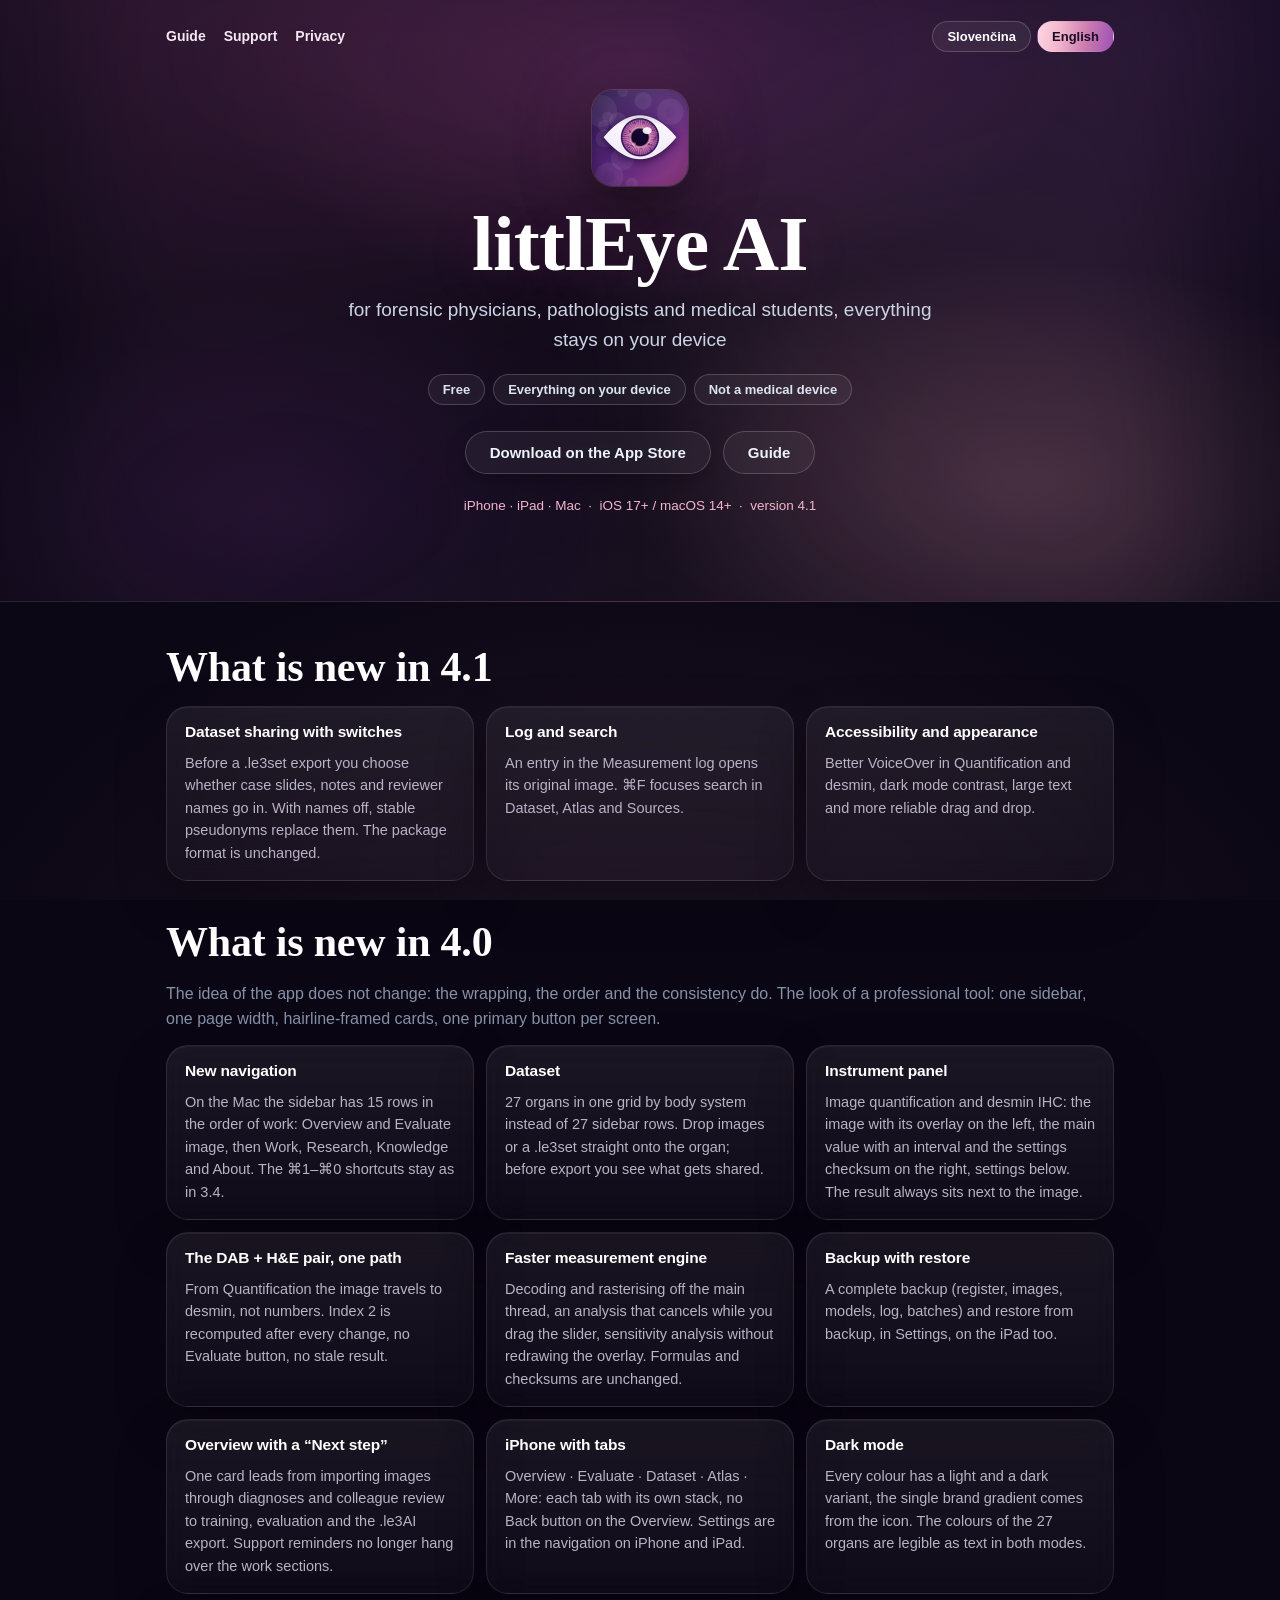
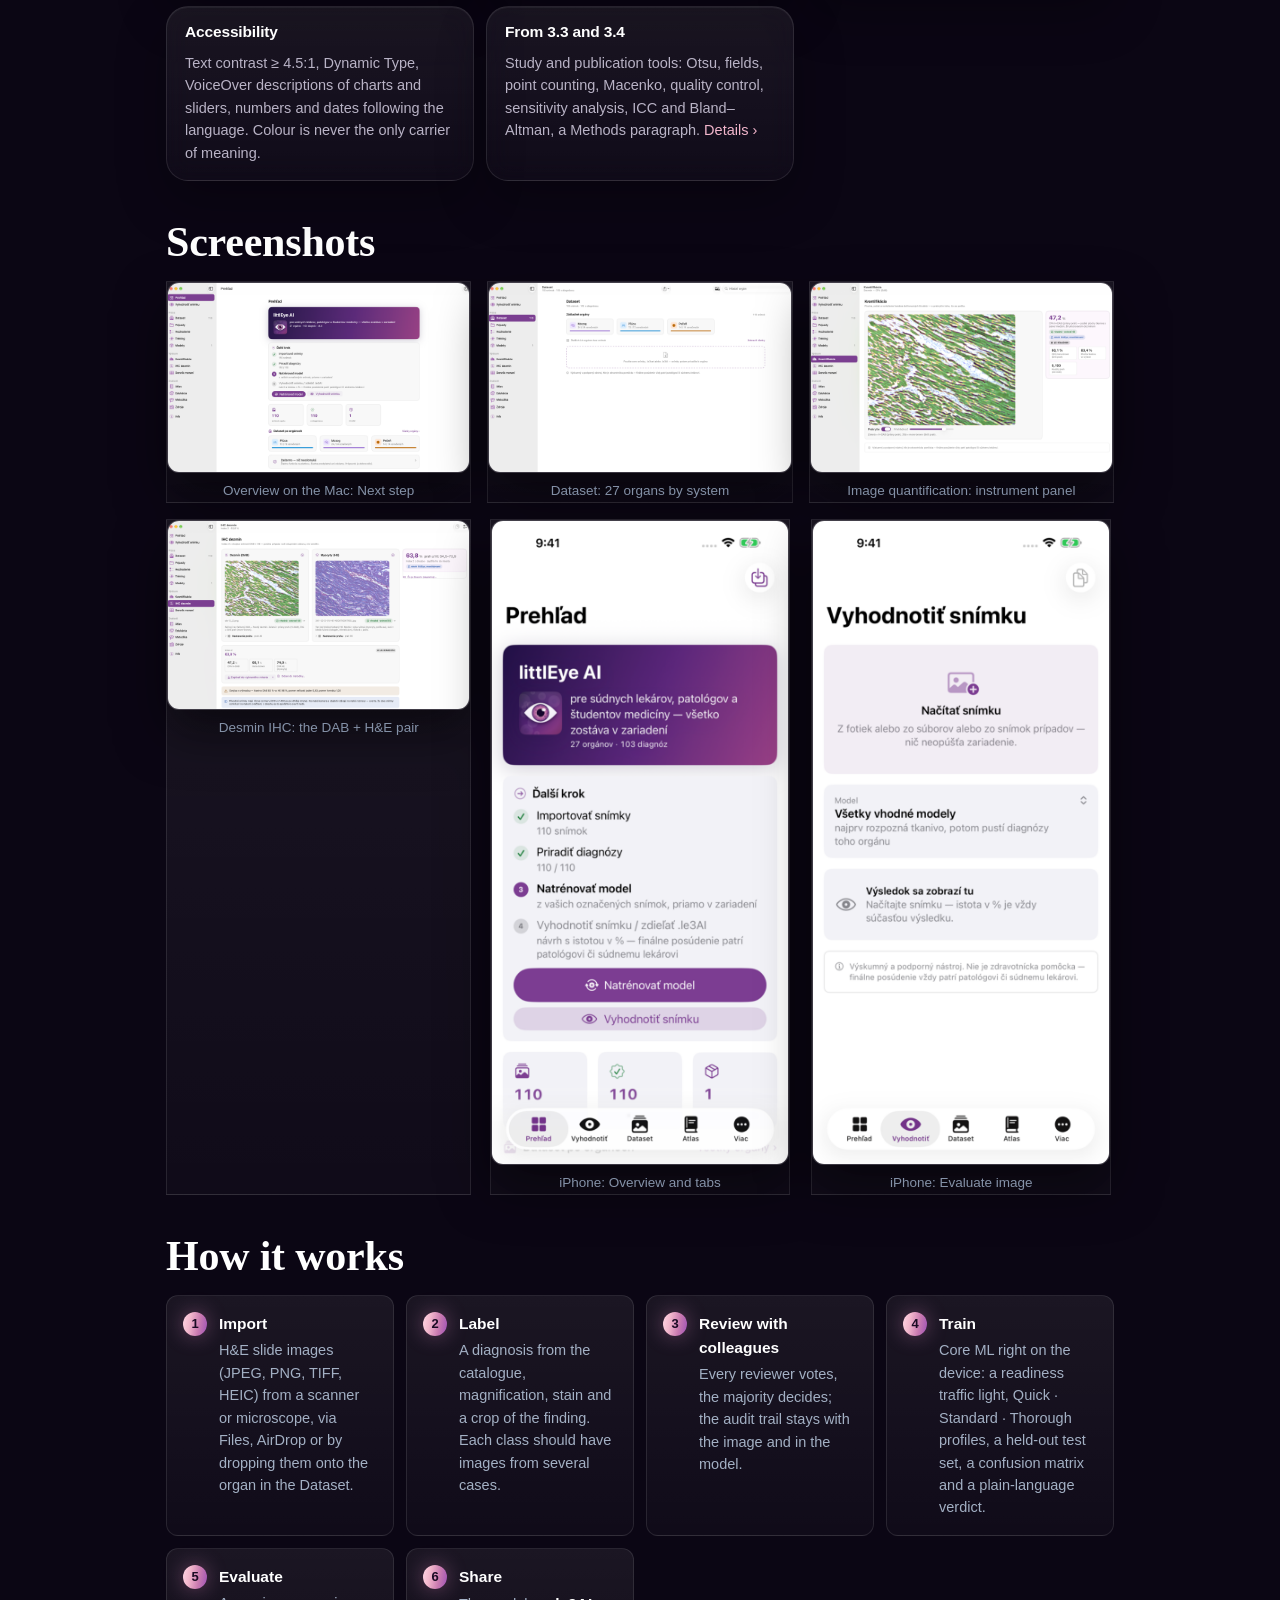
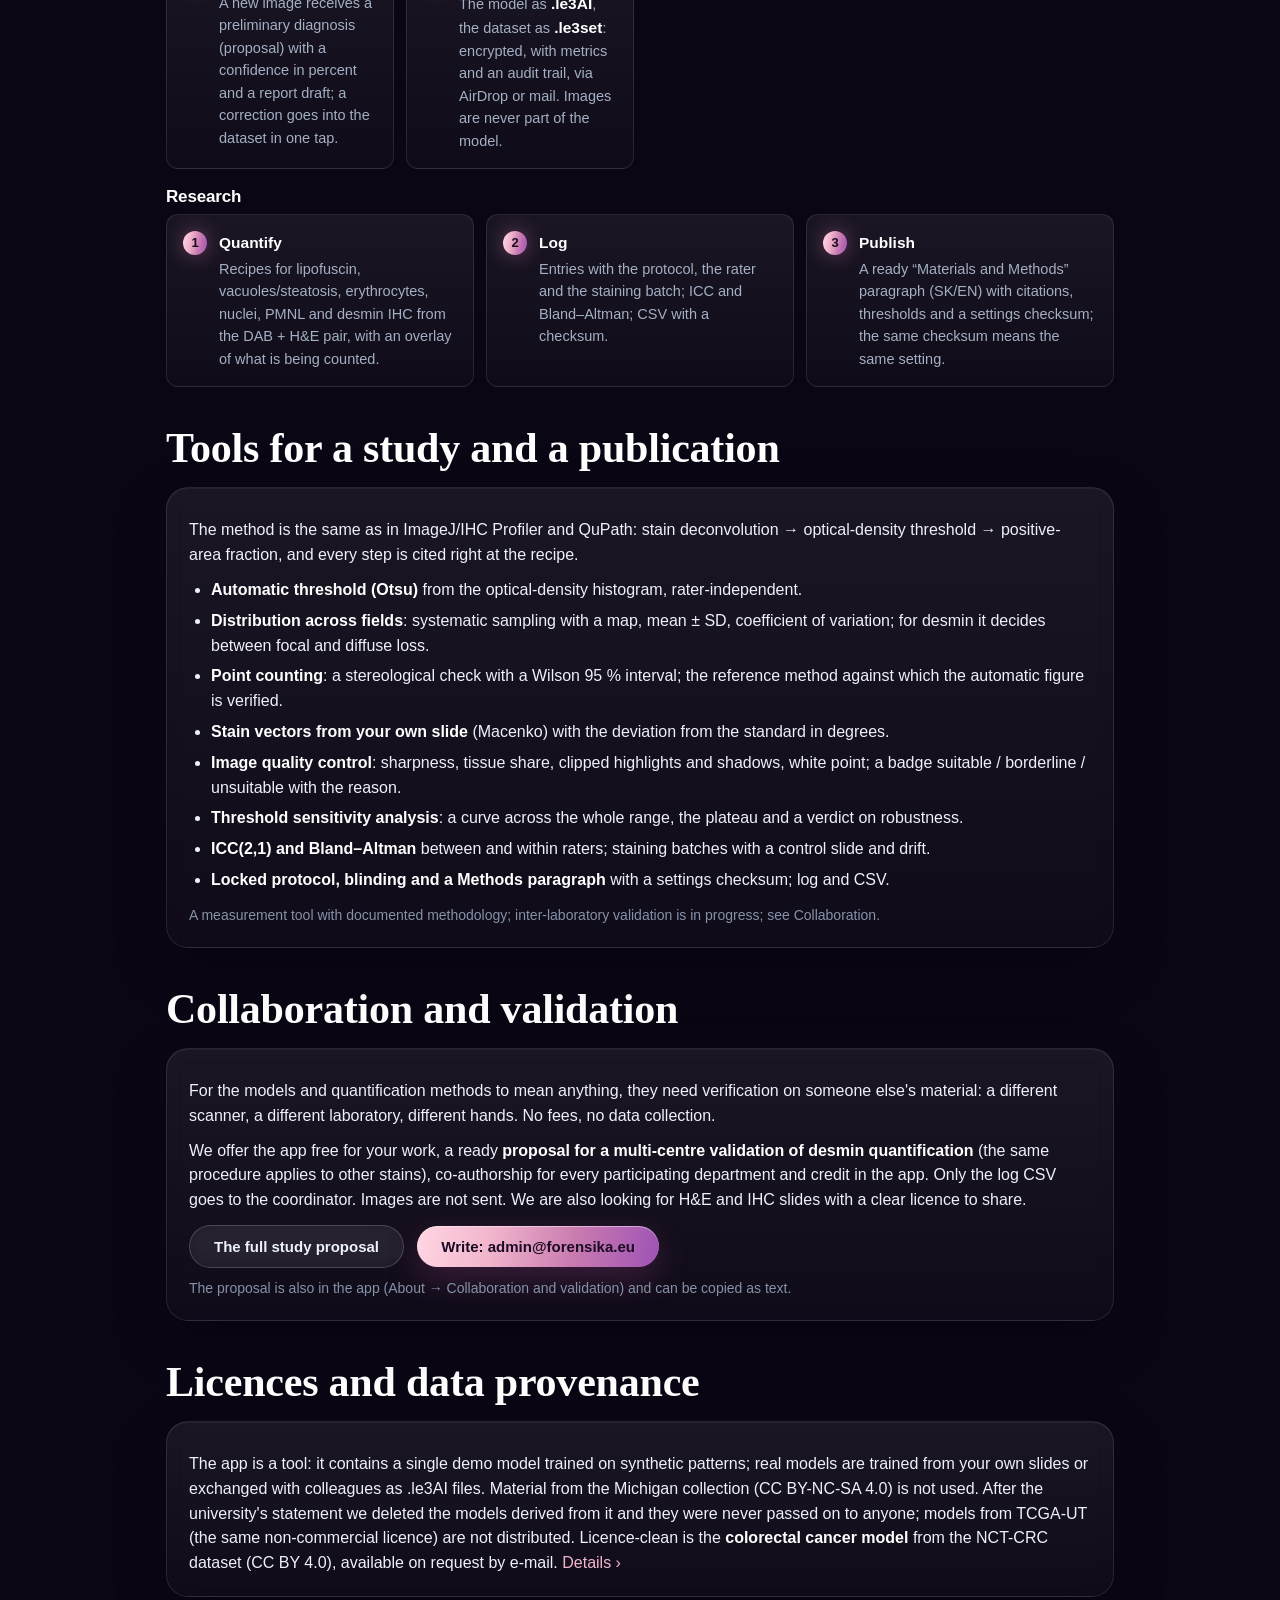
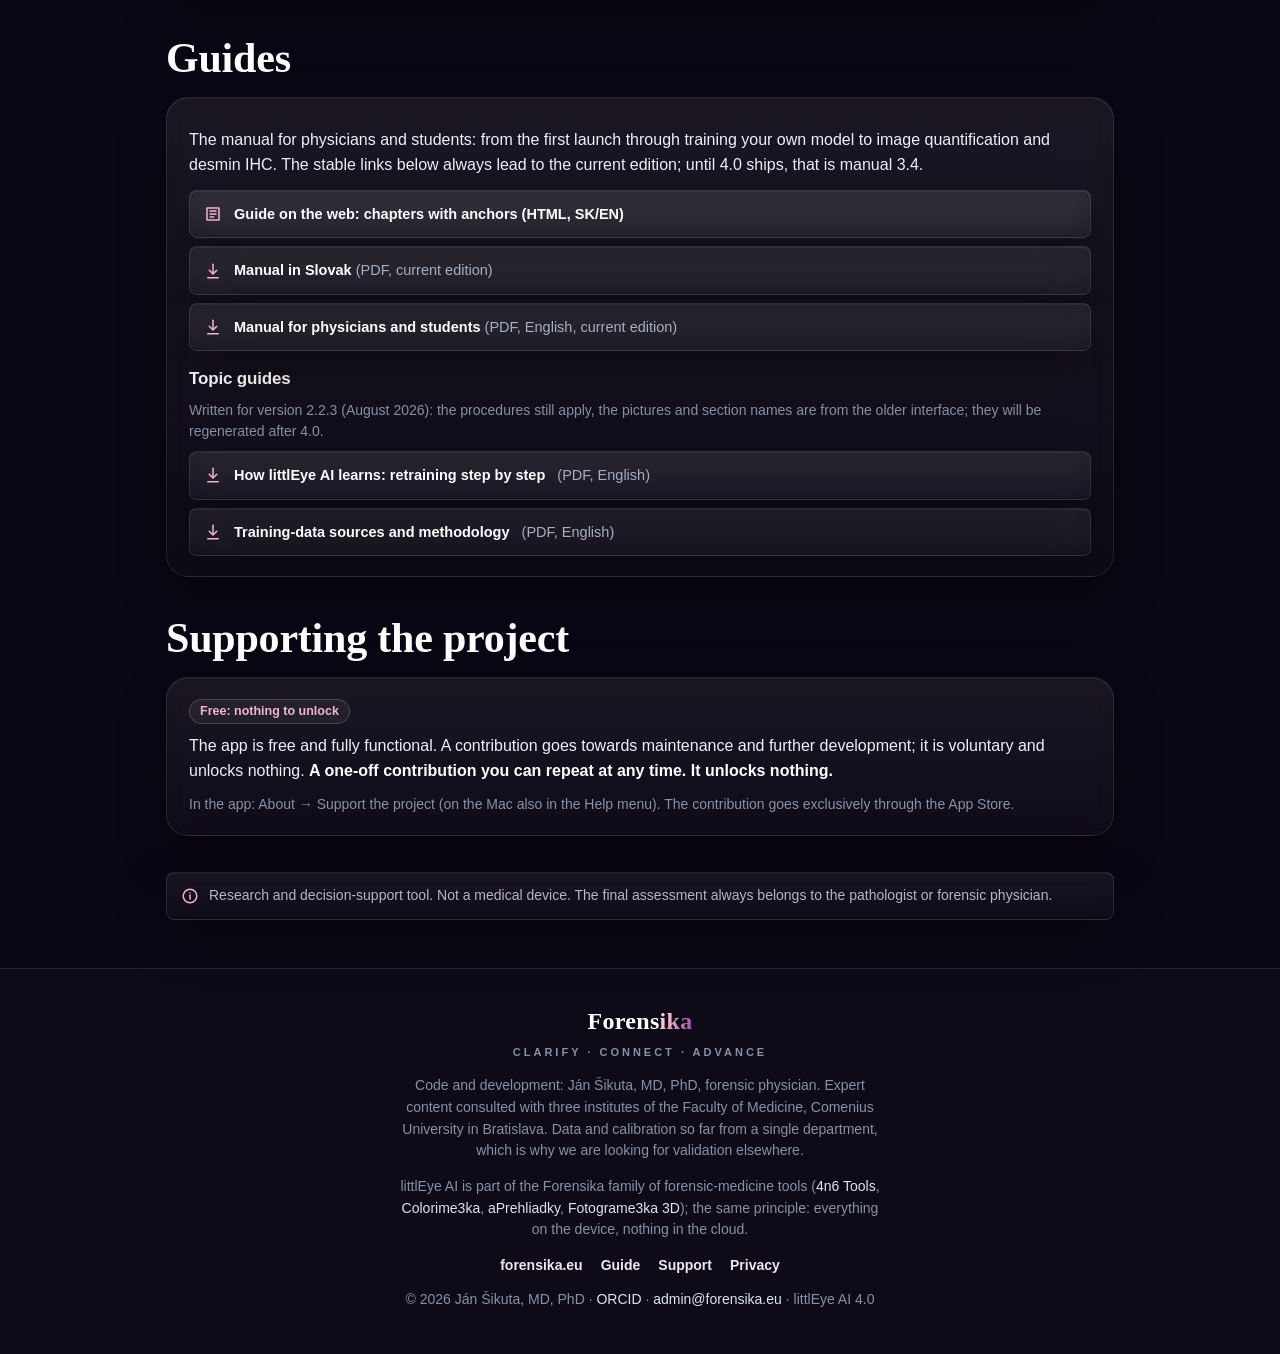
==== index.html @ 0e3a59bb "ORCID autora v hlavičke a pätičke" ====
<!DOCTYPE html>
<html lang="sk" data-lang="sk" data-title-sk="littlEye AI: histológia a AI pre súdnych lekárov, patológov a študentov" data-title-en="littlEye AI: on-device histology AI for forensic physicians, pathologists and students">
<head>
<meta charset="UTF-8">
<meta name="viewport" content="width=device-width, initial-scale=1.0">
<title>littlEye AI: histológia a AI pre súdnych lekárov, patológov a študentov</title>
<meta name="description" content="littlEye AI: tréning a vyhodnocovanie AI modelov z histologických preparátov priamo v iPhone, iPade a Macu, pre súdnych lekárov, patológov a študentov medicíny. Zadarmo, všetko v zariadení, nie je zdravotnícka pomôcka.">
<meta name="theme-color" content="#261747">
<link rel="canonical" href="https://dzanino.github.io/littlEyeAI/">
<link rel="alternate" hreflang="x-default" href="https://dzanino.github.io/littlEyeAI/">
<link rel="alternate" hreflang="sk" href="https://dzanino.github.io/littlEyeAI/?lang=sk">
<link rel="alternate" hreflang="en" href="https://dzanino.github.io/littlEyeAI/?lang=en">
<meta property="og:type" content="website">
<meta property="og:site_name" content="littlEye AI">
<meta property="og:url" content="https://dzanino.github.io/littlEyeAI/">
<meta property="og:title" content="littlEye AI: on-device histology AI">
<meta property="og:description" content="Pre súdnych lekárov, patológov a študentov medicíny, všetko zostáva v zariadení. Zadarmo. · For forensic physicians, pathologists and medical students, everything stays on your device. Free.">
<meta property="og:image" content="https://dzanino.github.io/littlEyeAI/assets/og.png">
<meta property="og:image:width" content="1200">
<meta property="og:image:height" content="630">
<meta property="og:locale" content="sk_SK">
<meta property="og:locale:alternate" content="en_GB">
<meta name="twitter:card" content="summary_large_image">
<link rel="icon" href="assets/favicon.ico" sizes="any">
<link rel="icon" type="image/png" sizes="32x32" href="assets/favicon-32.png">
<link rel="icon" type="image/png" sizes="192x192" href="assets/icon-192.png">
<link rel="apple-touch-icon" sizes="180x180" href="assets/apple-touch-icon.png">
<link rel="stylesheet" href="assets/site.css">
<script>/* jazyk pred prvým vykreslením (bez záblesku SK); plnú logiku a tlačidlá rieši lang.js */
(function(){try{var h=document.documentElement,q=(location.search.match(/[?&]lang=(sk|en)\b/)||[])[1],s=localStorage.getItem('littleye-lang'),l=q||s||((navigator.language||'en').toLowerCase().indexOf('sk')===0?'sk':'en');h.setAttribute('data-lang',l);h.setAttribute('lang',l);}catch(e){}})();</script>
<link rel="stylesheet" href="glam.css?v=20261017">
<link rel="me" href="https://orcid.org/0000-0002-4690-0317">
</head>
<body>
<a class="skip" href="#obsah"><span class="sk">Preskočiť na obsah</span><span class="en">Skip to content</span></a>
<svg width="0" height="0" class="sprite" aria-hidden="true">
  <symbol id="i-pdf" viewBox="0 0 24 24"><path d="M12 3v12"/><path d="m7 11 5 5 5-5"/><path d="M5 21h14"/></symbol>
  <symbol id="i-html" viewBox="0 0 24 24"><path d="M4 4h16v16H4z"/><path d="M8 12h8"/><path d="M8 8h8"/><path d="M8 16h5"/></symbol>
  <symbol id="i-info" viewBox="0 0 24 24"><circle cx="12" cy="12" r="9"/><path d="M12 11v5"/><path d="M12 8h.01"/></symbol>
</svg>

<header class="hero">
  <div class="wrap siroky">
    <div class="topbar">
      <nav class="hnav" aria-label="Stránky">
        <a href="navod/"><span class="sk">Návod</span><span class="en">Guide</span></a>
        <a href="support.html"><span class="sk">Podpora</span><span class="en">Support</span></a>
        <a href="privacy.html"><span class="sk">Súkromie</span><span class="en">Privacy</span></a>
      </nav>
      <div class="langbar" role="group" aria-label="Language">
        <button type="button" data-set="sk" aria-pressed="true">Slovenčina</button>
        <button type="button" data-set="en" aria-pressed="false">English</button>
      </div>
    </div>
    <div class="hero-telo">
      <img class="logo" src="assets/icon-192.png" width="96" height="96" alt="">
      <h1>littlEye AI</h1>
      <p class="lede sk">pre súdnych lekárov, patológov a študentov medicíny, všetko zostáva v zariadení</p>
      <p class="lede en">for forensic physicians, pathologists and medical students, everything stays on your device</p>
      <ul class="odznaky" aria-label="Zásady">
        <li><span class="sk">Zadarmo</span><span class="en">Free</span></li>
        <li><span class="sk">Všetko v zariadení</span><span class="en">Everything on your device</span></li>
        <li><span class="sk">Nie je zdravotnícka pomôcka</span><span class="en">Not a medical device</span></li>
      </ul>
      <div class="btns">
        <a class="btn btn-biele sk" href="https://apps.apple.com/sk/app/id6799417580">Stiahnuť z App Store</a>
        <a class="btn btn-biele en" href="https://apps.apple.com/app/id6799417580">Download on the App Store</a>
        <a class="btn btn-ghost" href="navod/"><span class="sk">Návod</span><span class="en">Guide</span></a>
      </div>
      <p class="meta"><span class="sk">iPhone · iPad · Mac &nbsp;·&nbsp; iOS 17+ / macOS 14+ &nbsp;·&nbsp; verzia 4.1</span><span class="en">iPhone · iPad · Mac &nbsp;·&nbsp; iOS 17+ / macOS 14+ &nbsp;·&nbsp; version 4.1</span></p>
    </div>
  </div>
</header>

<main id="obsah">
  <div class="wrap siroky">

    <section id="nove41">
      <h2 class="sk">Čo je nové v 4.1</h2>
      <h2 class="en">What is new in 4.1</h2>
      <div class="mriezka">
        <div class="karta">
          <h3 class="sk">Zdieľanie datasetu s prepínačmi</h3><h3 class="en">Dataset sharing with switches</h3>
          <p class="sk">Pred exportom .le3set zvolíte, či pôjdu sklíčka prípadov, poznámky a mená hodnotiteľov. Vypnuté mená nahradia stále pseudonymy. Formát balíka sa nemení.</p>
          <p class="en">Before a .le3set export you choose whether case slides, notes and reviewer names go in. With names off, stable pseudonyms replace them. The package format is unchanged.</p>
        </div>
        <div class="karta">
          <h3 class="sk">Denník a vyhľadávanie</h3><h3 class="en">Log and search</h3>
          <p class="sk">Zápis v Denníku meraní otvorí pôvodnú snímku. ⌘F zaostrí hľadanie v Datasete, Atlase a Zdrojoch.</p>
          <p class="en">An entry in the Measurement log opens its original image. ⌘F focuses search in Dataset, Atlas and Sources.</p>
        </div>
        <div class="karta">
          <h3 class="sk">Prístupnosť a vzhľad</h3><h3 class="en">Accessibility and appearance</h3>
          <p class="sk">Lepší VoiceOver v Kvantifikácii a dezmíne, kontrast v tmavom režime, veľké písmo a spoľahlivejšie pretiahnutie súborov.</p>
          <p class="en">Better VoiceOver in Quantification and desmin, dark mode contrast, large text and more reliable drag and drop.</p>
        </div>
      </div>
    </section>

    <section id="nove">
      <h2 class="sk">Čo je nové v 4.0</h2>
      <h2 class="en">What is new in 4.0</h2>
      <p class="muted sk mb-14">Myšlienka appky sa nemení: mení sa obal, poradie a jednotnosť. Vzhľad profesionálneho nástroja: jeden bočný panel, jedna šírka stránky, karty s vláskovým rámom, jedno primárne tlačidlo na obrazovku.</p>
      <p class="muted en mb-14">The idea of the app does not change: the wrapping, the order and the consistency do. The look of a professional tool: one sidebar, one page width, hairline-framed cards, one primary button per screen.</p>
      <div class="mriezka">
        <div class="karta">
          <h3 class="sk">Nová navigácia</h3><h3 class="en">New navigation</h3>
          <p class="sk">Bočný panel má na Macu 15 riadkov v poradí práce: Prehľad a Vyhodnotiť snímku, potom Práca, Výskum, Znalosti a Info. Skratky ⌘1–⌘0 ostávajú ako v 3.4.</p>
          <p class="en">On the Mac the sidebar has 15 rows in the order of work: Overview and Evaluate image, then Work, Research, Knowledge and About. The ⌘1–⌘0 shortcuts stay as in 3.4.</p>
        </div>
        <div class="karta">
          <h3>Dataset</h3>
          <p class="sk">27 orgánov v jednej mriežke po sústavách namiesto 27 riadkov panela. Snímky aj .le3set pustíte priamo do orgánu; pred exportom vidíte, čo sa zdieľa.</p>
          <p class="en">27 organs in one grid by body system instead of 27 sidebar rows. Drop images or a .le3set straight onto the organ; before export you see what gets shared.</p>
        </div>
        <div class="karta">
          <h3 class="sk">Prístrojový panel</h3><h3 class="en">Instrument panel</h3>
          <p class="sk">Kvantifikácia obrazu a IHC dezmín: snímka s prekrytím vľavo, hlavná hodnota s intervalom a kontrolným súčtom vpravo, nastavenie až pod tým. Výsledok je vždy pri snímke.</p>
          <p class="en">Image quantification and desmin IHC: the image with its overlay on the left, the main value with an interval and the settings checksum on the right, settings below. The result always sits next to the image.</p>
        </div>
        <div class="karta">
          <h3 class="sk">Dvojica DAB + HE jedinou cestou</h3><h3 class="en">The DAB + H&amp;E pair, one path</h3>
          <p class="sk">Z Kvantifikácie vedie do dezmínu snímka, nie čísla. Index 2 sa prepočíta hneď po každej zmene, bez tlačidla Vyhodnotiť a bez zastaraného výsledku.</p>
          <p class="en">From Quantification the image travels to desmin, not numbers. Index 2 is recomputed after every change, no Evaluate button, no stale result.</p>
        </div>
        <div class="karta">
          <h3 class="sk">Rýchlejší merací motor</h3><h3 class="en">Faster measurement engine</h3>
          <p class="sk">Dekódovanie a raster mimo hlavného vlákna, analýza zrušiteľná pri ťahaní posuvníka, analýza citlivosti bez opakovaného kreslenia prekrytia. Vzorce a kontrolné súčty sa nemenia.</p>
          <p class="en">Decoding and rasterising off the main thread, an analysis that cancels while you drag the slider, sensitivity analysis without redrawing the overlay. Formulas and checksums are unchanged.</p>
        </div>
        <div class="karta">
          <h3 class="sk">Záloha s obnovou</h3><h3 class="en">Backup with restore</h3>
          <p class="sk">Úplná záloha (register, snímky, modely, denník, šarže) a obnova zo zálohy, v Nastaveniach, aj na iPade.</p>
          <p class="en">A complete backup (register, images, models, log, batches) and restore from backup, in Settings, on the iPad too.</p>
        </div>
        <div class="karta">
          <h3 class="sk">Prehľad s „Ďalším krokom“</h3><h3 class="en">Overview with a “Next step”</h3>
          <p class="sk">Jedna karta vedie od importu snímok cez diagnózy a hodnotenie kolegami k tréningu, vyhodnoteniu a exportu .le3AI. Prosby o podporu už nevisia nad pracovnými sekciami.</p>
          <p class="en">One card leads from importing images through diagnoses and colleague review to training, evaluation and the .le3AI export. Support reminders no longer hang over the work sections.</p>
        </div>
        <div class="karta">
          <h3 class="sk">iPhone so záložkami</h3><h3 class="en">iPhone with tabs</h3>
          <p class="sk">Prehľad · Vyhodnotiť · Dataset · Atlas · Viac: každá záložka s vlastným zásobníkom, bez tlačidla Späť na Prehľade. Nastavenia sú na iPhone a iPade v navigácii.</p>
          <p class="en">Overview · Evaluate · Dataset · Atlas · More: each tab with its own stack, no Back button on the Overview. Settings are in the navigation on iPhone and iPad.</p>
        </div>
        <div class="karta">
          <h3 class="sk">Tmavý režim</h3><h3 class="en">Dark mode</h3>
          <p class="sk">Každá farba má svetlý aj tmavý variant, jediný značkový gradient pochádza z ikony. Farby 27 orgánov sú čitateľné ako text v oboch režimoch.</p>
          <p class="en">Every colour has a light and a dark variant, the single brand gradient comes from the icon. The colours of the 27 organs are legible as text in both modes.</p>
        </div>
        <div class="karta">
          <h3 class="sk">Prístupnosť</h3><h3 class="en">Accessibility</h3>
          <p class="sk">Kontrast textu ≥ 4,5:1, Dynamic Type, VoiceOver popisy grafov a posuvníkov, čísla a dátumy podľa jazyka. Farba nikdy nie je jediný nositeľ významu.</p>
          <p class="en">Text contrast ≥ 4.5:1, Dynamic Type, VoiceOver descriptions of charts and sliders, numbers and dates following the language. Colour is never the only carrier of meaning.</p>
        </div>
        <div class="karta">
          <h3 class="sk">Z verzií 3.3 a 3.4</h3><h3 class="en">From 3.3 and 3.4</h3>
          <p class="sk">Nástroje pre štúdiu a publikáciu: Otsu, polia, bodové sčítanie, Macenko, kontrola kvality, analýza citlivosti, ICC a Bland–Altman, odsek do metodiky. <a href="#nastroje">Podrobnosti ›</a></p>
          <p class="en">Study and publication tools: Otsu, fields, point counting, Macenko, quality control, sensitivity analysis, ICC and Bland–Altman, a Methods paragraph. <a href="#nastroje">Details ›</a></p>
        </div>
      </div>
    </section>

    <section id="snimky">
      <h2 class="sk">Snímky</h2>
      <h2 class="en">Screenshots</h2>
      <div class="galeria">
        <figure class="mac"><img src="assets/screens/mac_prehlad.png" loading="lazy" onerror="fzSkry(this)" alt="Prehľad na Macu: karta Ďalší krok, tri štatistiky a dataset po orgánoch"><figcaption><span class="sk">Prehľad na Macu: Ďalší krok</span><span class="en">Overview on the Mac: Next step</span></figcaption></figure>
        <figure class="mac"><img src="assets/screens/mac_dataset.png" loading="lazy" onerror="fzSkry(this)" alt="Dataset na Macu: mriežka 27 orgánov po sústavách s počtom označených snímok"><figcaption><span class="sk">Dataset: 27 orgánov po sústavách</span><span class="en">Dataset: 27 organs by system</span></figcaption></figure>
        <figure class="mac"><img src="assets/screens/mac_kvantifikacia.png" loading="lazy" onerror="fzSkry(this)" alt="Kvantifikácia obrazu na Macu: snímka s prekrytím vľavo, výsledok s intervalom vpravo"><figcaption><span class="sk">Kvantifikácia obrazu: prístrojový panel</span><span class="en">Image quantification: instrument panel</span></figcaption></figure>
        <figure class="mac"><img src="assets/screens/mac_dezmin.png" loading="lazy" onerror="fzSkry(this)" alt="IHC dezmín na Macu: dvojica snímok DAB a HE a Index 2"><figcaption><span class="sk">IHC dezmín: dvojica DAB + HE</span><span class="en">Desmin IHC: the DAB + H&amp;E pair</span></figcaption></figure>
        <figure class="ios"><img src="assets/screens/ios_prehlad.png" loading="lazy" onerror="fzSkry(this)" alt="Prehľad na iPhone so záložkami Prehľad, Vyhodnotiť, Dataset, Atlas a Viac"><figcaption><span class="sk">iPhone: Prehľad a záložky</span><span class="en">iPhone: Overview and tabs</span></figcaption></figure>
        <figure class="ios"><img src="assets/screens/ios_vyhodnotenie.png" loading="lazy" onerror="fzSkry(this)" alt="Vyhodnotenie snímky na iPhone s prvotnou diagnózou (návrh) a istotou v percentách"><figcaption><span class="sk">iPhone: Vyhodnotiť snímku</span><span class="en">iPhone: Evaluate image</span></figcaption></figure>
      </div>
      <script>
        /* Snímky 4.0 vznikajú až po dokončení appky, chýbajúci súbor skryje figúru; bez jedinej snímky sa skryje celá sekcia. */
        function fzSkry(img){var f=img.closest('figure');if(!f)return;f.hidden=true;var g=f.parentNode;if(!g.querySelector('figure:not([hidden])')){var s=g.closest('section');if(s)s.hidden=true;}}
      </script>
    </section>

    <section id="ako">
      <h2 class="sk">Ako to funguje</h2>
      <h2 class="en">How it works</h2>
      <ol class="kroky">
        <li><b class="sk">Importovať</b><b class="en">Import</b><span class="sk">Snímky HE preparátov (JPEG, PNG, TIFF, HEIC) zo skenera alebo mikroskopu, cez Súbory, AirDrop alebo pretiahnutím do orgánu v Datasete.</span><span class="en">H&amp;E slide images (JPEG, PNG, TIFF, HEIC) from a scanner or microscope, via Files, AirDrop or by dropping them onto the organ in the Dataset.</span></li>
        <li><b class="sk">Označiť</b><b class="en">Label</b><span class="sk">Diagnóza z katalógu, zväčšenie, farbenie a výrez miesta nálezu. Každá trieda má mať snímky z viacerých prípadov.</span><span class="en">A diagnosis from the catalogue, magnification, stain and a crop of the finding. Each class should have images from several cases.</span></li>
        <li><b class="sk">Hodnotiť s kolegami</b><b class="en">Review with colleagues</b><span class="sk">Každý hodnotiteľ hlasuje, väčšina rozhoduje; audit trail ostáva pri snímke aj v modeli.</span><span class="en">Every reviewer votes, the majority decides; the audit trail stays with the image and in the model.</span></li>
        <li><b class="sk">Trénovať</b><b class="en">Train</b><span class="sk">Core ML priamo v zariadení: semafor pripravenosti, profily Rýchly · Štandard · Dôkladný, test na nezávislej množine, konfúzna matica a veta o kvalite.</span><span class="en">Core ML right on the device: a readiness traffic light, Quick · Standard · Thorough profiles, a held-out test set, a confusion matrix and a plain-language verdict.</span></li>
        <li><b class="sk">Vyhodnotiť</b><b class="en">Evaluate</b><span class="sk">Nová snímka dostane <b class="inl">Prvotnú diagnózu (návrh)</b> s istotou v percentách a návrh textu nálezu; opravu pridáte do datasetu jedným ťuknutím.</span><span class="en">A new image receives a preliminary diagnosis (proposal) with a confidence in percent and a report draft; a correction goes into the dataset in one tap.</span></li>
        <li><b class="sk">Zdieľať</b><b class="en">Share</b><span class="sk">Model ako <b class="inl">.le3AI</b>, dataset ako <b class="inl">.le3set</b>: šifrované, s metrikami a audit trailom, AirDropom či mailom. Snímky nie sú súčasťou modelu.</span><span class="en">The model as <b class="inl">.le3AI</b>, the dataset as <b class="inl">.le3set</b>: encrypted, with metrics and an audit trail, via AirDrop or mail. Images are never part of the model.</span></li>
      </ol>
      <h3 class="sk mt-18">Výskum</h3><h3 class="en mt-18">Research</h3>
      <ol class="kroky vyskum">
        <li><b class="sk">Kvantifikovať</b><b class="en">Quantify</b><span class="sk">Recepty lipofuscín, vakuoly/steatóza, erytrocyty, jadrá, PMNL a IHC dezmín z dvojice DAB + HE, s prekrytím toho, čo sa počíta.</span><span class="en">Recipes for lipofuscin, vacuoles/steatosis, erythrocytes, nuclei, PMNL and desmin IHC from the DAB + H&amp;E pair, with an overlay of what is being counted.</span></li>
        <li><b class="sk">Denník</b><b class="en">Log</b><span class="sk">Zápisy s protokolom, hodnotiteľom a šaržou farbenia; ICC a Bland–Altman; CSV s kontrolným súčtom.</span><span class="en">Entries with the protocol, the rater and the staining batch; ICC and Bland–Altman; CSV with a checksum.</span></li>
        <li><b class="sk">Publikovať</b><b class="en">Publish</b><span class="sk">Hotový odsek „Materiál a metodika“ (SK/EN) s citáciami, prahmi a kontrolným súčtom nastavenia; rovnaký súčet znamená rovnaké nastavenie.</span><span class="en">A ready “Materials and Methods” paragraph (SK/EN) with citations, thresholds and a settings checksum; the same checksum means the same setting.</span></li>
      </ol>
    </section>

    <section id="nastroje">
      <h2 class="sk">Nástroje pre štúdiu a publikáciu</h2>
      <h2 class="en">Tools for a study and a publication</h2>
      <div class="karta">
        <p class="sk">Metóda je rovnaká ako v ImageJ/IHC Profiler a QuPath: dekonvolúcia farbív → prah optickej hustoty → podiel pozitívnej plochy, a každý krok má citovaný zdroj priamo pri recepte.</p>
        <p class="en">The method is the same as in ImageJ/IHC Profiler and QuPath: stain deconvolution → optical-density threshold → positive-area fraction, and every step is cited right at the recipe.</p>
        <ul class="mt-10">
          <li class="sk"><b>Automatický prah (Otsu)</b> z histogramu optickej hustoty, nezávislý od hodnotiteľa.</li>
          <li class="en"><b>Automatic threshold (Otsu)</b> from the optical-density histogram, rater-independent.</li>
          <li class="sk"><b>Rozloženie po poliach</b>: systematické vzorkovanie s mapou, priemer ± SD, variačný koeficient; pri dezmíne rozhodne medzi ložiskovým a difúznym výpadkom.</li>
          <li class="en"><b>Distribution across fields</b>: systematic sampling with a map, mean ± SD, coefficient of variation; for desmin it decides between focal and diffuse loss.</li>
          <li class="sk"><b>Bodové sčítanie</b>: stereologická kontrola s Wilsonovým 95 % intervalom; referenčná metóda, voči ktorej sa automatické číslo overuje.</li>
          <li class="en"><b>Point counting</b>: a stereological check with a Wilson 95 % interval; the reference method against which the automatic figure is verified.</li>
          <li class="sk"><b>Vektory farbív z vlastného preparátu</b> (Macenko) s odchýlkou od štandardu v stupňoch.</li>
          <li class="en"><b>Stain vectors from your own slide</b> (Macenko) with the deviation from the standard in degrees.</li>
          <li class="sk"><b>Kontrola kvality snímky</b>: ostrosť, podiel tkaniva, orezané svetlá a tiene, biely bod; odznak vhodná / hraničná / nevhodná s dôvodom.</li>
          <li class="en"><b>Image quality control</b>: sharpness, tissue share, clipped highlights and shadows, white point; a badge suitable / borderline / unsuitable with the reason.</li>
          <li class="sk"><b>Analýza citlivosti na prah</b>: krivka cez celý rozsah, plató a verdikt o robustnosti.</li>
          <li class="en"><b>Threshold sensitivity analysis</b>: a curve across the whole range, the plateau and a verdict on robustness.</li>
          <li class="sk"><b>ICC(2,1) a Bland–Altman</b> medzi hodnotiteľmi aj vnútri hodnotiteľa; šarže farbenia s kontrolným sklíčkom a driftom.</li>
          <li class="en"><b>ICC(2,1) and Bland–Altman</b> between and within raters; staining batches with a control slide and drift.</li>
          <li class="sk"><b>Uzamknutý protokol, zaslepenie a odsek do metodiky</b> s kontrolným súčtom nastavenia; denník a CSV.</li>
          <li class="en"><b>Locked protocol, blinding and a Methods paragraph</b> with a settings checksum; log and CSV.</li>
        </ul>
        <p class="muted mala sk mt-12">Merací nástroj s dokumentovanou metodikou; medzipracovisková validácia prebieha; pozri Spolupráca.</p>
        <p class="muted mala en mt-12">A measurement tool with documented methodology; inter-laboratory validation is in progress; see Collaboration.</p>
      </div>
    </section>

    <section id="spolupraca">
      <h2 class="sk">Spolupráca a validácia</h2>
      <h2 class="en">Collaboration and validation</h2>
      <div class="karta">
        <p class="sk">Aby modely a kvantifikačné metódy niečo znamenali, potrebujú overenie na cudzom materiáli: inom skeneri, inom laboratóriu, iných rukách. Žiadne poplatky, žiadny zber dát.</p>
        <p class="en">For the models and quantification methods to mean anything, they need verification on someone else's material: a different scanner, a different laboratory, different hands. No fees, no data collection.</p>
        <p class="sk">Ponúkame aplikáciu zadarmo na prácu, hotový <b>návrh multicentrickej validácie kvantifikácie dezmínu</b> (rovnaký postup platí pre iné farbenia), spoluautorstvo pre každé zapojené pracovisko a poďakovanie v aplikácii. Koordinátorovi ide len CSV z denníka. Snímky sa neposielajú. Hľadáme aj HE a IHC preparáty s jasnou licenciou na zdieľanie.</p>
        <p class="en">We offer the app free for your work, a ready <b>proposal for a multi-centre validation of desmin quantification</b> (the same procedure applies to other stains), co-authorship for every participating department and credit in the app. Only the log CSV goes to the coordinator. Images are not sent. We are also looking for H&amp;E and IHC slides with a clear licence to share.</p>
        <p class="mt-12"><a class="btn btn-sek" href="support.html#spolupraca"><span class="sk">Celý návrh štúdie</span><span class="en">The full study proposal</span></a> &nbsp; <a class="btn btn-akcent sk" href="mailto:admin@forensika.eu?subject=littlEye%20AI%20%E2%80%94%20valida%C4%8Dn%C3%A1%20%C5%A1t%C3%BAdia">Napísať: admin@forensika.eu</a><a class="btn btn-akcent en" href="mailto:admin@forensika.eu?subject=littlEye%20AI%20%E2%80%94%20validation%20study">Write: admin@forensika.eu</a></p>
        <p class="muted mala sk mt-10">Návrh je aj v aplikácii (Info → Spolupráca a validácia) a dá sa skopírovať ako text.</p>
        <p class="muted mala en mt-10">The proposal is also in the app (About → Collaboration and validation) and can be copied as text.</p>
      </div>
    </section>

    <section id="data">
      <h2 class="sk">Licencie a pôvod dát</h2>
      <h2 class="en">Licences and data provenance</h2>
      <div class="karta">
        <p class="sk">Aplikácia je nástroj: obsahuje jediný ukážkový model natrénovaný na syntetických vzoroch; skutočné modely si natrénujete z vlastných preparátov alebo si ich vymeníte s kolegami ako súbory .le3AI. Materiál z michiganskej zbierky (CC BY-NC-SA 4.0) sa nepoužíva. Modely z neho sme po stanovisku univerzity zmazali a nikdy neboli nikomu odovzdané; modely z TCGA-UT (rovnaká nekomerčná licencia) nešírime. Licenčne čistý je <b>model kolorektálneho karcinómu</b> z datasetu NCT-CRC (CC BY 4.0), na vyžiadanie e-mailom. <a href="privacy.html#data">Podrobnosti ›</a></p>
        <p class="en">The app is a tool: it contains a single demo model trained on synthetic patterns; real models are trained from your own slides or exchanged with colleagues as .le3AI files. Material from the Michigan collection (CC BY-NC-SA 4.0) is not used. After the university's statement we deleted the models derived from it and they were never passed on to anyone; models from TCGA-UT (the same non-commercial licence) are not distributed. Licence-clean is the <b>colorectal cancer model</b> from the NCT-CRC dataset (CC BY 4.0), available on request by e-mail. <a href="privacy.html#data">Details ›</a></p>
      </div>
    </section>

    <section id="navody">
      <h2 class="sk">Návody</h2>
      <h2 class="en">Guides</h2>
      <div class="karta">
        <p class="sk">Manuál pre lekárov a študentov: od prvého spustenia cez tréning vlastného modelu po kvantifikáciu obrazu a IHC dezmín. Stabilné odkazy nižšie vždy vedú na aktuálne vydanie; do vydania 4.0 je pod nimi manuál 3.4.</p>
        <p class="en">The manual for physicians and students: from the first launch through training your own model to image quantification and desmin IHC. The stable links below always lead to the current edition; until 4.0 ships, that is manual 3.4.</p>
        <ul class="docs mt-12">
          <li><a href="navod/"><svg class="ikona" aria-hidden="true"><use href="#i-html"/></svg><span class="sk">Návod na webe: kapitoly s kotvami (HTML, SK/EN)</span><span class="en">Guide on the web: chapters with anchors (HTML, SK/EN)</span></a></li>
          <li><a href="littlEye_AI_manual_SK.pdf"><svg class="ikona" aria-hidden="true"><use href="#i-pdf"/></svg><span class="sk">Manuál pre lekárov a študentov <span class="popis">(PDF, slovensky, aktuálne vydanie)</span></span><span class="en">Manual in Slovak <span class="popis">(PDF, current edition)</span></span></a></li>
          <li><a href="littlEye_AI_manual_EN.pdf"><svg class="ikona" aria-hidden="true"><use href="#i-pdf"/></svg><span class="sk">Manual for physicians and students <span class="popis">(PDF, anglicky, aktuálne vydanie)</span></span><span class="en">Manual for physicians and students <span class="popis">(PDF, English, current edition)</span></span></a></li>
        </ul>
        <h3 class="sk">Tematické prehľady</h3><h3 class="en">Topic guides</h3>
        <p class="muted mala sk">Vznikli pre verziu 2.2.3 (august 2026): postupy platia, obrázky a názvy sekcií sú zo staršieho rozhrania; po vydaní 4.0 sa pregenerujú.</p>
        <p class="muted mala en">Written for version 2.2.3 (August 2026): the procedures still apply, the pictures and section names are from the older interface; they will be regenerated after 4.0.</p>
        <ul class="docs mt-8">
          <li class="sk"><a href="littlEye_AI_ako_sa_uci.pdf"><svg class="ikona" aria-hidden="true"><use href="#i-pdf"/></svg>Ako sa littlEye AI učí: dotrénovanie krok za krokom <span class="popis">(PDF, slovensky)</span></a></li>
          <li class="en"><a href="littlEye_AI_how_it_learns_EN.pdf"><svg class="ikona" aria-hidden="true"><use href="#i-pdf"/></svg>How littlEye AI learns: retraining step by step <span class="popis">(PDF, English)</span></a></li>
          <li class="sk"><a href="littlEye_AI_zdroje_dat.pdf"><svg class="ikona" aria-hidden="true"><use href="#i-pdf"/></svg>Zdroje trénovacích dát a metodika <span class="popis">(PDF, slovensky)</span></a></li>
          <li class="en"><a href="littlEye_AI_data_sources_EN.pdf"><svg class="ikona" aria-hidden="true"><use href="#i-pdf"/></svg>Training-data sources and methodology <span class="popis">(PDF, English)</span></a></li>
        </ul>
      </div>
    </section>

    <section id="podpora">
      <h2 class="sk">Podpora projektu</h2>
      <h2 class="en">Supporting the project</h2>
      <div class="karta">
        <p><span class="stitok uspech sk">Zadarmo: nič neodomyká</span><span class="stitok uspech en">Free: nothing to unlock</span></p>
        <p class="sk mt-10">Aplikácia je zadarmo a plne funkčná. Príspevok ide na údržbu a ďalší vývoj; je nepovinný a nič neodomyká. <b>Jednorazový príspevok, ktorý môžete kedykoľvek zopakovať. Nič neodomyká.</b></p>
        <p class="en mt-10">The app is free and fully functional. A contribution goes towards maintenance and further development; it is voluntary and unlocks nothing. <b>A one-off contribution you can repeat at any time. It unlocks nothing.</b></p>
        <p class="muted mala sk">V aplikácii: Info → Podporiť projekt (na Macu aj menu Pomocník). Príspevok prebieha výlučne cez App Store.</p>
        <p class="muted mala en">In the app: About → Support the project (on the Mac also in the Help menu). The contribution goes exclusively through the App Store.</p>
      </div>
    </section>

    <div class="upozornenie" role="note">
      <svg class="ikona" aria-hidden="true"><use href="#i-info"/></svg>
      <span class="sk">Výskumný a podporný nástroj. Nie je zdravotnícka pomôcka. Finálne posúdenie vždy patrí patológovi či súdnemu lekárovi.</span>
      <span class="en">Research and decision-support tool. Not a medical device. The final assessment always belongs to the pathologist or forensic physician.</span>
    </div>

  </div>
</main>

<footer>
  <div class="wrap">
    <div class="brand">Forens<span class="g">ika</span></div>
    <div class="slogan"><span class="sk">Objasňujeme · Spájame · Posúvame</span><span class="en">Clarify · Connect · Advance</span></div>
    <p class="povod sk">Kód a vývoj: MUDr. Ján Šikuta, PhD., súdny lekár. Odborný obsah konzultovaný s tromi ústavmi LF UK v Bratislave. Dáta a kalibrácia zatiaľ z jedného pracoviska, preto hľadáme validáciu inde.</p>
    <p class="povod en">Code and development: Ján Šikuta, MD, PhD, forensic physician. Expert content consulted with three institutes of the Faculty of Medicine, Comenius University in Bratislava. Data and calibration so far from a single department, which is why we are looking for validation elsewhere.</p>
    <p class="povod mala sk">littlEye AI je súčasťou rodiny nástrojov Forensika pre súdne lekárstvo (<a href="https://apps.apple.com/sk/app/4n6-tools-lite/id6783425913">4n6 Tools</a>, <a href="https://apps.apple.com/sk/app/colorime3ka/id6793206733">Colorime3ka</a>, <a href="https://apps.apple.com/sk/app/aprehliadky/id6808879666">aPrehliadky</a>, <a href="https://apps.apple.com/sk/app/fotograme3ka-3d/id6809335678">Fotograme3ka 3D</a>); rovnaká zásada: všetko v zariadení, nič v cloude.</p>
    <p class="povod mala en">littlEye AI is part of the Forensika family of forensic-medicine tools (<a href="https://apps.apple.com/app/4n6-tools-lite/id6783425913">4n6 Tools</a>, <a href="https://apps.apple.com/app/colorime3ka/id6793206733">Colorime3ka</a>, <a href="https://apps.apple.com/app/aprehliadky/id6808879666">aPrehliadky</a>, <a href="https://apps.apple.com/app/fotograme3ka-3d/id6809335678">Fotograme3ka 3D</a>); the same principle: everything on the device, nothing in the cloud.</p>
    <nav aria-label="Päta">
      <a href="https://forensika.eu/">forensika.eu</a>
      <a href="navod/"><span class="sk">Návod</span><span class="en">Guide</span></a>
      <a href="support.html"><span class="sk">Podpora</span><span class="en">Support</span></a>
      <a href="privacy.html"><span class="sk">Ochrana súkromia</span><span class="en">Privacy</span></a>
    </nav>
    <div class="copy"><span data-fz>©</span> 2026 <span class="sk">MUDr. Ján Šikuta, PhD. · <a href="https://orcid.org/0000-0002-4690-0317" rel="me noopener" target="_blank">ORCID</a></span><span class="en">Ján Šikuta, MD, PhD · <a href="https://orcid.org/0000-0002-4690-0317" rel="me noopener" target="_blank">ORCID</a></span> · <a href="mailto:admin@forensika.eu">admin@forensika.eu</a> · <span class="verzia">littlEye AI 4.0</span></div>
  </div>
</footer>

<script src="lang.js"></script>
<script src="site.js"></script>
</body>
</html>
---- assets/site.css ----
/* littlEye AI — web/assets/site.css
   Jediný zdieľaný štýl pre index.html, support.html, privacy.html, 404.html a navod/.
   Tokeny sú prevzaté 1:1 z docs/audit4/04_navrh_dizajnu_4.0.md §3 (Core/Dizajn.swift):
   Brand (slivka, purpur, orchidea, dúhovka, ruž, perla, akcent, akcentText) a Sem
   (úspech, varovanie, chyba, info, spolupráca, podpora), každý so svetlým aj tmavým variantom.
   Hero gradient slivka → purpur → orchidea je jediný gradient na webe (len hero). */

:root {
  color-scheme: light dark;

  /* Brand — light */
  --slivka: #261747;
  --purpur: #5C2B7A;
  --orchidea: #994285;
  --duhovka: #B85C99;
  --ruz: #ED9EBD;
  --perla: #FDF7FD;
  --perla-text: #261747;
  --akcent: #7B3F91;
  --akcent-text: #5C2B7A;
  --akcent-tint: rgba(123, 63, 145, .10);

  /* Sem — light (text ≥ 4,5:1 na bielej) */
  --uspech: #1E7B3A;
  --varovanie: #8F5400;
  --chyba: #B3261E;
  --info: #2A5DB0;
  --spolupraca: #0F6E6A;
  --podpora: #B0306A;
  --uspech-tint: rgba(30, 123, 58, .12);
  --varovanie-tint: rgba(143, 84, 0, .12);
  --chyba-tint: rgba(179, 38, 30, .12);
  --info-tint: rgba(42, 93, 176, .12);
  --spolupraca-tint: rgba(15, 110, 106, .12);
  --podpora-tint: rgba(176, 48, 106, .12);

  /* Plocha */
  --bg: #F6F4F8;
  --karta: #FFFFFF;
  --karta-vnorena: #F6F4F8;
  --ram: rgba(38, 23, 71, .14);
  --text: #1C1C1E;
  --text-2: #5E5A6B;
  --tien-hero: 0 6px 16px rgba(38, 23, 71, .22);

  --sirka-stlpec: 760px;
  --sirka-siroky: 980px;
  --okraj: 16px;
  --polomer-karta: 12px;
  --polomer-pole: 8px;
  --polomer-hero: 16px;
  --pismo: -apple-system, BlinkMacSystemFont, "SF Pro Text", "Helvetica Neue", "Segoe UI", Roboto, Arial, sans-serif;
}

@media (prefers-color-scheme: dark) {
  :root {
    --slivka: #140B2A;
    --purpur: #3E1D55;
    --orchidea: #6E2F68;
    --duhovka: #C97AB0;
    --ruz: #F2B6CC;
    --perla: #2A1F33;
    --perla-text: #E8DDF0;
    --akcent: #9E52B5;
    --akcent-text: #C79BE0;
    --akcent-tint: rgba(158, 82, 181, .16);

    --uspech: #6FD38B;
    --varovanie: #FFB454;
    --chyba: #FF7B72;
    --info: #7FB2FF;
    --spolupraca: #5ED1CC;
    --podpora: #FF8DB8;
    --uspech-tint: rgba(111, 211, 139, .18);
    --varovanie-tint: rgba(255, 180, 84, .18);
    --chyba-tint: rgba(255, 123, 114, .18);
    --info-tint: rgba(127, 178, 255, .18);
    --spolupraca-tint: rgba(94, 209, 204, .18);
    --podpora-tint: rgba(255, 141, 184, .18);

    --bg: #1C1C1E;
    --karta: #2C2C2E;
    --karta-vnorena: #232325;
    --ram: rgba(255, 255, 255, .14);
    --text: #F2F2F7;
    --text-2: #B3AFBC;
    --tien-hero: none;
  }
}

/* ---------- základ ---------- */
*, *::before, *::after { box-sizing: border-box; }
html { scroll-behavior: smooth; -webkit-text-size-adjust: 100%; }
body {
  margin: 0;
  font-family: var(--pismo);
  font-size: 16px;
  line-height: 1.55;
  color: var(--text);
  background: var(--bg);
  -webkit-font-smoothing: antialiased;
  overflow-wrap: break-word;
}
img, svg, video { max-width: 100%; height: auto; }
a { color: var(--akcent-text); text-decoration: none; }
a:hover { text-decoration: underline; text-underline-offset: 2px; }
:focus-visible { outline: 2px solid var(--akcent); outline-offset: 2px; border-radius: 4px; }
.hero :focus-visible { outline-color: #fff; }
h1, h2, h3, h4 { margin: 0; line-height: 1.2; letter-spacing: -.01em; }
p { margin: 0; }
p + p, ul + p, p + ul { margin-top: 10px; }
ul, ol { margin: 0; padding-left: 22px; }
li + li { margin-top: 6px; }
code { font-family: ui-monospace, "SF Mono", Menlo, monospace; font-size: .93em; }
strong, b { font-weight: 650; }
.muted { color: var(--text-2); }
.mala { font-size: 14px; }
table { border-collapse: collapse; width: 100%; font-size: 15px; }
th, td { text-align: left; padding: 8px 10px; border-bottom: 1px solid var(--ram); vertical-align: top; }
th { font-weight: 650; }
.tab { overflow-x: auto; }
.skip { position: absolute; left: -9999px; top: 8px; background: var(--karta); color: var(--text); padding: 8px 12px; border-radius: 8px; z-index: 100; }
.skip:focus { left: 8px; }

/* Jazyk: html[data-lang] riadi, ktorý z dvoch jazykov je viditeľný (lang.js) */
html[data-lang="sk"] .en { display: none !important; }
html[data-lang="en"] .sk { display: none !important; }

/* ---------- šírky ---------- */
.wrap { max-width: var(--sirka-stlpec); margin: 0 auto; padding: 0 var(--okraj); }
.wrap.siroky { max-width: var(--sirka-siroky); }

/* ---------- hero (jediný gradient) ---------- */
.hero {
  color: #fff;
  background: linear-gradient(135deg, var(--slivka) 0%, var(--purpur) 55%, var(--orchidea) 100%);
  padding: 20px 0 56px;
}
.hero.kompaktny { padding-bottom: 40px; }
.topbar { display: flex; justify-content: space-between; align-items: center; gap: 12px; flex-wrap: wrap; margin-bottom: 36px; }
.hnav { display: flex; gap: 4px 18px; flex-wrap: wrap; font-size: 14px; font-weight: 600; }
.hnav a { color: rgba(255, 255, 255, .92); padding: 6px 0; }
.hnav a:hover, .hnav a[aria-current="page"] { color: #fff; text-decoration: underline; text-underline-offset: 4px; }
.langbar { display: flex; gap: 6px; }
.langbar button {
  font: 600 13px/1 var(--pismo); color: #fff; background: transparent; cursor: pointer;
  border: 1px solid rgba(255, 255, 255, .45); border-radius: 999px; padding: 8px 14px;
}
.langbar button:hover { border-color: #fff; }
.langbar button[aria-pressed="true"] { background: #fff; color: var(--slivka); border-color: #fff; }
.hero-telo { text-align: center; }
.hero .logo { width: 96px; height: 96px; border-radius: 22%; box-shadow: 0 10px 28px rgba(0, 0, 0, .35); display: block; margin: 0 auto 18px; }
.hero.kompaktny .logo { width: 64px; height: 64px; margin-bottom: 12px; }
.hero h1 { font-size: clamp(36px, 7vw, 56px); font-weight: 700; color: #fff; }
.hero.kompaktny h1 { font-size: clamp(28px, 5vw, 36px); }
.hero .lede { font-size: clamp(16px, 2.4vw, 19px); color: rgba(255, 255, 255, .92); max-width: 56ch; margin: 12px auto 0; }
.hero .pod { font-size: 15px; color: rgba(255, 255, 255, .92); margin-top: 6px; }
.odznaky { display: flex; gap: 8px; justify-content: center; flex-wrap: wrap; margin: 20px 0 26px; list-style: none; padding: 0; }
.odznaky li { margin: 0; font: 600 13px/1 var(--pismo); color: #fff; border: 1px solid rgba(255, 255, 255, .35); background: rgba(255, 255, 255, .12); border-radius: 999px; padding: 8px 14px; }
.btns { display: flex; gap: 12px; justify-content: center; flex-wrap: wrap; }
.btn {
  display: inline-flex; align-items: center; justify-content: center; gap: 8px;
  font: 600 15px/1 var(--pismo); padding: 13px 24px; border-radius: 999px; transition: background .15s, transform .15s;
  text-decoration: none;
}
.btn:hover { text-decoration: none; }
.btn-biele { background: #fff; color: var(--slivka); box-shadow: 0 8px 22px rgba(0, 0, 0, .22); }
.btn-biele:hover { background: var(--ruz); transform: translateY(-1px); }
.btn-ghost { color: #fff; border: 1px solid rgba(255, 255, 255, .45); }
.btn-ghost:hover { background: rgba(255, 255, 255, .10); border-color: #fff; }
.btn-akcent { background: var(--akcent); color: #fff; }
.btn-akcent:hover { filter: brightness(1.08); }
.btn-sek { border: 1px solid var(--ram); color: var(--akcent-text); background: var(--karta); }
.btn-sek:hover { background: var(--akcent-tint); }
.hero .meta { margin-top: 22px; font-size: 13.5px; color: rgba(255, 255, 255, .92); }

/* ---------- obsah ---------- */
main { padding: 40px 0 8px; }
section { margin-bottom: 36px; }
section > h2 { font-size: clamp(21px, 3vw, 25px); font-weight: 700; margin-bottom: 14px; }
h3 { font-size: 17px; font-weight: 650; margin: 18px 0 6px; }
h3:first-child { margin-top: 0; }
.karta { background: var(--karta); border: 1px solid var(--ram); border-radius: var(--polomer-karta); padding: 20px 22px; }
.karta + .karta { margin-top: 16px; }
.karta.perla { background: var(--perla); color: var(--perla-text); }
.vnorena { background: var(--karta-vnorena); border: 1px solid var(--ram); border-radius: var(--polomer-pole); padding: 12px 14px; }
.karta p, .karta li { color: var(--text); }
.karta .muted { color: var(--text-2); }
.poznamka { display: flex; gap: 10px; align-items: flex-start; font-size: 14px; color: var(--text-2); }
.poznamka svg { flex: 0 0 auto; width: 18px; height: 18px; margin-top: 2px; stroke: currentColor; }
.ikona { width: 18px; height: 18px; flex: 0 0 auto; stroke: currentColor; fill: none; stroke-width: 2; stroke-linecap: round; stroke-linejoin: round; }

/* Odznaky v obsahu (sémantické) */
.stitok { display: inline-block; font: 600 12.5px/1 var(--pismo); padding: 5px 10px; border-radius: 999px; background: var(--akcent-tint); color: var(--akcent-text); white-space: nowrap; }
.stitok.info { background: var(--info-tint); color: var(--info); }
.stitok.uspech { background: var(--uspech-tint); color: var(--uspech); }
.stitok.varovanie { background: var(--varovanie-tint); color: var(--varovanie); }
.stitok.spolupraca { background: var(--spolupraca-tint); color: var(--spolupraca); }
.stitok.podpora { background: var(--podpora-tint); color: var(--podpora); }

/* Mriežka noviniek / nástrojov */
.mriezka { display: grid; grid-template-columns: repeat(auto-fit, minmax(230px, 1fr)); gap: 12px; }
.mriezka .karta { padding: 16px 18px; margin: 0; }
.mriezka h3 { font-size: 15.5px; margin: 0 0 4px; }
.mriezka p { font-size: 14.5px; color: var(--text-2); }

/* Kroky toku */
.kroky { display: grid; grid-template-columns: repeat(auto-fit, minmax(190px, 1fr)); gap: 12px; counter-reset: krok; list-style: none; padding: 0; margin: 0; }
.kroky li { margin: 0; background: var(--karta); border: 1px solid var(--ram); border-radius: var(--polomer-karta); padding: 16px 18px 16px 52px; position: relative; font-size: 14.5px; color: var(--text-2); }
.kroky li::before { counter-increment: krok; content: counter(krok); position: absolute; left: 16px; top: 16px; width: 24px; height: 24px; border-radius: 50%; background: var(--akcent); color: #fff; font: 700 13px/24px var(--pismo); text-align: center; }
.kroky.vyskum { counter-reset: krok; }
.kroky.vyskum li::before { background: var(--spolupraca); }
.kroky b { display: block; color: var(--text); font-size: 15.5px; margin-bottom: 3px; }

/* Galéria snímok */
.galeria { display: grid; grid-template-columns: repeat(auto-fit, minmax(280px, 1fr)); gap: 16px; margin: 0; padding: 0; }
.galeria figure { margin: 0; }
.galeria img { display: block; width: 100%; height: auto; border-radius: var(--polomer-karta); border: 1px solid var(--ram); background: var(--karta); }
.galeria figure.ios { max-width: 300px; margin: 0 auto; }
.galeria figcaption { font-size: 13.5px; color: var(--text-2); margin-top: 8px; text-align: center; }

/* Zoznamy na stiahnutie */
ul.docs { list-style: none; padding: 0; margin: 0; display: grid; gap: 8px; }
ul.docs li { margin: 0; }
ul.docs a {
  display: flex; align-items: center; gap: 12px; padding: 12px 14px; border-radius: var(--polomer-pole);
  background: var(--karta-vnorena); border: 1px solid var(--ram); color: var(--text); font-weight: 600; font-size: 14.5px;
}
ul.docs a:hover { border-color: var(--akcent); text-decoration: none; background: var(--akcent-tint); }
ul.docs a .ikona { color: var(--akcent-text); }
ul.docs .popis { font-weight: 400; color: var(--text-2); }
ul.docs.archiv a { font-weight: 500; font-size: 14px; }

/* Kapitoly návodu */
ol.kapitoly { list-style: none; padding: 0; margin: 0; counter-reset: kap; }
ol.kapitoly li { margin: 0 0 10px; padding: 14px 16px 14px 56px; position: relative; background: var(--karta); border: 1px solid var(--ram); border-radius: var(--polomer-karta); }
ol.kapitoly li::before { counter-increment: kap; content: counter(kap); position: absolute; left: 16px; top: 14px; width: 28px; height: 28px; border-radius: 8px; background: var(--akcent); color: #fff; font: 700 14px/28px var(--pismo); text-align: center; }
ol.kapitoly h3 { margin: 0 0 2px; font-size: 16px; }
ol.kapitoly p { font-size: 14.5px; color: var(--text-2); }
ol.kapitoly li:target { border-color: var(--akcent); box-shadow: 0 0 0 3px var(--akcent-tint); }

/* FAQ */
details { border-left: 3px solid var(--akcent); padding: 4px 0 4px 14px; margin: 10px 0; }
summary { cursor: pointer; font-weight: 650; padding: 4px 0; }
details p { margin-top: 6px; color: var(--text-2); }
.kde { display: grid; grid-template-columns: repeat(auto-fit, minmax(220px, 1fr)); gap: 6px 16px; list-style: none; padding: 0; margin: 0; font-size: 14.5px; }
.kde li { margin: 0; padding: 6px 0; border-bottom: 1px solid var(--ram); }
.kde b { color: var(--text); }
.kde span { color: var(--text-2); }
kbd { font: 600 12.5px/1 var(--pismo); border: 1px solid var(--ram); border-radius: 5px; padding: 2px 6px; background: var(--karta-vnorena); }

/* Upozornenie (disclaimer) */
.upozornenie { display: flex; gap: 10px; align-items: flex-start; background: var(--karta-vnorena); border: 1px solid var(--ram); border-radius: var(--polomer-pole); padding: 12px 14px; font-size: 14px; color: var(--text-2); }
.upozornenie svg { width: 18px; height: 18px; flex: 0 0 auto; margin-top: 2px; }

/* ---------- päta ---------- */
footer { margin-top: 40px; padding: 34px 0 44px; background: var(--karta); border-top: 1px solid var(--ram); text-align: center; font-size: 14px; color: var(--text-2); }
footer .brand { font-size: 24px; font-weight: 700; color: var(--text); letter-spacing: .3px; }
footer .brand .g { background: linear-gradient(90deg, #4FCBBB, #66B0E8 55%, #8E86EC); -webkit-background-clip: text; background-clip: text; color: transparent; }
footer .slogan { font-size: 11px; letter-spacing: 3px; font-weight: 600; text-transform: uppercase; margin: 4px 0 14px; }
footer .povod { max-width: 62ch; margin: 0 auto 14px; }
footer nav { display: flex; gap: 6px 18px; justify-content: center; flex-wrap: wrap; margin-bottom: 12px; font-weight: 600; }
footer .copy [data-fz] { cursor: default; }

/* ---------- pomocné triedy (namiesto inline style=) ---------- */
.sprite { position: absolute; width: 0; height: 0; overflow: hidden; }
.inl { display: inline !important; }
.mt-8 { margin-top: 8px !important; }
.mt-10 { margin-top: 10px !important; }
.mt-12 { margin-top: 12px !important; }
.mt-14 { margin-top: 14px !important; }
.mt-18 { margin-top: 18px !important; }
.mb-14 { margin-bottom: 14px !important; }
.mb-16 { margin-bottom: 16px !important; }
.copy .verzia { white-space: nowrap; }

/* ---------- mobil ---------- */
@media (max-width: 600px) {
  .hero { padding-bottom: 44px; }
  .topbar { margin-bottom: 26px; }
  .btns { flex-direction: column; align-items: stretch; }
  .btn { width: 100%; }
  .karta { padding: 16px; }
  .kroky li, .mriezka .karta { padding-left: 16px; }
  .kroky li { padding-left: 50px; }
}

@media (prefers-reduced-motion: reduce) {
  html { scroll-behavior: auto; }
  *, *::before, *::after { transition: none !important; }
}
---- glam.css ----
/* littlEye AI - glam.css (rodina forensika.eu)
   Tmavá noc, aurora vo farbách appky, sklenené karty, pätkové nadpisy (systémové písma,
   bez Google Fonts). Načítava sa po pôvodnom štýle stránky a prepisuje jeho farby. */
:root{
  --g-bg:#0b0614; --g-ink:#eef2fa; --g-ink2:#d8e0ec; --g-muted:#a3b0c4; --g-soft:#8592a8;
  --g-line:rgba(255,255,255,.10); --g-line2:rgba(255,255,255,.18);
  --g-acc:#F2B6CC; --g-grad:linear-gradient(100deg,#ffd6e4 0%,#f2b6cc 30%,#c97ab0 65%,#9e52b5 100%); --g-btn-ink:#1b0b24;
  --g-serif:"New York","Iowan Old Style",ui-serif,"Palatino Linotype",Palatino,Georgia,serif;
  color-scheme:dark;
}
html{background:var(--g-bg)!important;}
body{
  color:var(--g-ink2)!important;
  background:
    radial-gradient(1100px 700px at 12% -8%, rgba(153,66,133,.16), transparent 60%),
    radial-gradient(900px 650px at 92% 4%, rgba(92,43,122,.20), transparent 62%),
    radial-gradient(1200px 900px at 50% 120%, rgba(237,158,189,.10), transparent 60%),
    var(--g-bg)!important;
  background-attachment:fixed!important;
}
body::before{
  content:"";position:fixed;inset:0;pointer-events:none;z-index:0;opacity:.05;mix-blend-mode:overlay;
  background-image:url("data:image/svg+xml;utf8,<svg xmlns='http://www.w3.org/2000/svg' width='160' height='160'><filter id='n'><feTurbulence type='fractalNoise' baseFrequency='.9' numOctaves='2' stitchTiles='stitch'/></filter><rect width='100%' height='100%' filter='url(%23n)'/></svg>");
}
body > *{position:relative;z-index:1;}
::selection{background:rgba(92,43,122,.45);color:#fff;}

/* Hero */
.hero{
  background:
    radial-gradient(620px 340px at 50% 10%, rgba(153,66,133,.30), transparent 70%),
    radial-gradient(560px 320px at 22% 85%, rgba(92,43,122,.22), transparent 70%),
    radial-gradient(560px 320px at 80% 80%, rgba(237,158,189,.18), transparent 70%),
    rgba(255,255,255,.015)!important;
  border-bottom:1px solid var(--g-line);overflow:hidden;position:relative;
}
.hero::after{
  content:"";position:absolute;left:50%;top:-10%;width:min(1100px,96vw);height:120%;transform:translateX(-50%);
  background:conic-gradient(from 210deg at 50% 40%, rgba(153,66,133,0), rgba(153,66,133,.14), rgba(92,43,122,.16), rgba(237,158,189,.10), rgba(153,66,133,0));
  filter:blur(60px);pointer-events:none;z-index:0;animation:g-aurora 18s ease-in-out infinite alternate;
}
.hero > *{position:relative;z-index:1;}
@keyframes g-aurora{0%{transform:translateX(-50%) rotate(0deg) scale(1);}100%{transform:translateX(-50%) rotate(14deg) scale(1.08);}}
@media (prefers-reduced-motion:reduce){.hero::after{animation:none;}}
h1{font-family:var(--g-serif)!important;font-weight:600!important;letter-spacing:-.01em!important;color:#fff!important;}
.hero h1{font-size:clamp(40px,7.5vw,78px)!important;line-height:1.02!important;text-shadow:0 10px 50px rgba(153,66,133,.20);}
h2,h3{color:#fff!important;}
h2{font-family:var(--g-serif)!important;font-weight:600!important;letter-spacing:-.005em;}
.kicker,.tagline,.tag{color:var(--g-acc)!important;letter-spacing:.3em!important;}
.lede,.lead,.hero p{color:#cbd5e6!important;}
p,li,td,dd{color:var(--g-muted);}
b,strong{color:#fff!important;}
a{color:var(--g-acc);}
a:hover{color:#fff;}
.muted,.mala{color:var(--g-soft)!important;}
.hero img,.hero .icon,.hero .logo,.appicon{box-shadow:0 0 0 1px rgba(255,255,255,.14),0 26px 60px rgba(0,0,0,.55),0 0 80px rgba(153,66,133,.25)!important;}

/* Tlačidlá */
.btn-primary,.btn-akcent,.contact,.btn:not(.btn-ghost):not(.btn-sek):not(.btn-biele){
  background:var(--g-grad)!important;color:var(--g-btn-ink)!important;border:0!important;font-weight:700!important;
  box-shadow:0 12px 32px rgba(153,66,133,.30),inset 0 1px 0 rgba(255,255,255,.45)!important;
}
.btn-primary:hover,.btn-akcent:hover,.contact:hover{transform:translateY(-2px);}
.btn-ghost,.btn-sek,.btn-biele{
  background:rgba(255,255,255,.05)!important;color:#eef2fa!important;border:1px solid var(--g-line2)!important;backdrop-filter:blur(8px);
}
.btn-ghost:hover,.btn-sek:hover,.btn-biele:hover{background:rgba(255,255,255,.12)!important;}
.store{background:#fff!important;color:#0a1524!important;box-shadow:0 8px 22px rgba(0,0,0,.35)!important;}
.store:hover{background:#f1f5fb!important;transform:translateY(-2px);}

/* Karty a sklo */
.card,.d,.tier,.karta,details,.note,.poznamka,.upozornenie,table,.doc-link,ul.docs a,.headline,.vnorena,.step{
  background:linear-gradient(180deg,rgba(255,255,255,.065),rgba(255,255,255,.022))!important;
  border:1px solid var(--g-line)!important;
  -webkit-backdrop-filter:blur(12px);backdrop-filter:blur(12px);
  box-shadow:inset 0 1px 0 rgba(255,255,255,.05),0 20px 50px rgba(0,0,0,.28)!important;
}
.card,.tier,.karta{border-radius:22px!important;transition:transform .25s ease,border-color .25s ease,box-shadow .25s ease;}
.card:hover,.tier:hover,.karta:hover,ul.docs a:hover,.doc-link:hover{transform:translateY(-3px);border-color:rgba(92,43,122,.40)!important;
  box-shadow:inset 0 1px 0 rgba(255,255,255,.07),0 26px 60px rgba(0,0,0,.36),0 0 50px rgba(153,66,133,.10)!important;}
.pill,.stitok,.odznaky li{background:rgba(255,255,255,.05)!important;border:1px solid var(--g-line2)!important;color:#dbe4f0!important;}
.price.free,.price.paid{background:var(--g-grad)!important;color:var(--g-btn-ink)!important;}
th{color:var(--g-acc)!important;background:rgba(255,255,255,.04)!important;}
th,td{border-bottom:1px solid var(--g-line)!important;}
summary{color:#fff!important;}
summary::marker{color:var(--g-acc);}
code,kbd{background:rgba(255,255,255,.08)!important;color:#f1ecff!important;border-radius:5px;}
hr{border-top-color:var(--g-line)!important;}

/* Pätička */
footer{background:rgba(255,255,255,.02)!important;border-top:1px solid var(--g-line)!important;color:var(--g-soft)!important;}
footer a{color:#dbe4f0!important;}
footer .copy,footer .tag,footer .words,footer .slogan,footer .povod{color:var(--g-soft)!important;}

@media (prefers-reduced-motion:no-preference){
  @supports (animation-timeline:view()){
    .card,.tier,.karta,.d{animation:g-rise linear both;animation-timeline:view();animation-range:entry 0% entry 35%;}
  }
}
@keyframes g-rise{from{opacity:0;transform:translateY(18px);}to{opacity:1;transform:none;}}
@media (max-width:700px){body{background-attachment:scroll!important;}}

/* littlEye AI: slivka, purpur, orchidea, ruž */
:root{--bg:#0b0614;--karta:rgba(255,255,255,.05);--karta-vnorena:rgba(255,255,255,.04);--ram:rgba(255,255,255,.12);--text:#eef0fa;--text-2:#b9b3c6;--akcent-text:#F2B6CC;--perla:rgba(242,182,204,.12);--perla-text:#fff;--tien-hero:none;}
.hero{padding-bottom:84px!important;}
.hnav a{color:#f4e8f2!important;}
.hnav a:hover,.hnav a[aria-current="page"]{color:var(--g-acc)!important;}
.langbar button{background:rgba(255,255,255,.06)!important;border:1px solid var(--g-line2)!important;color:#fff!important;}
.langbar button[aria-pressed="true"]{background:var(--g-grad)!important;color:var(--g-btn-ink)!important;border-color:transparent!important;}
.hero .pod,.hero .meta{color:var(--g-acc)!important;}
section > h2{font-size:clamp(28px,4.2vw,42px)!important;}
.karta.perla{background:linear-gradient(135deg,rgba(242,182,204,.14),rgba(158,82,181,.12))!important;border-color:rgba(242,182,204,.35)!important;}
.ikona{color:var(--g-acc)!important;}
.kroky li::before,ol.kapitoly li::before{background:var(--g-grad)!important;color:var(--g-btn-ink)!important;box-shadow:0 0 20px rgba(201,122,176,.45);}
.kroky li,.mriezka .karta{color:var(--g-muted);}
.galeria img{border:1px solid rgba(255,255,255,.14)!important;box-shadow:0 22px 50px rgba(0,0,0,.5)!important;}
.galeria figcaption{color:var(--g-soft)!important;}
ul.docs a{color:#fff!important;}
ul.docs .popis{color:var(--g-muted)!important;}
footer .brand{font-family:var(--g-serif);color:#fff;}
footer .brand .g{background:var(--g-grad)!important;-webkit-background-clip:text!important;background-clip:text!important;color:transparent!important;}
footer nav a{color:#f1e6f2!important;}
.stitok{color:var(--g-acc)!important;}
ol.kapitoly li,.kde li,.galeria figure,.kroky li{
  background:linear-gradient(180deg,rgba(255,255,255,.065),rgba(255,255,255,.022))!important;
  border:1px solid var(--g-line)!important;color:var(--g-muted)!important;
}
ol.kapitoly li:target{border-color:rgba(242,182,204,.5)!important;box-shadow:0 0 40px rgba(201,122,176,.20)!important;}
ol.kapitoly h3,.kde b{color:#fff!important;}
.skip{background:#1b0b24!important;color:#fff!important;}
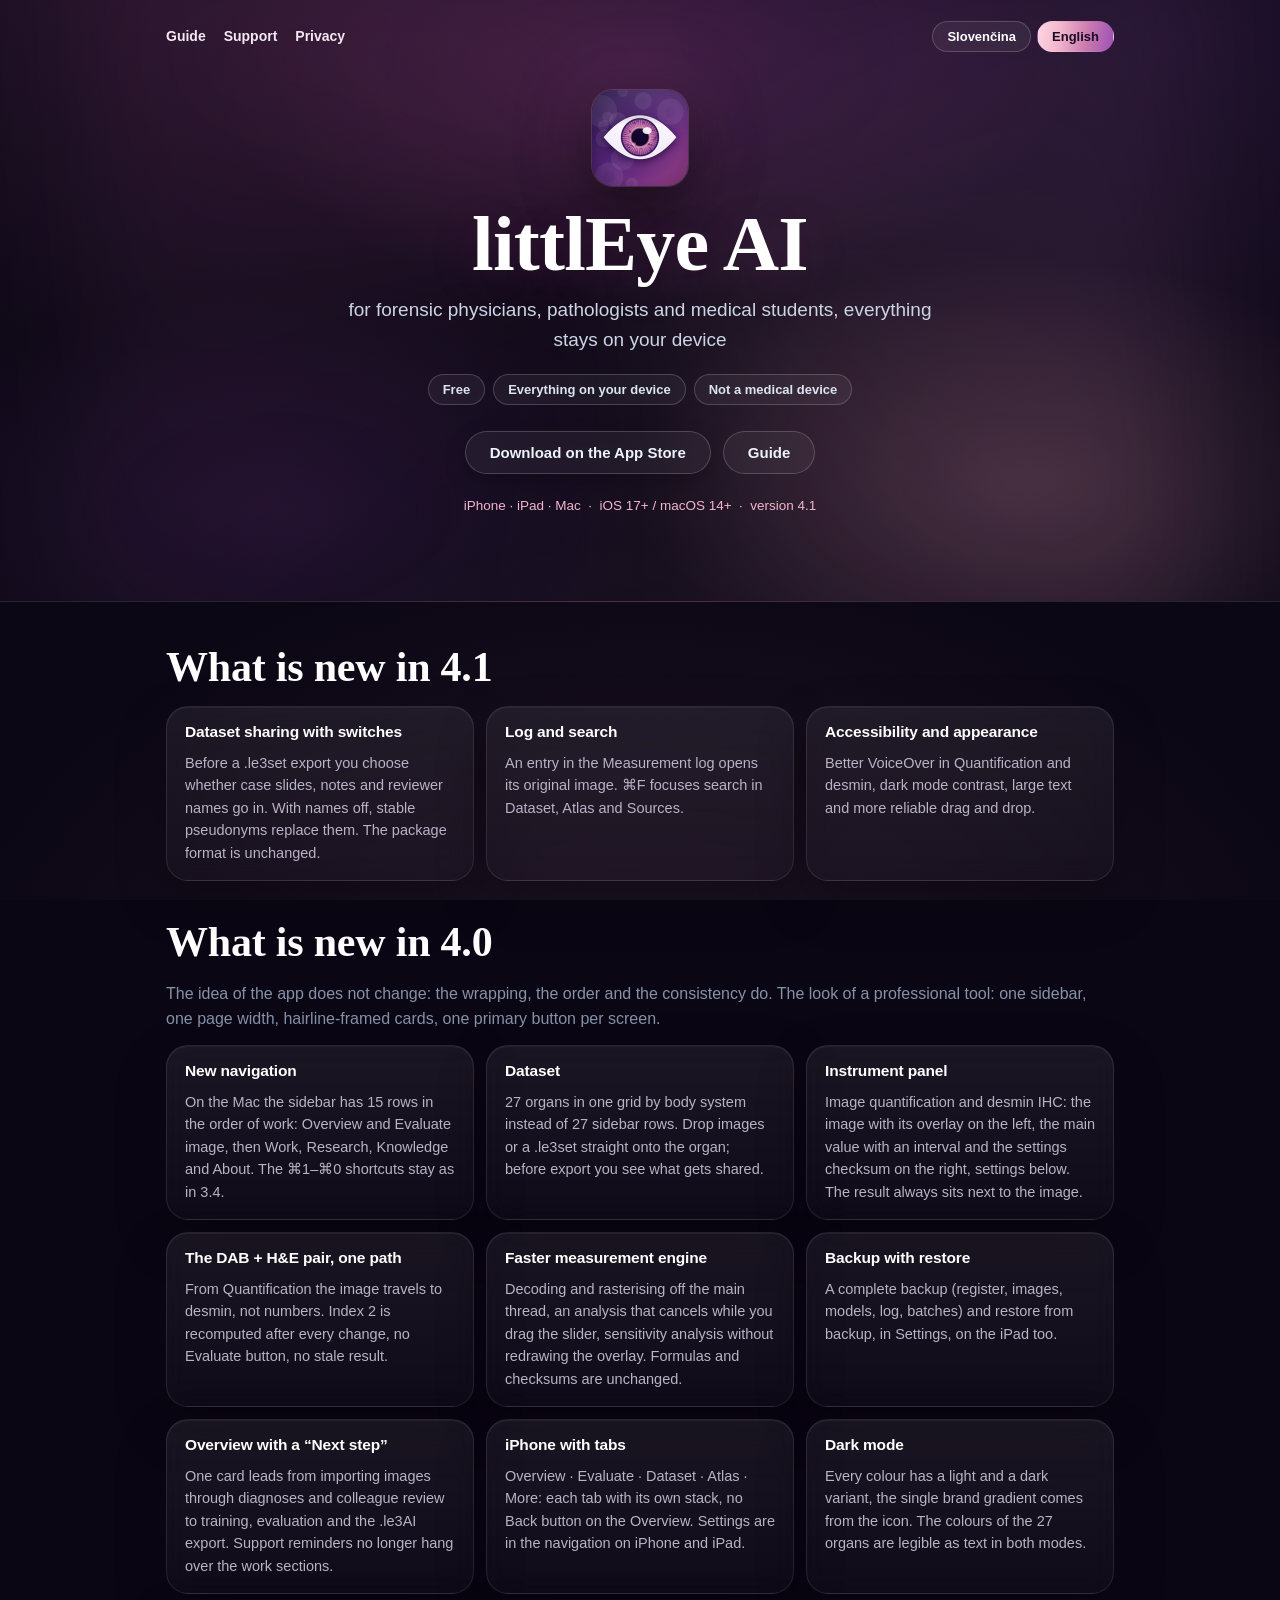
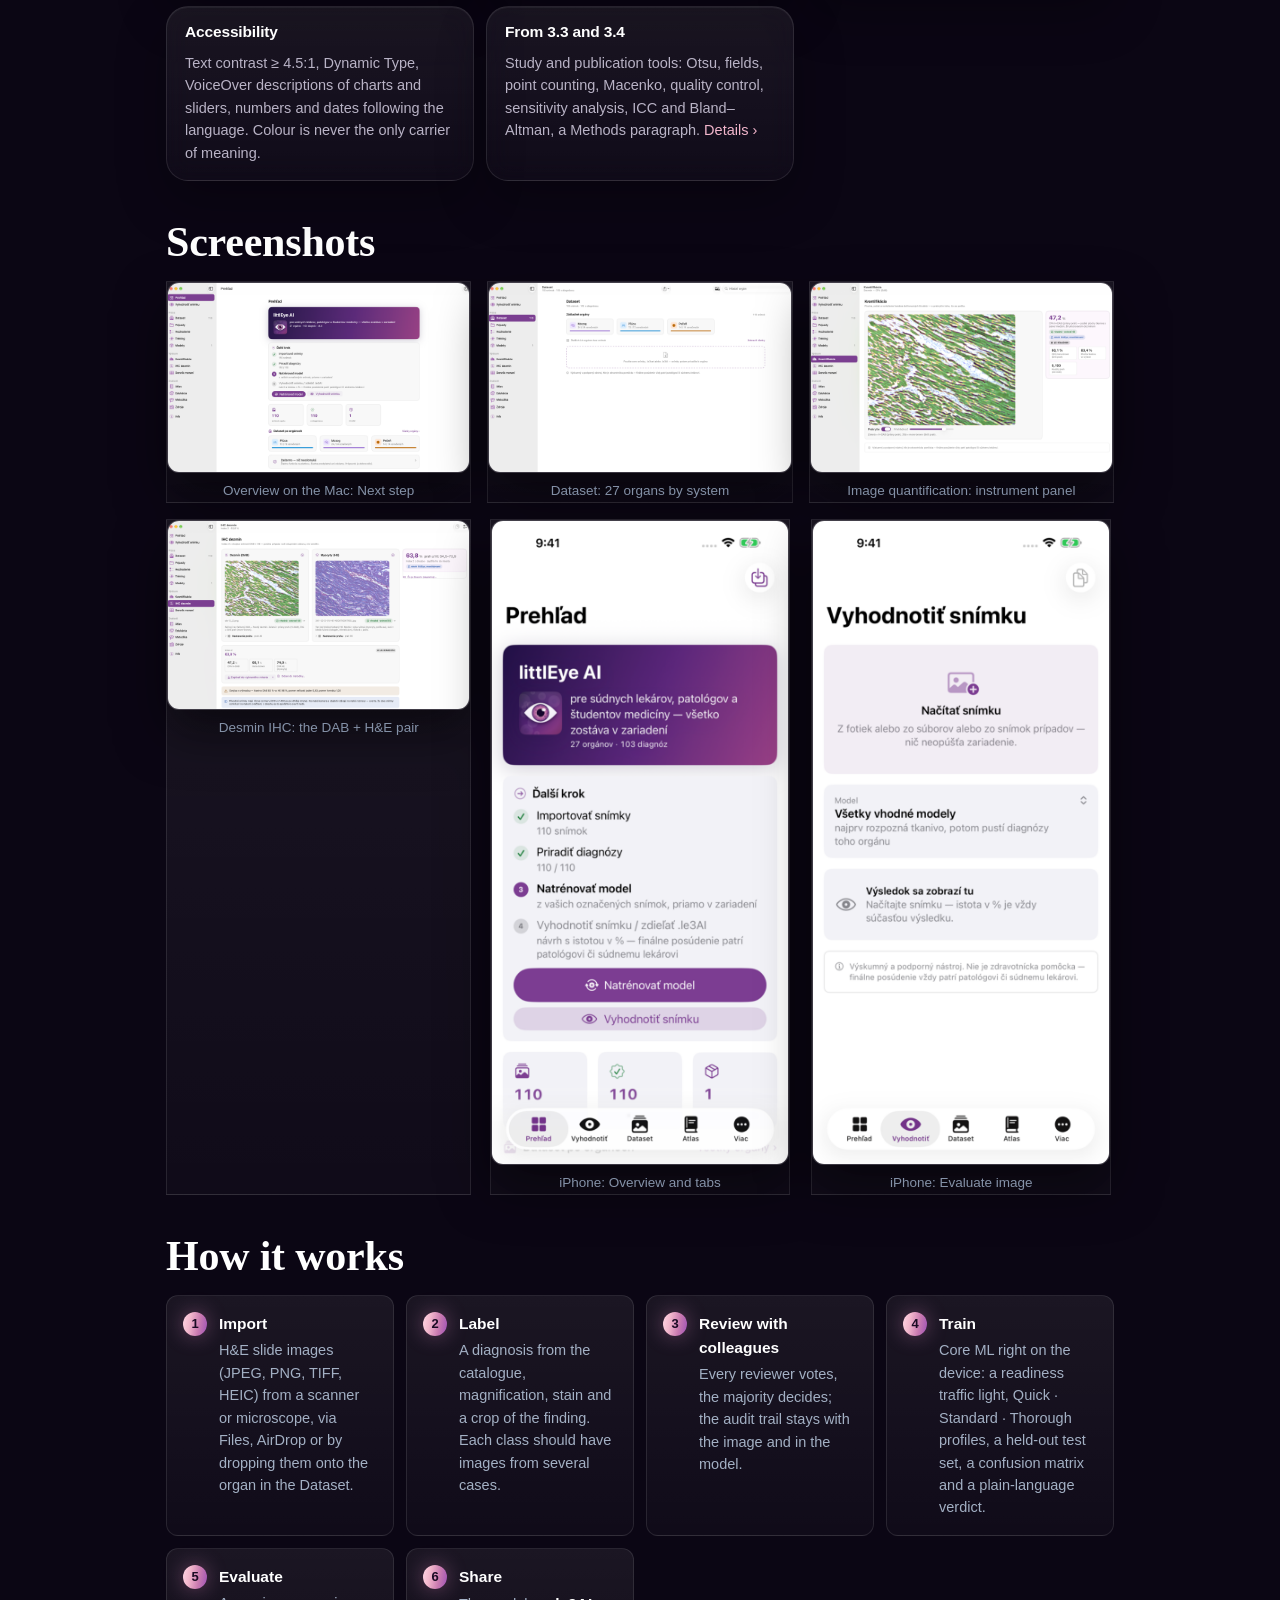
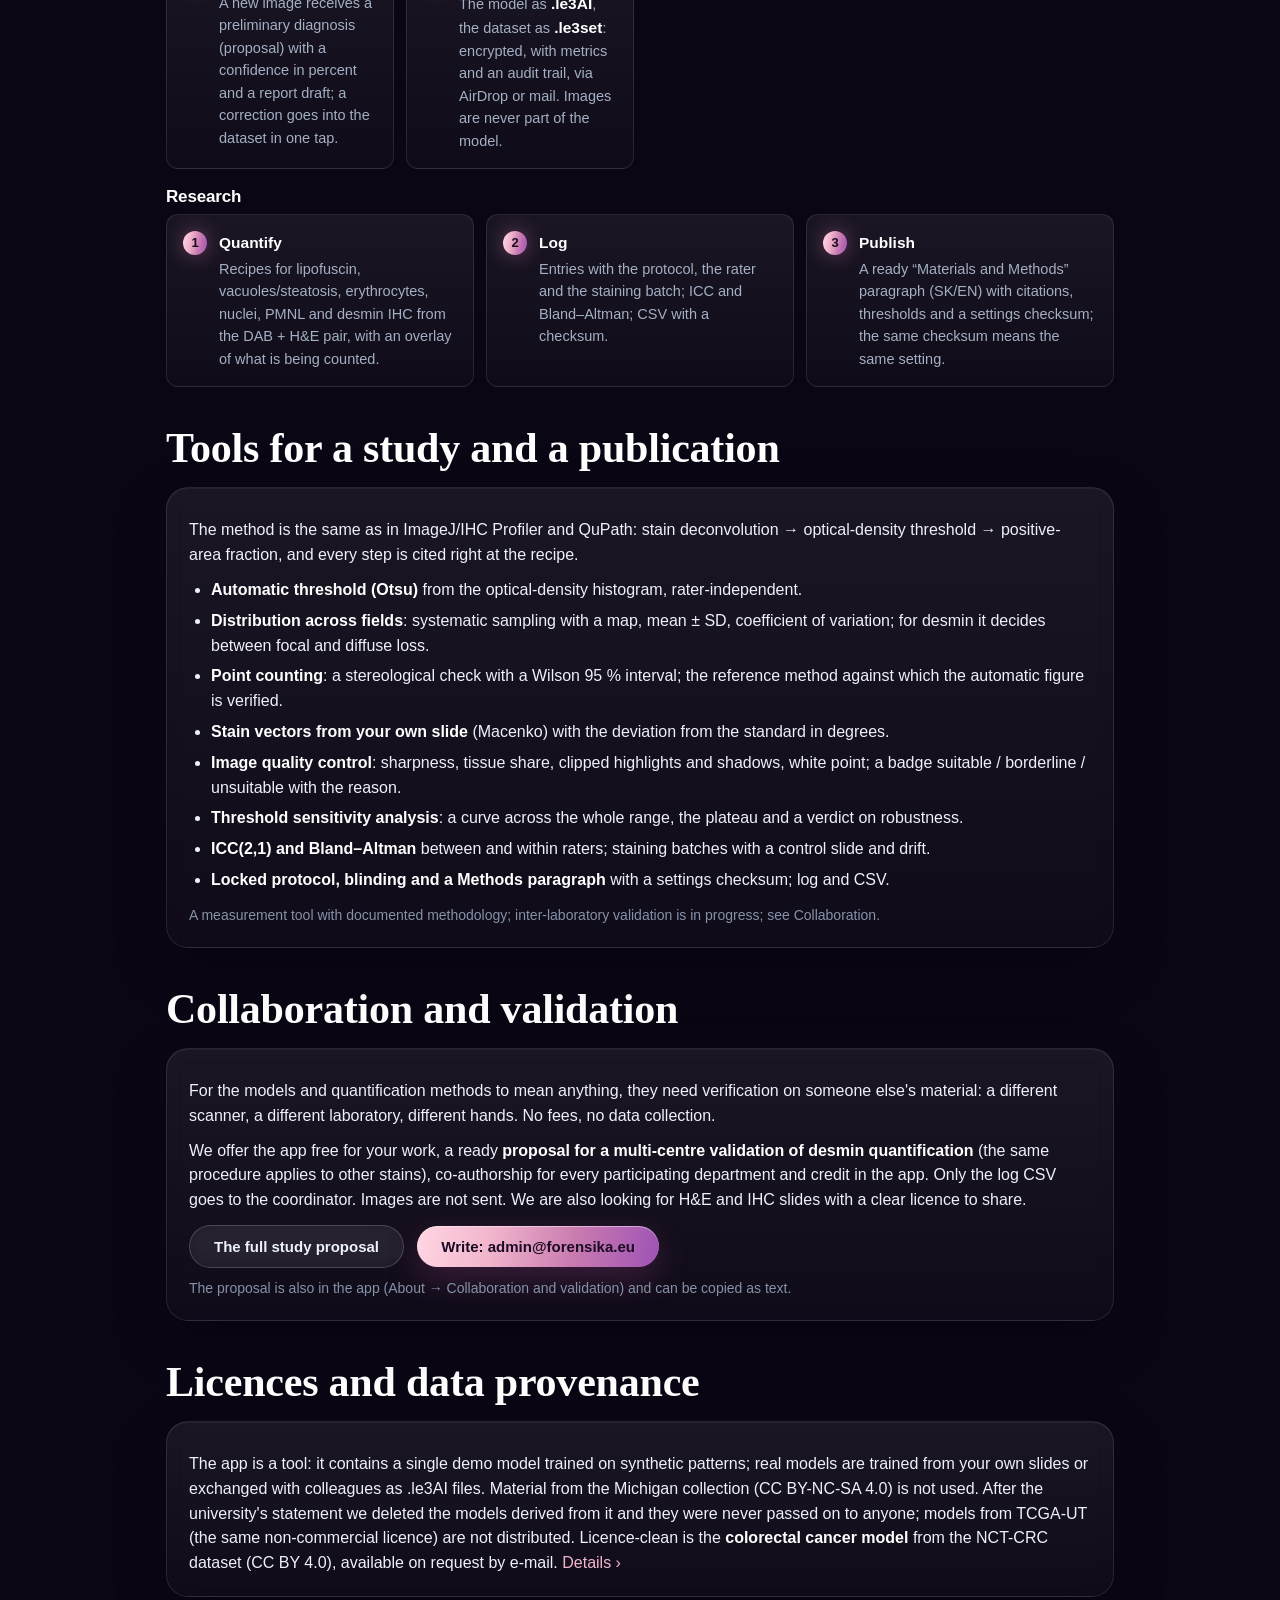
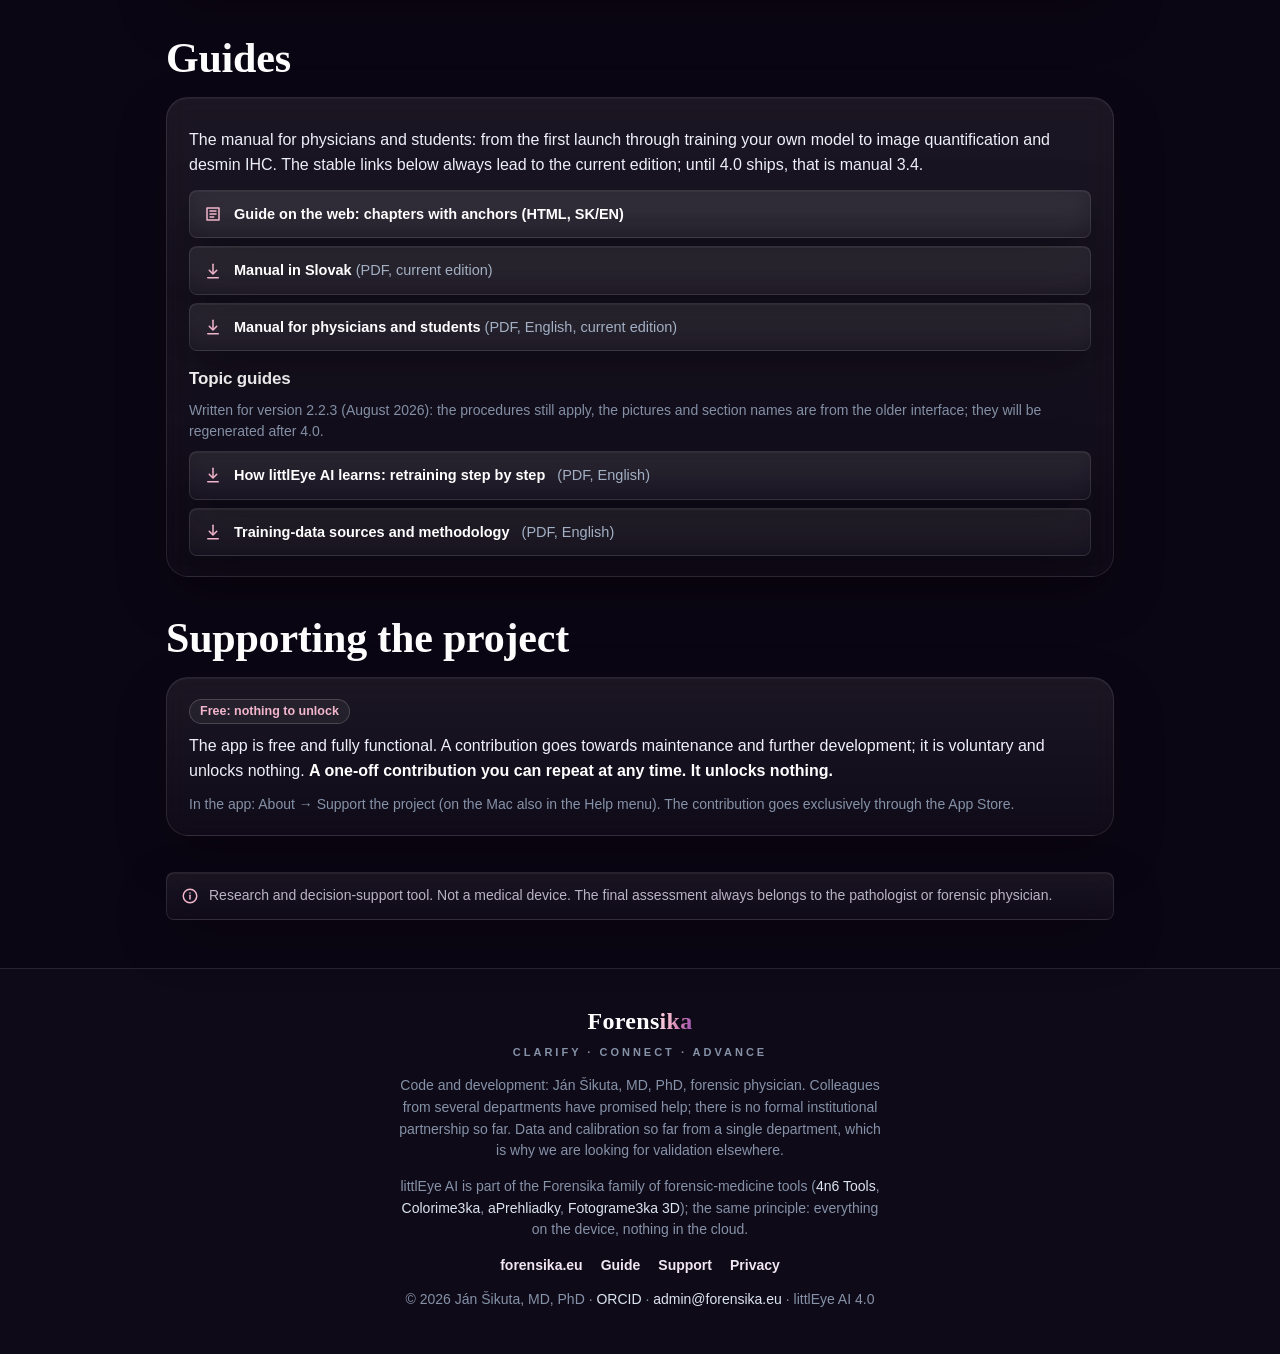
==== commit 1f7cd562: "Spresnenie: bez tvrdenia o spolupráci troch ústavov, oficiálna spolupráca inštitúcií zatiaľ nie je" ====
--- a/index.html
+++ b/index.html
@@ -297,8 +297,8 @@
   <div class="wrap">
     <div class="brand">Forens<span class="g">ika</span></div>
     <div class="slogan"><span class="sk">Objasňujeme · Spájame · Posúvame</span><span class="en">Clarify · Connect · Advance</span></div>
-    <p class="povod sk">Kód a vývoj: MUDr. Ján Šikuta, PhD., súdny lekár. Odborný obsah konzultovaný s tromi ústavmi LF UK v Bratislave. Dáta a kalibrácia zatiaľ z jedného pracoviska, preto hľadáme validáciu inde.</p>
-    <p class="povod en">Code and development: Ján Šikuta, MD, PhD, forensic physician. Expert content consulted with three institutes of the Faculty of Medicine, Comenius University in Bratislava. Data and calibration so far from a single department, which is why we are looking for validation elsewhere.</p>
+    <p class="povod sk">Kód a vývoj: MUDr. Ján Šikuta, PhD., súdny lekár. Kolegovia z viacerých pracovísk prisľúbili pomoc, oficiálna spolupráca inštitúcií zatiaľ nie je. Dáta a kalibrácia zatiaľ z jedného pracoviska, preto hľadáme validáciu inde.</p>
+    <p class="povod en">Code and development: Ján Šikuta, MD, PhD, forensic physician. Colleagues from several departments have promised help; there is no formal institutional partnership so far. Data and calibration so far from a single department, which is why we are looking for validation elsewhere.</p>
     <p class="povod mala sk">littlEye AI je súčasťou rodiny nástrojov Forensika pre súdne lekárstvo (<a href="https://apps.apple.com/sk/app/4n6-tools-lite/id6783425913">4n6 Tools</a>, <a href="https://apps.apple.com/sk/app/colorime3ka/id6793206733">Colorime3ka</a>, <a href="https://apps.apple.com/sk/app/aprehliadky/id6808879666">aPrehliadky</a>, <a href="https://apps.apple.com/sk/app/fotograme3ka-3d/id6809335678">Fotograme3ka 3D</a>); rovnaká zásada: všetko v zariadení, nič v cloude.</p>
     <p class="povod mala en">littlEye AI is part of the Forensika family of forensic-medicine tools (<a href="https://apps.apple.com/app/4n6-tools-lite/id6783425913">4n6 Tools</a>, <a href="https://apps.apple.com/app/colorime3ka/id6793206733">Colorime3ka</a>, <a href="https://apps.apple.com/app/aprehliadky/id6808879666">aPrehliadky</a>, <a href="https://apps.apple.com/app/fotograme3ka-3d/id6809335678">Fotograme3ka 3D</a>); the same principle: everything on the device, nothing in the cloud.</p>
     <nav aria-label="Päta">
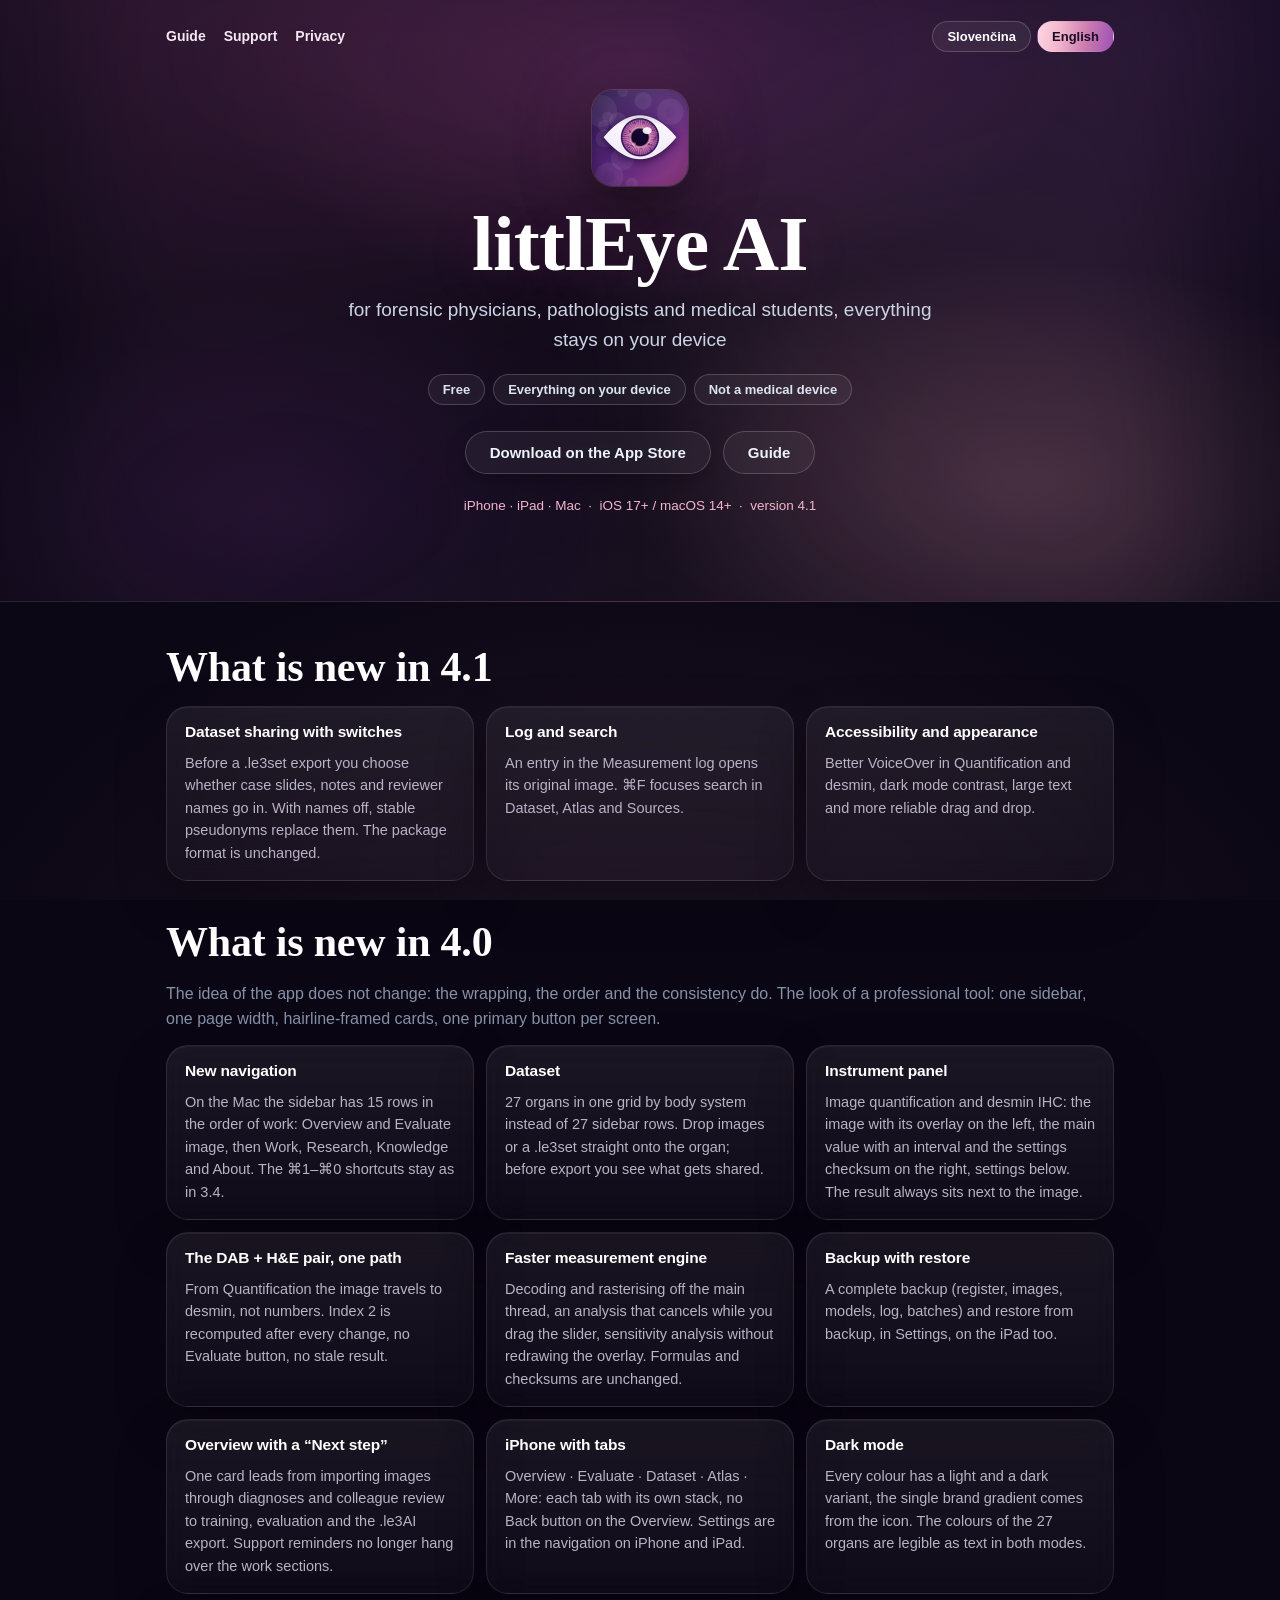
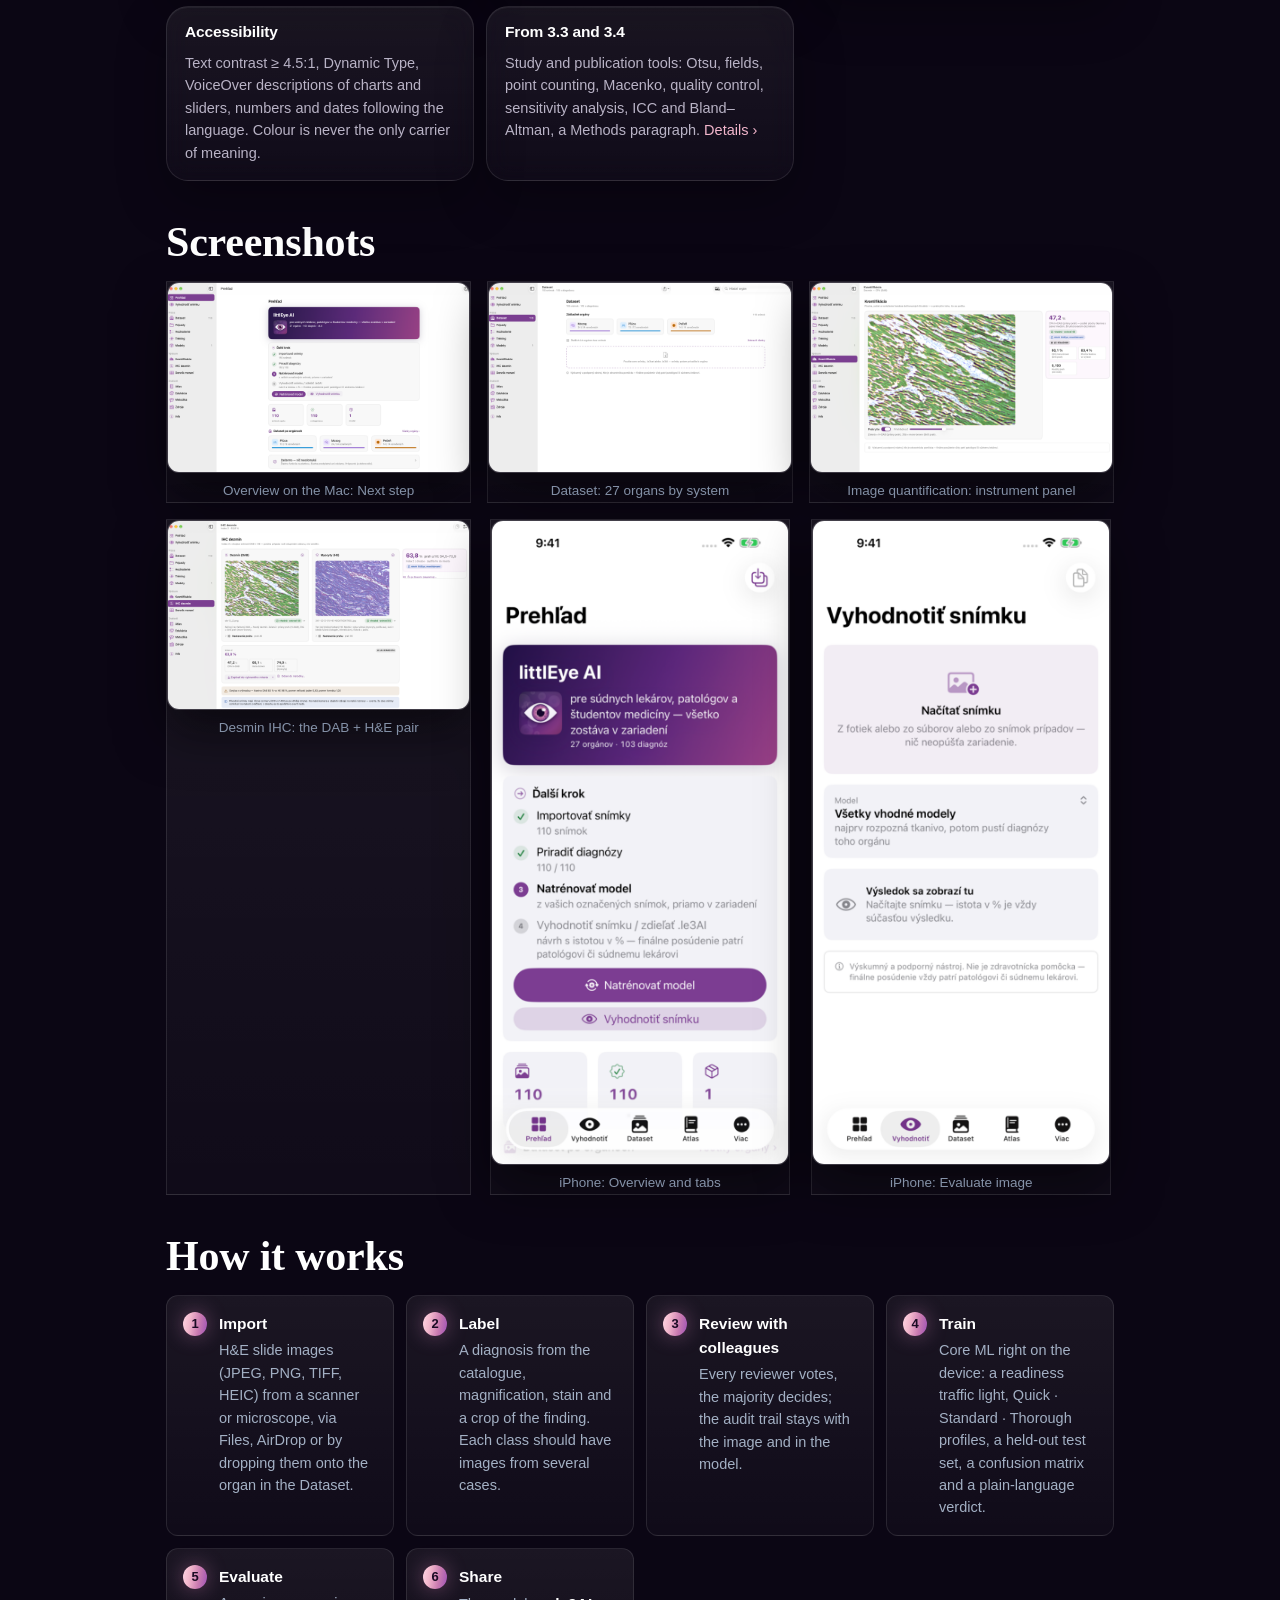
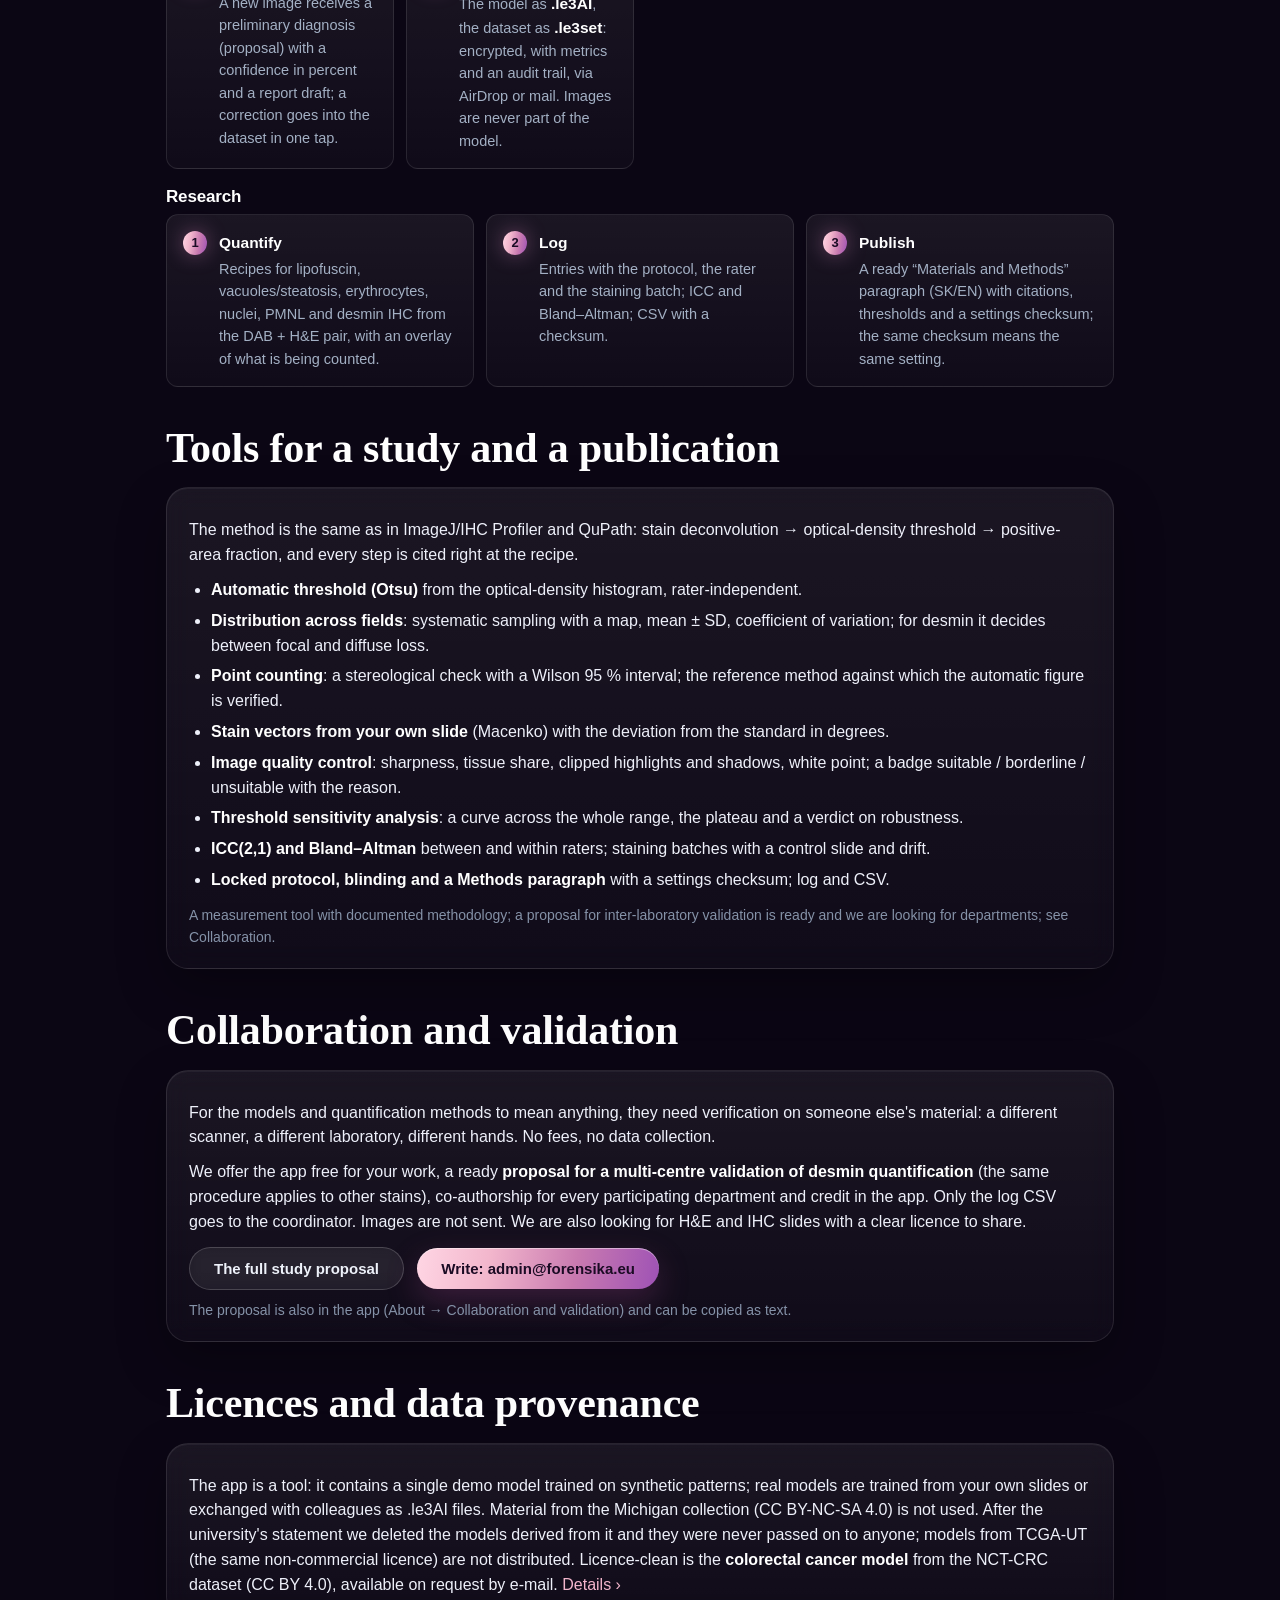
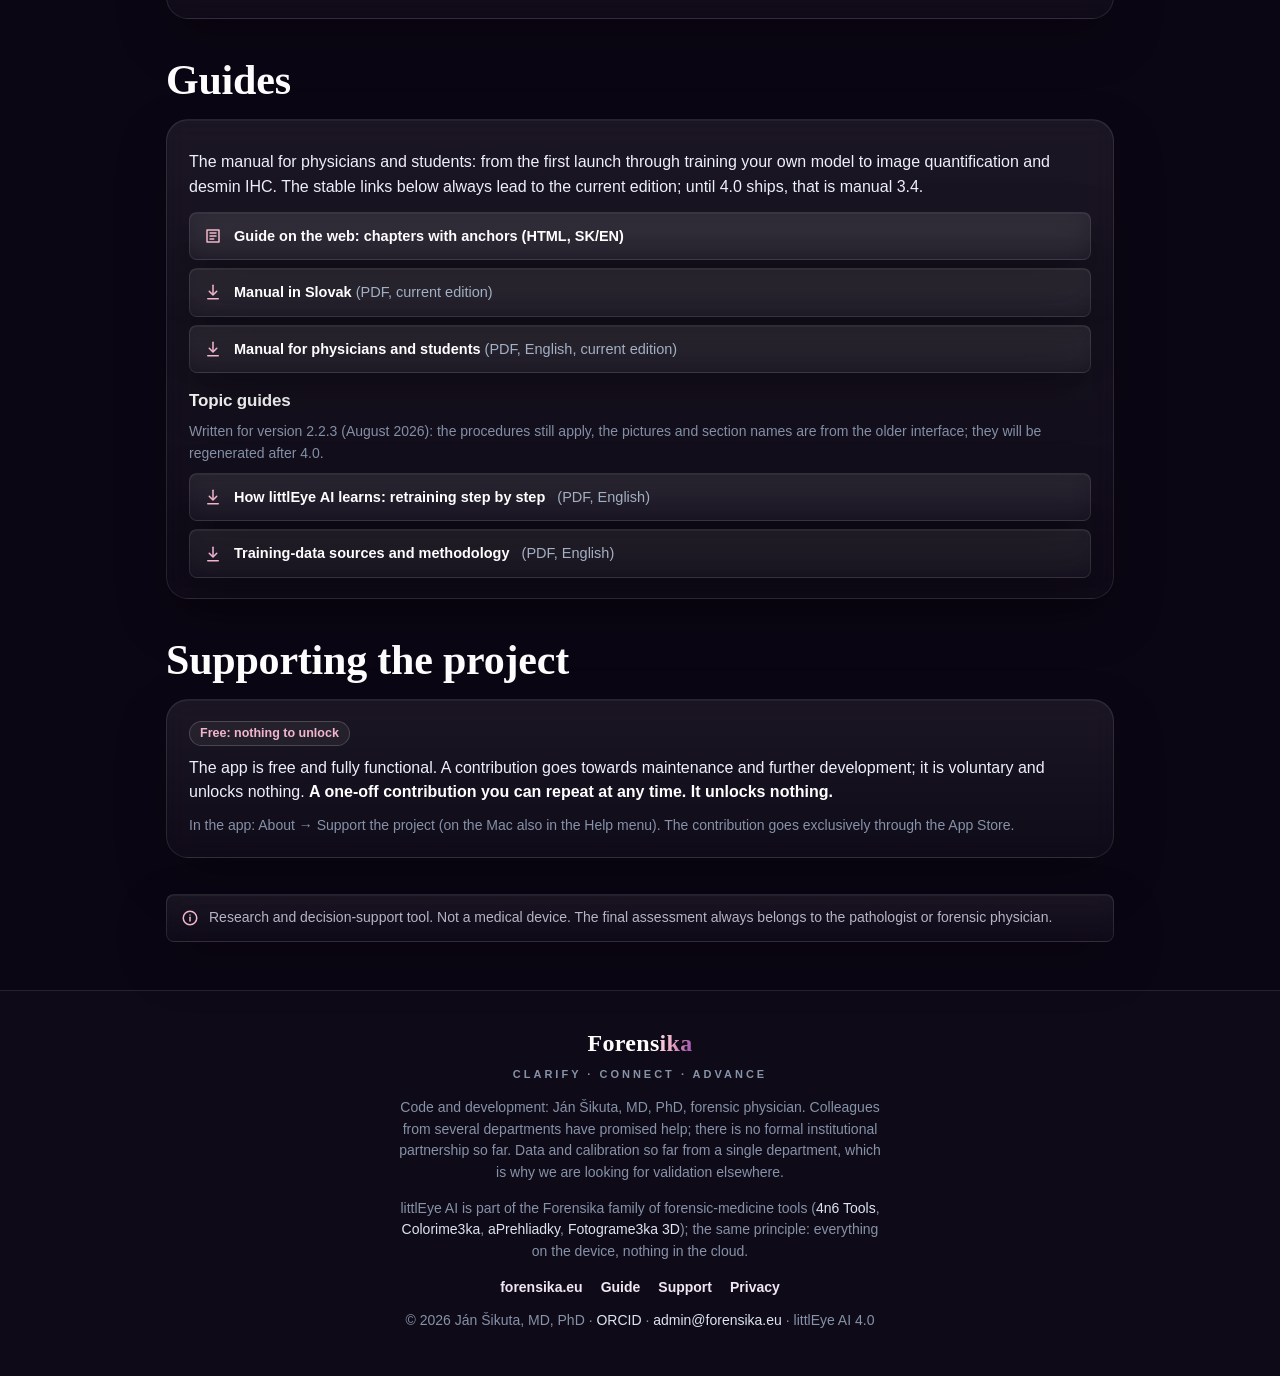
==== commit 516562b5: "Validácia: návrh je pripravený, hľadáme pracoviská (zatiaľ neprebieha) Co-Authored-By: Claude Opus 5" ====
--- a/index.html
+++ b/index.html
@@ -221,8 +221,8 @@
           <li class="sk"><b>Uzamknutý protokol, zaslepenie a odsek do metodiky</b> s kontrolným súčtom nastavenia; denník a CSV.</li>
           <li class="en"><b>Locked protocol, blinding and a Methods paragraph</b> with a settings checksum; log and CSV.</li>
         </ul>
-        <p class="muted mala sk mt-12">Merací nástroj s dokumentovanou metodikou; medzipracovisková validácia prebieha; pozri Spolupráca.</p>
-        <p class="muted mala en mt-12">A measurement tool with documented methodology; inter-laboratory validation is in progress; see Collaboration.</p>
+        <p class="muted mala sk mt-12">Merací nástroj s dokumentovanou metodikou; návrh medzipracoviskovej validácie je pripravený, hľadáme pracoviská; pozri Spolupráca.</p>
+        <p class="muted mala en mt-12">A measurement tool with documented methodology; a proposal for inter-laboratory validation is ready and we are looking for departments; see Collaboration.</p>
       </div>
     </section>
 
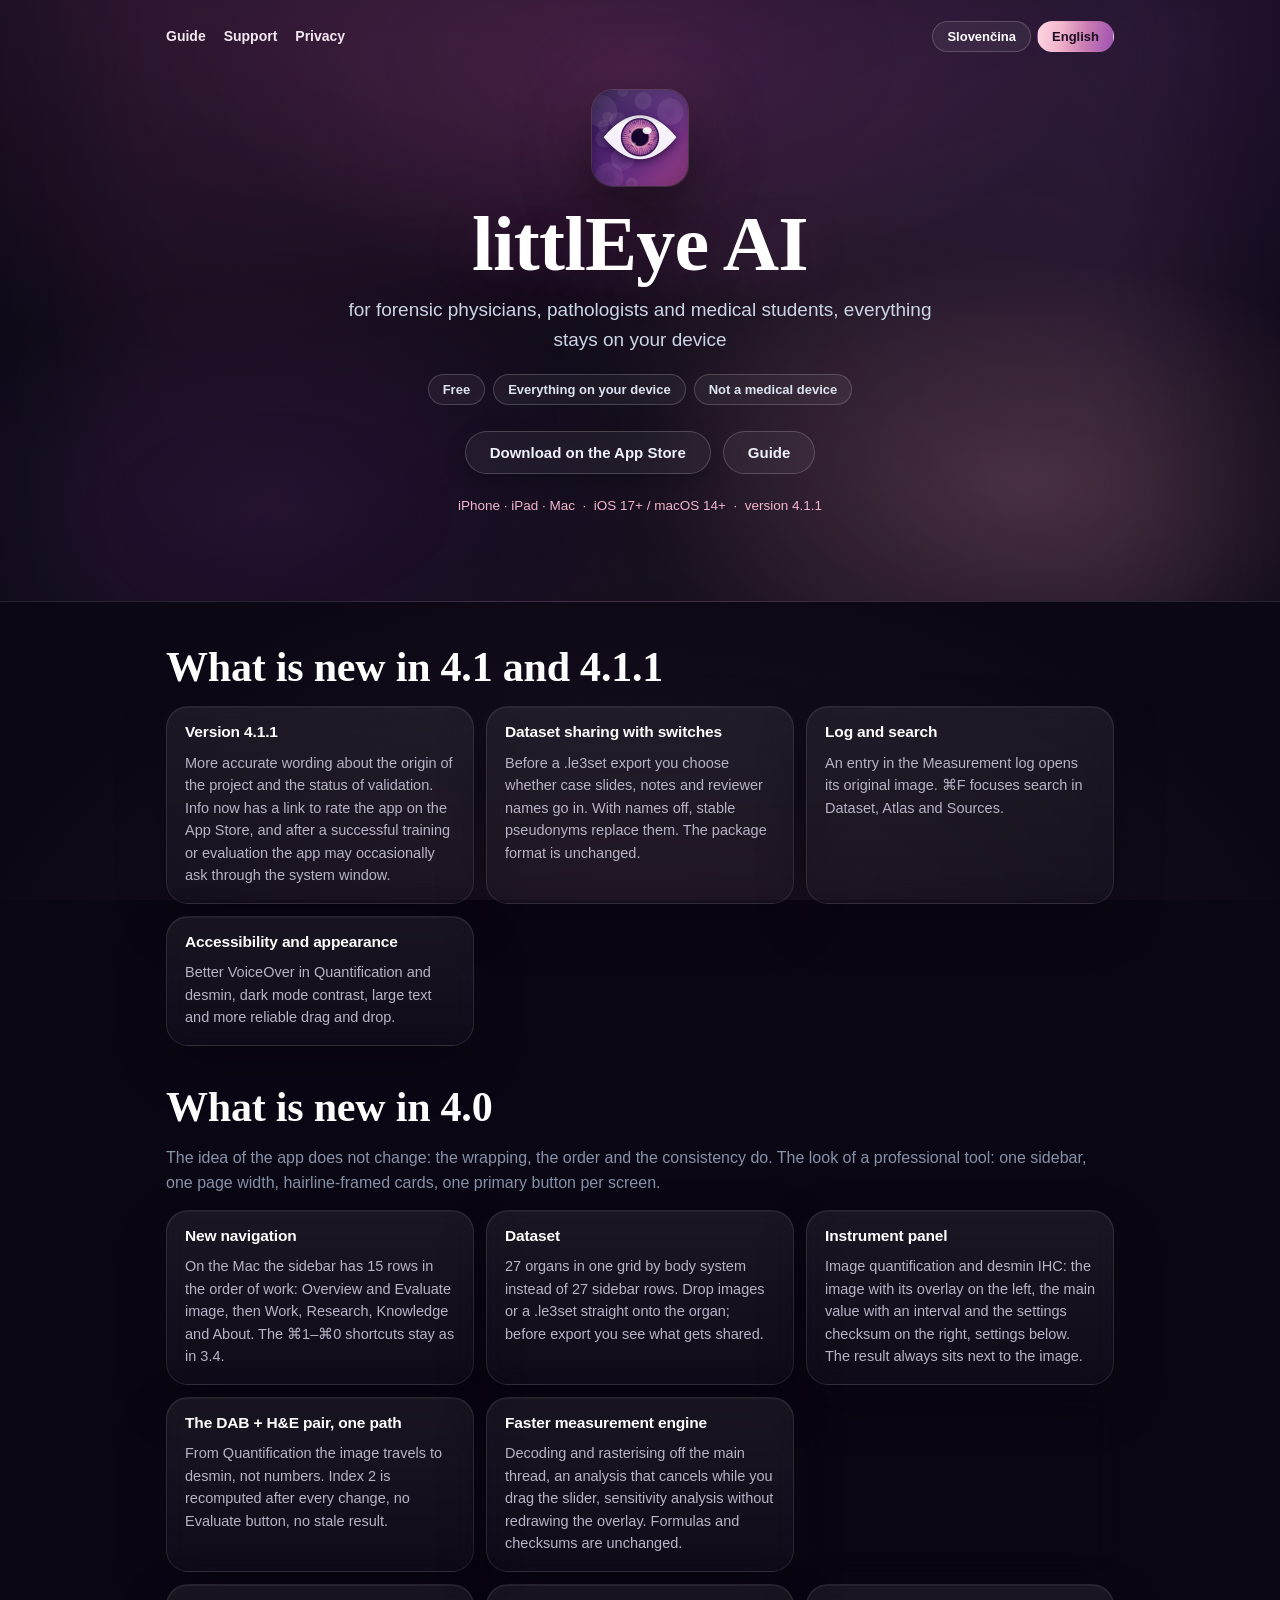
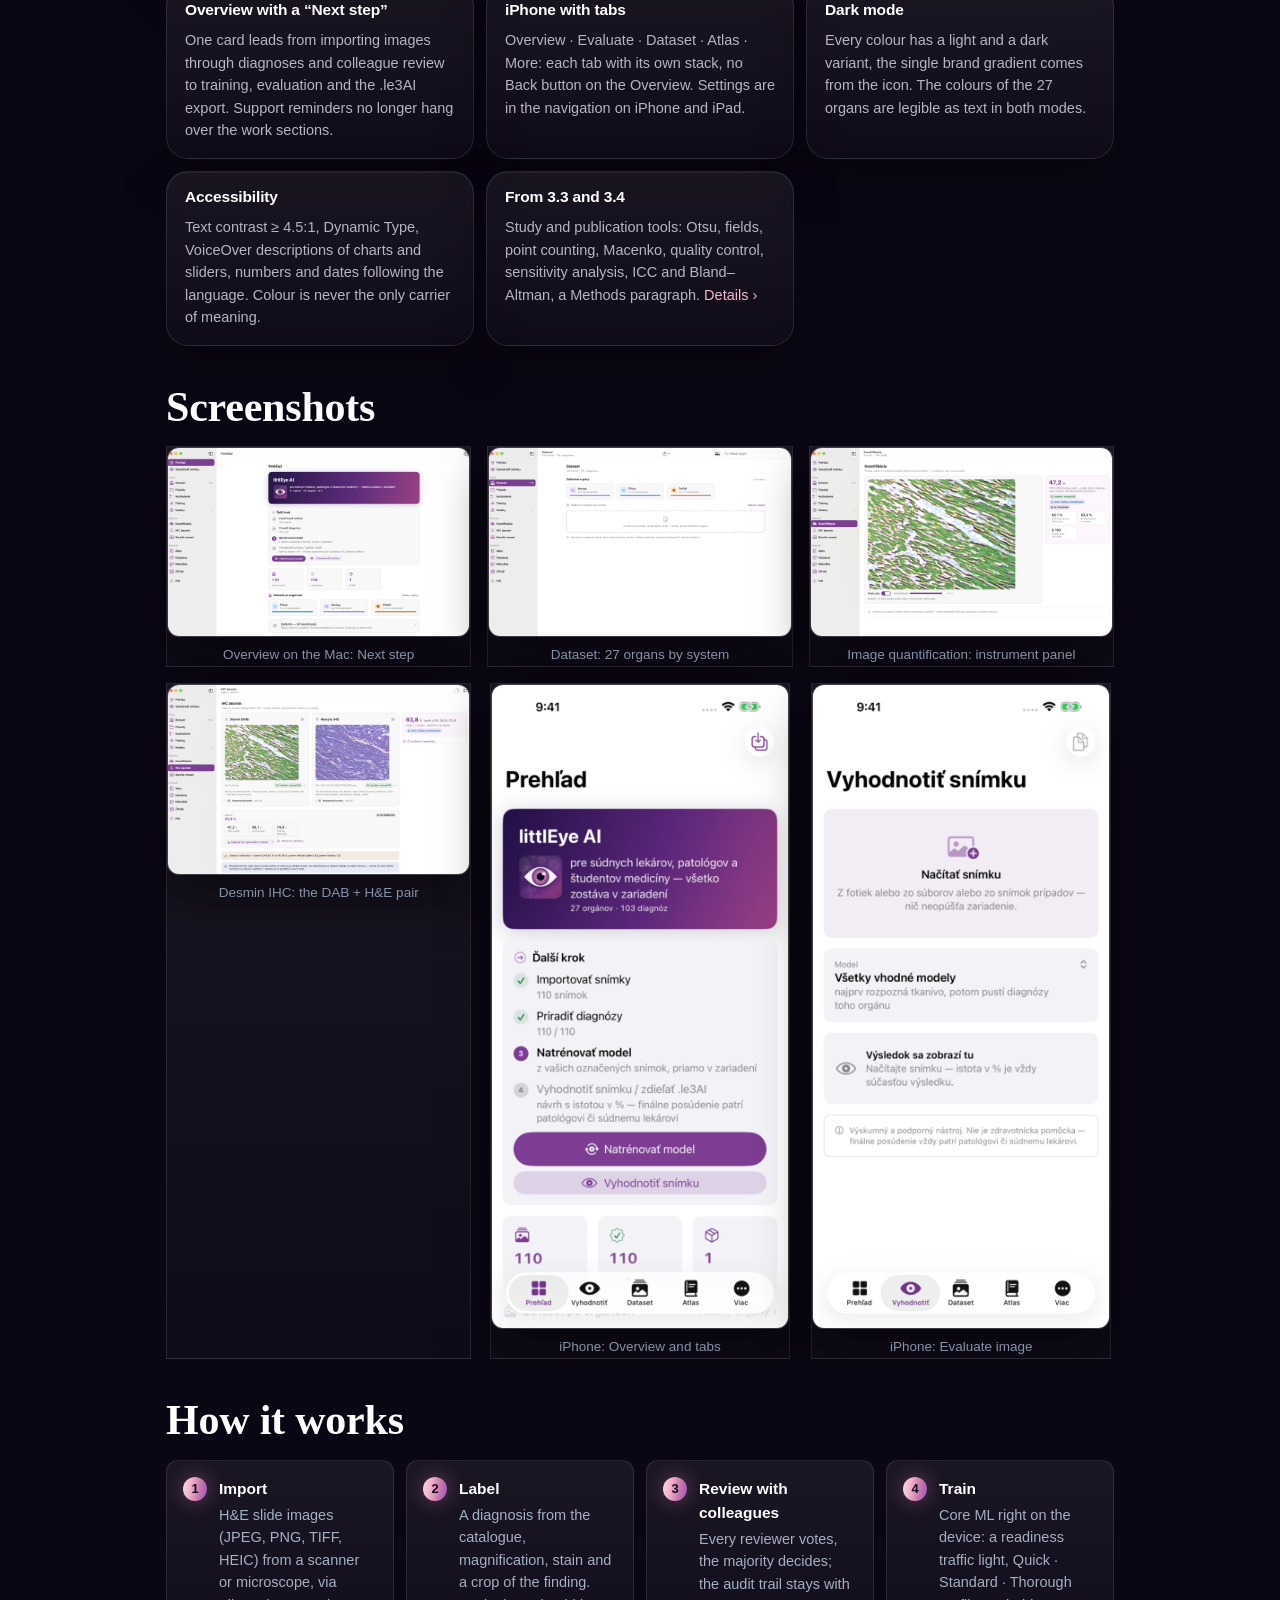
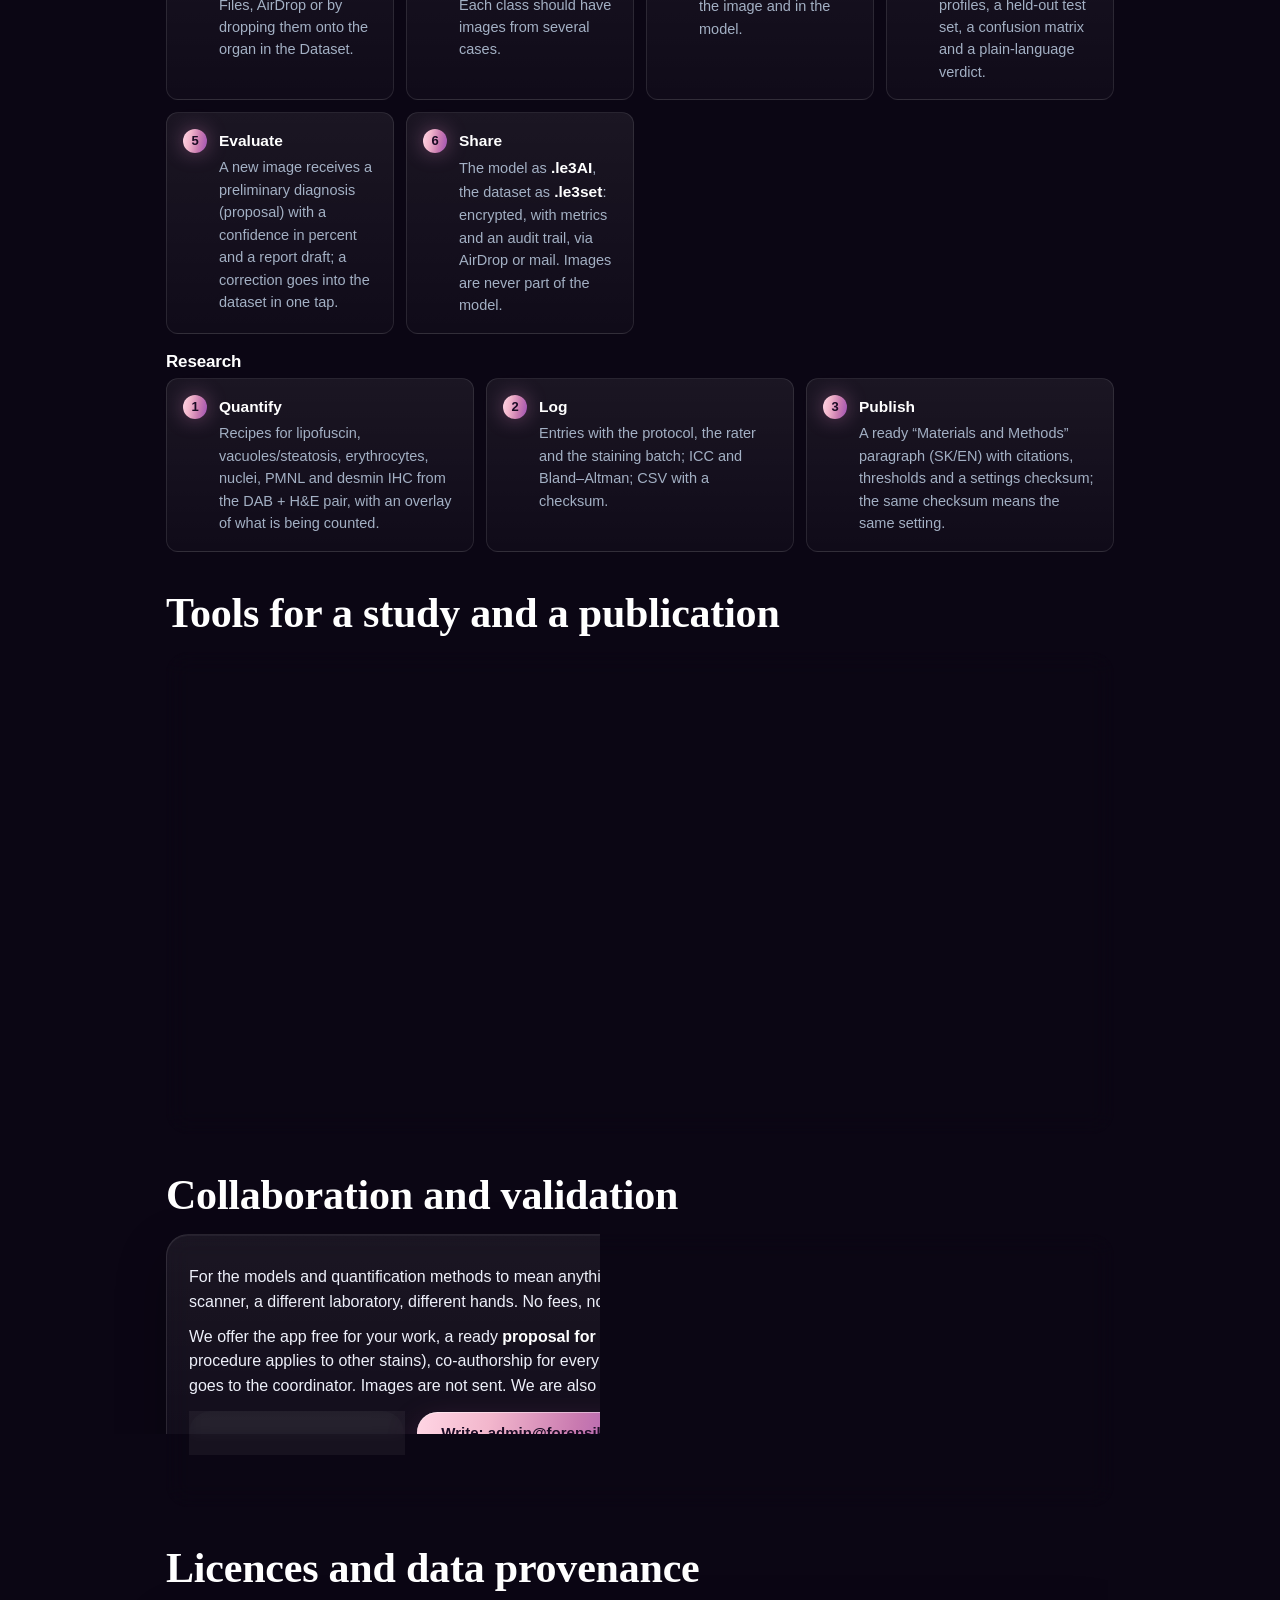
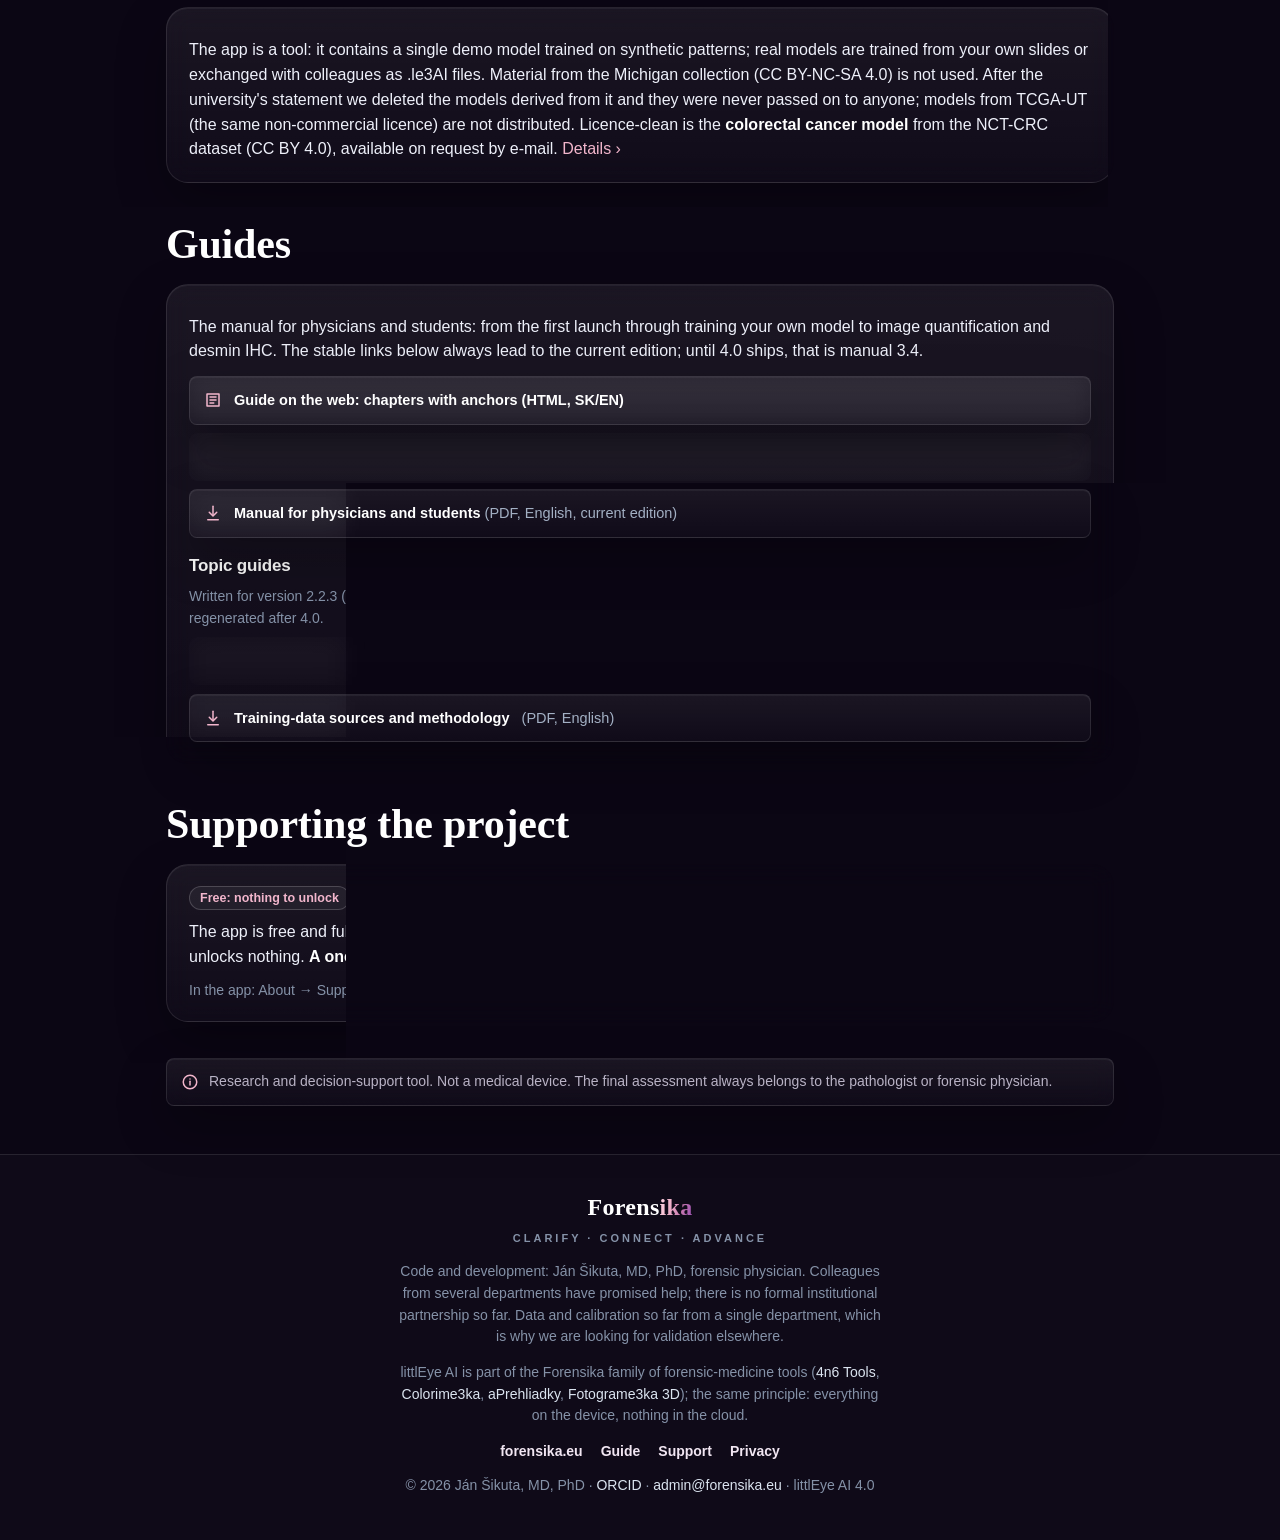
==== commit d26046d0: "Web 4.1.1: verzia a Čo je nové Co-Authored-By: Claude Opus 5.5 <noreply@anthropic.com>" ====
--- a/index.html
+++ b/index.html
@@ -67,7 +67,7 @@
         <a class="btn btn-biele en" href="https://apps.apple.com/app/id6799417580">Download on the App Store</a>
         <a class="btn btn-ghost" href="navod/"><span class="sk">Návod</span><span class="en">Guide</span></a>
       </div>
-      <p class="meta"><span class="sk">iPhone · iPad · Mac &nbsp;·&nbsp; iOS 17+ / macOS 14+ &nbsp;·&nbsp; verzia 4.1</span><span class="en">iPhone · iPad · Mac &nbsp;·&nbsp; iOS 17+ / macOS 14+ &nbsp;·&nbsp; version 4.1</span></p>
+      <p class="meta"><span class="sk">iPhone · iPad · Mac &nbsp;·&nbsp; iOS 17+ / macOS 14+ &nbsp;·&nbsp; verzia 4.1.1</span><span class="en">iPhone · iPad · Mac &nbsp;·&nbsp; iOS 17+ / macOS 14+ &nbsp;·&nbsp; version 4.1.1</span></p>
     </div>
   </div>
 </header>
@@ -76,9 +76,14 @@
   <div class="wrap siroky">
 
     <section id="nove41">
-      <h2 class="sk">Čo je nové v 4.1</h2>
-      <h2 class="en">What is new in 4.1</h2>
+      <h2 class="sk">Čo je nové v 4.1 a 4.1.1</h2>
+      <h2 class="en">What is new in 4.1 and 4.1.1</h2>
       <div class="mriezka">
+        <div class="karta">
+          <h3 class="sk">Verzia 4.1.1</h3><h3 class="en">Version 4.1.1</h3>
+          <p class="sk">Spresnený text o pôvode projektu a o stave overovania. V časti Info pribudol odkaz na hodnotenie v App Store a po úspešnom tréningu alebo vyhodnotení sa aplikácia môže raz za čas spýtať systémovým oknom.</p>
+          <p class="en">More accurate wording about the origin of the project and the status of validation. Info now has a link to rate the app on the App Store, and after a successful training or evaluation the app may occasionally ask through the system window.</p>
+        </div>
         <div class="karta">
           <h3 class="sk">Zdieľanie datasetu s prepínačmi</h3><h3 class="en">Dataset sharing with switches</h3>
           <p class="sk">Pred exportom .le3set zvolíte, či pôjdu sklíčka prípadov, poznámky a mená hodnotiteľov. Vypnuté mená nahradia stále pseudonymy. Formát balíka sa nemení.</p>
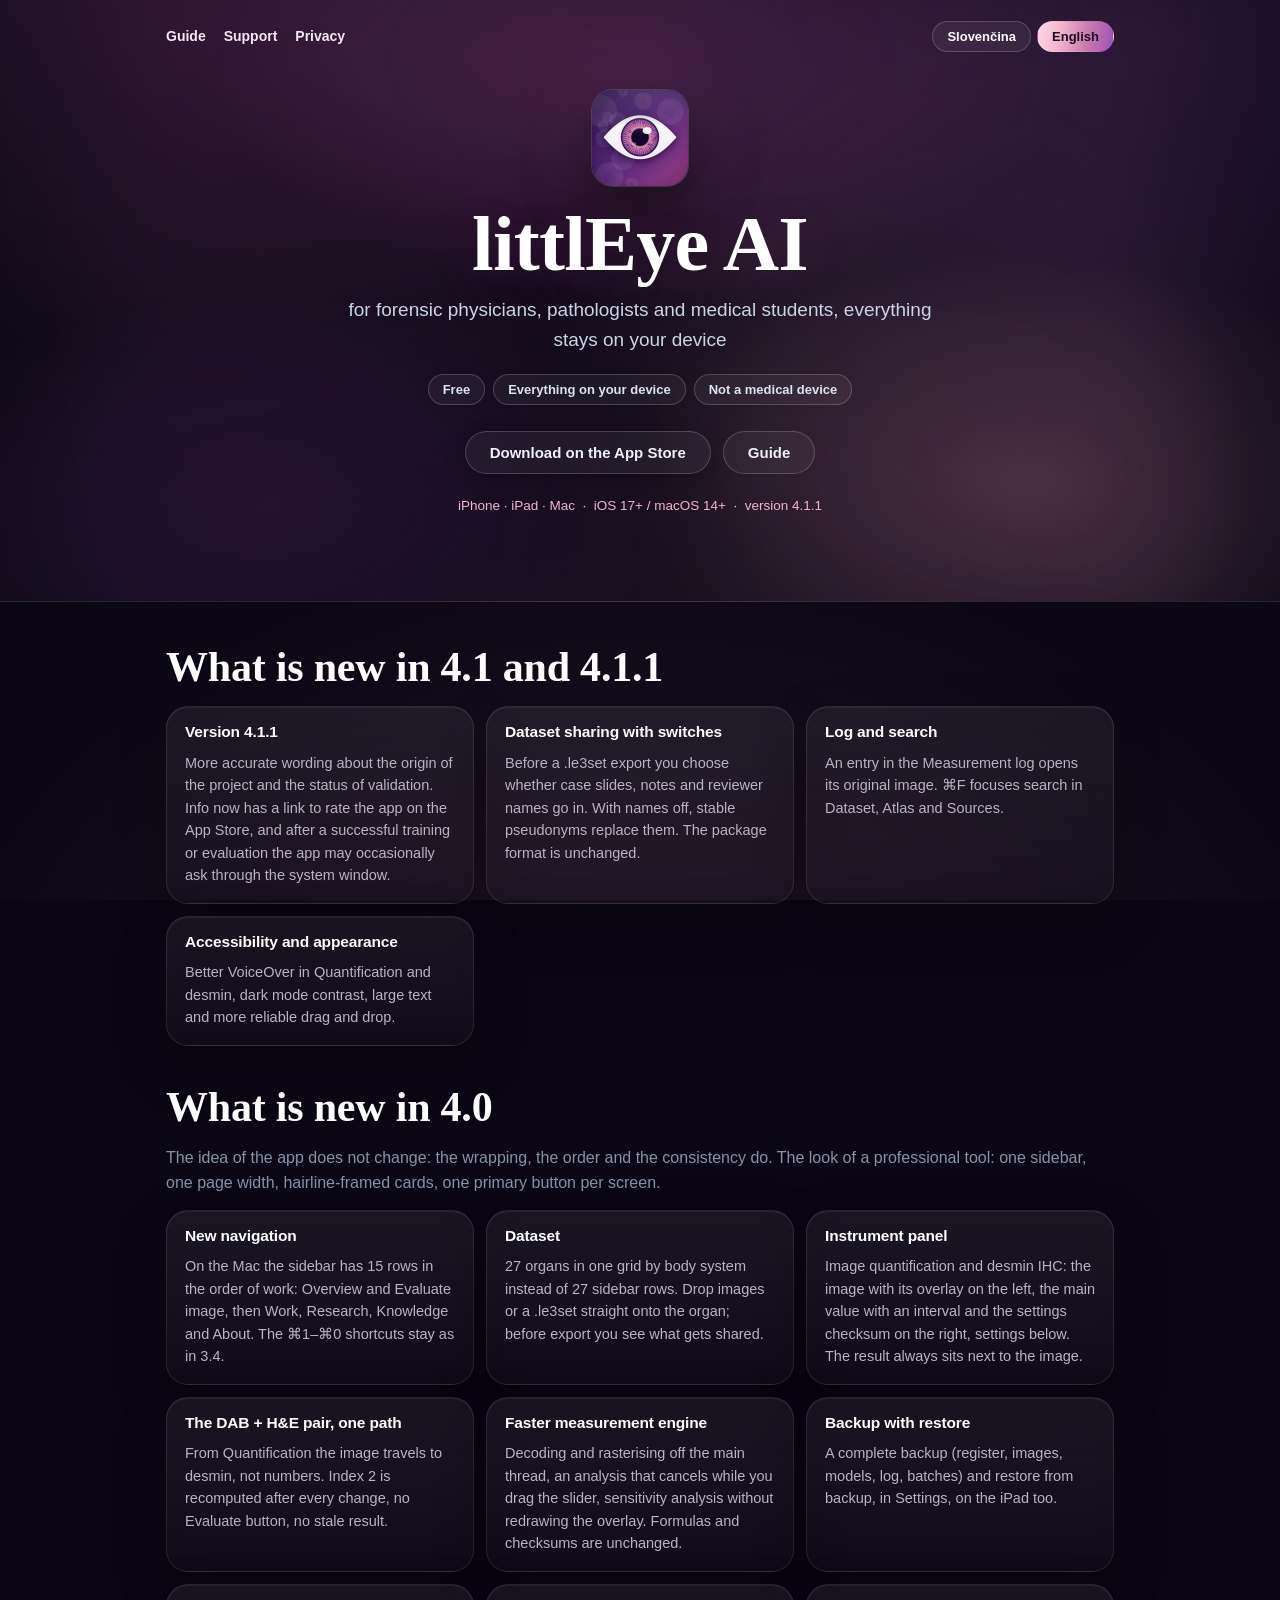
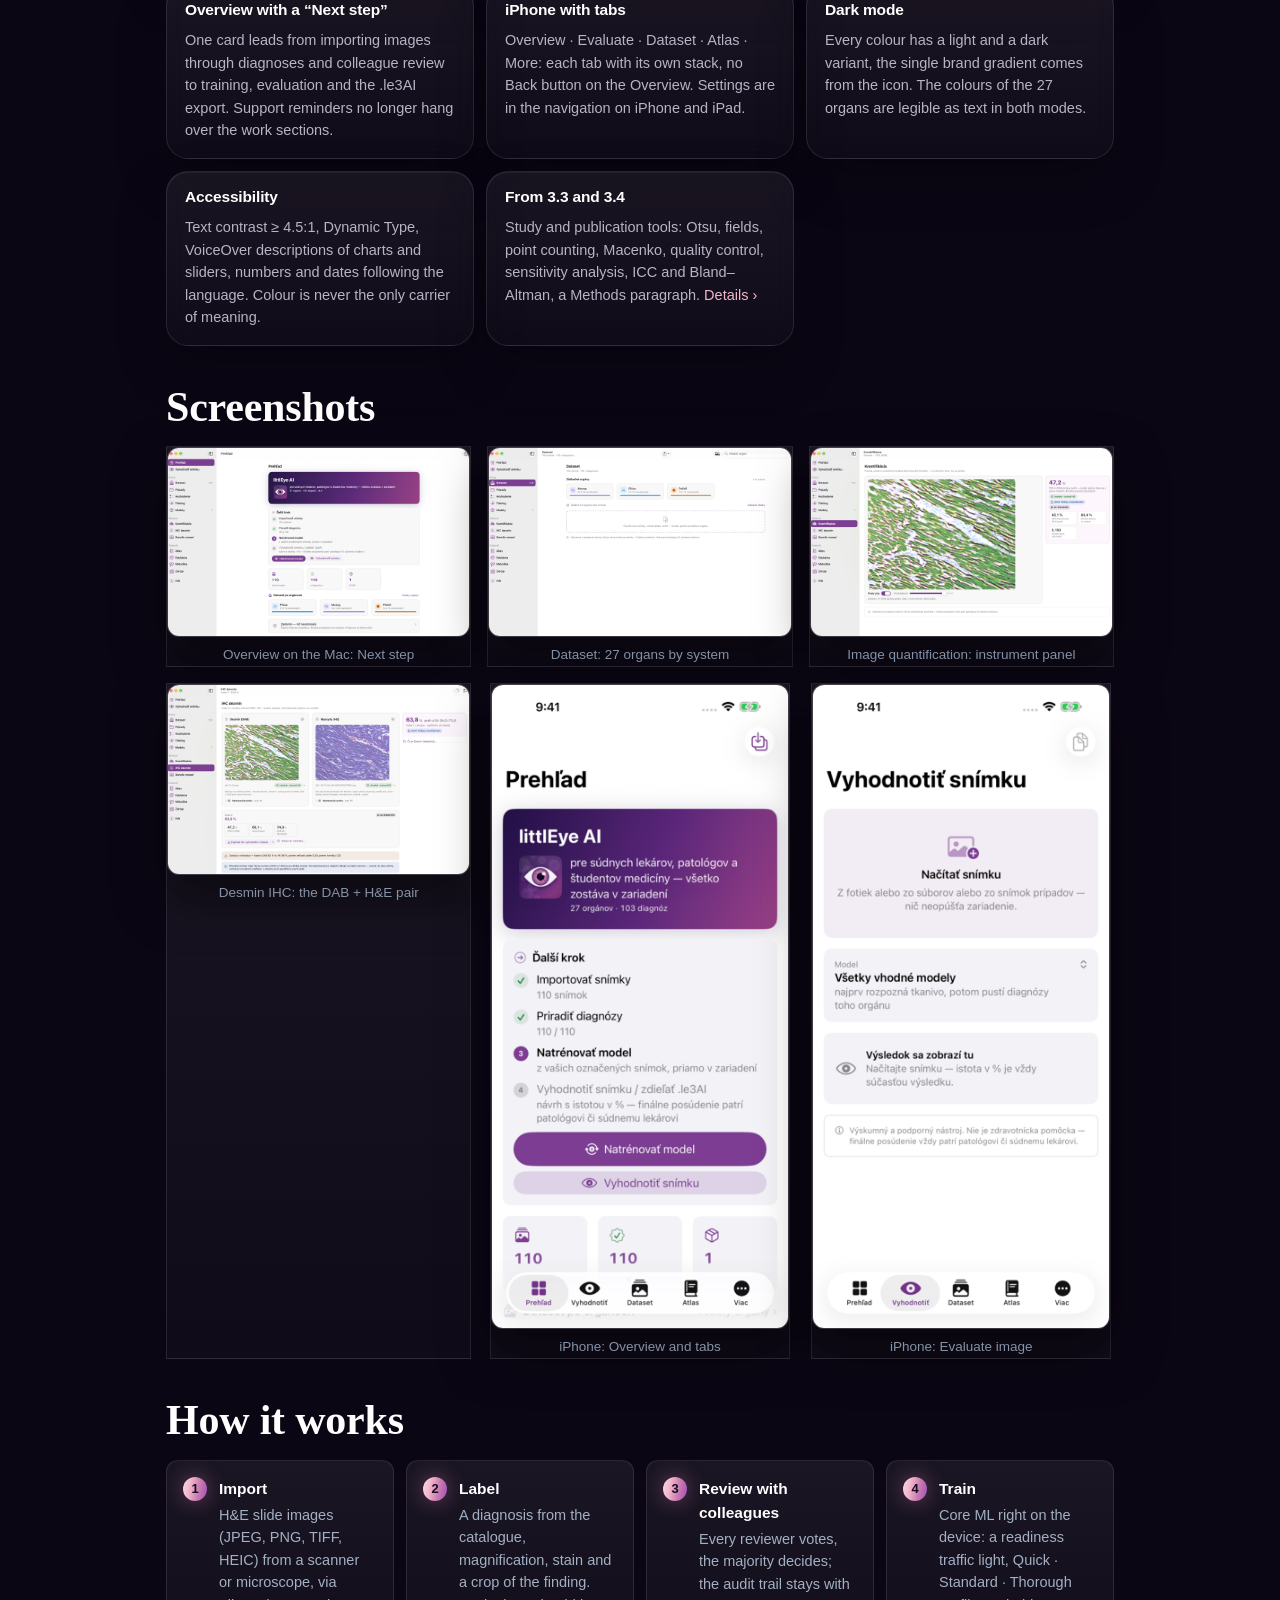
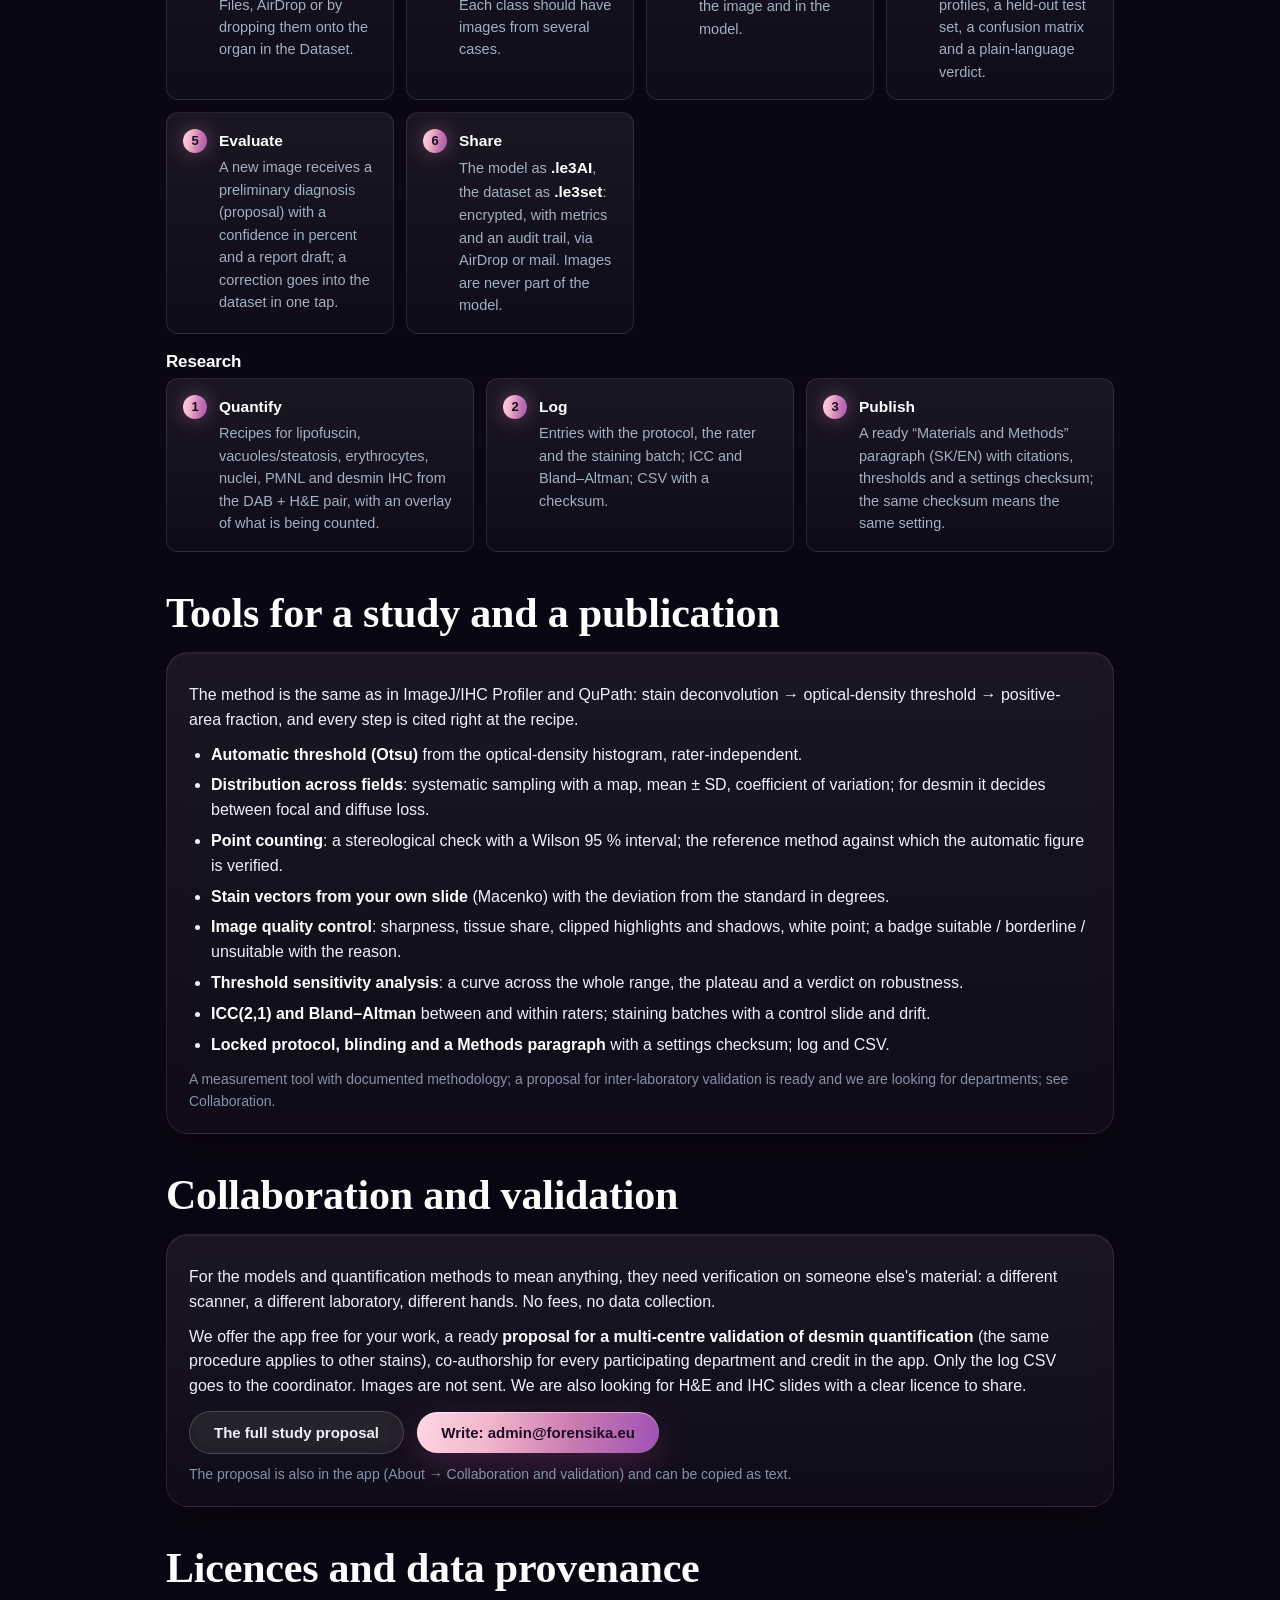
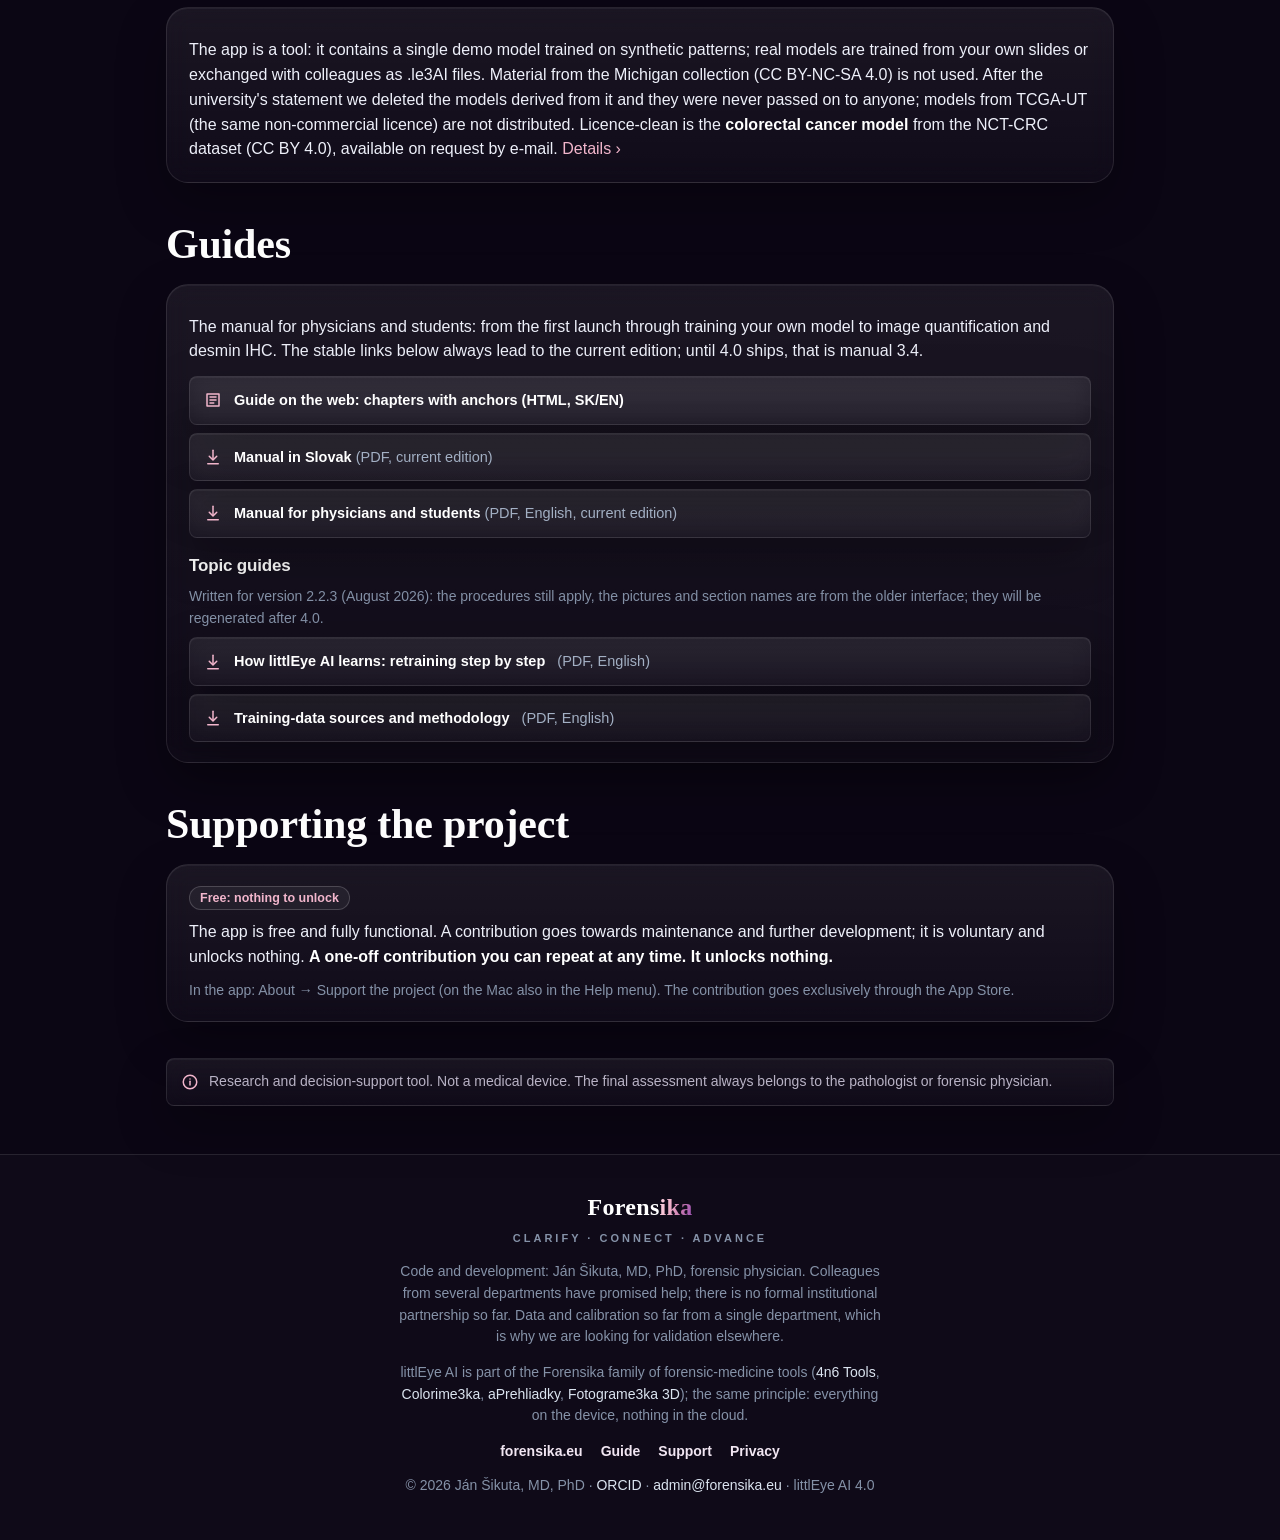
==== commit 91e8891d: "Jazykové verzie: bez odkazov s parametrom ?lang" ====
--- a/index.html
+++ b/index.html
@@ -8,8 +8,6 @@
 <meta name="theme-color" content="#261747">
 <link rel="canonical" href="https://dzanino.github.io/littlEyeAI/">
 <link rel="alternate" hreflang="x-default" href="https://dzanino.github.io/littlEyeAI/">
-<link rel="alternate" hreflang="sk" href="https://dzanino.github.io/littlEyeAI/?lang=sk">
-<link rel="alternate" hreflang="en" href="https://dzanino.github.io/littlEyeAI/?lang=en">
 <meta property="og:type" content="website">
 <meta property="og:site_name" content="littlEye AI">
 <meta property="og:url" content="https://dzanino.github.io/littlEyeAI/">
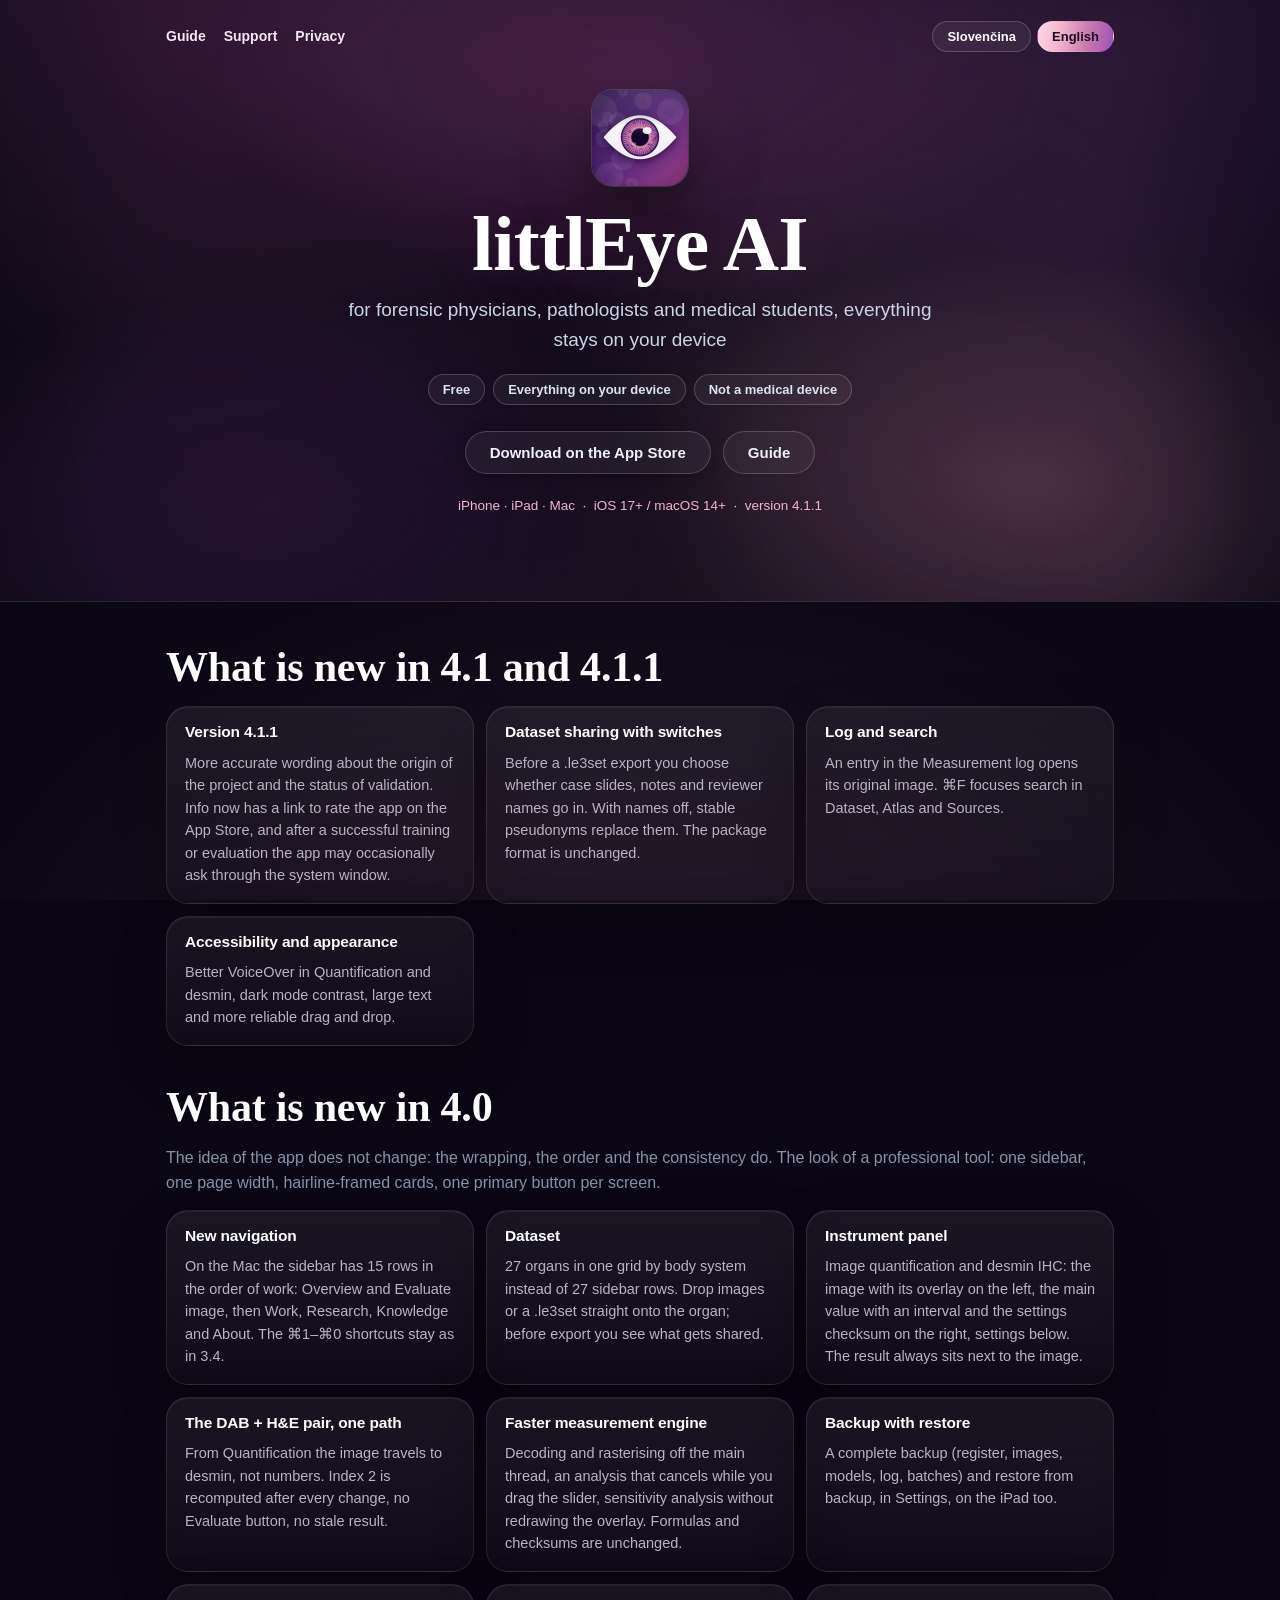
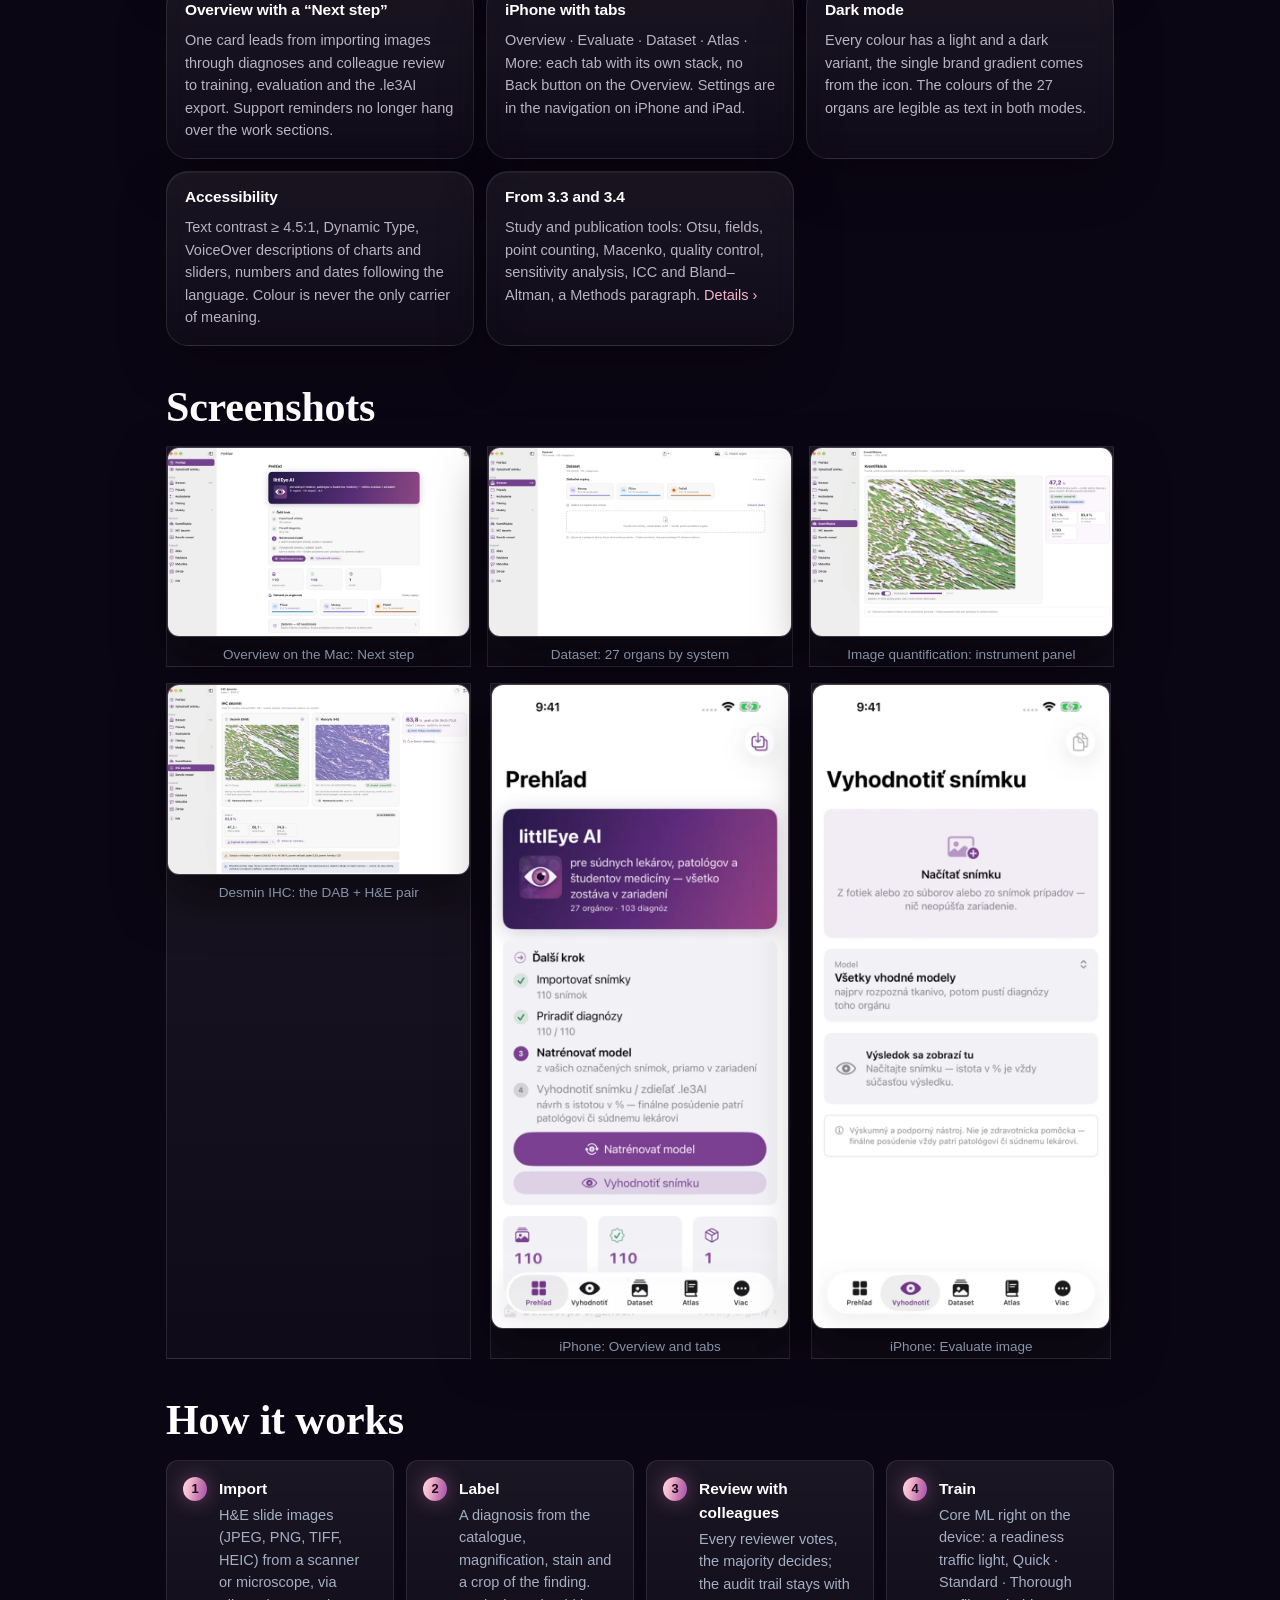
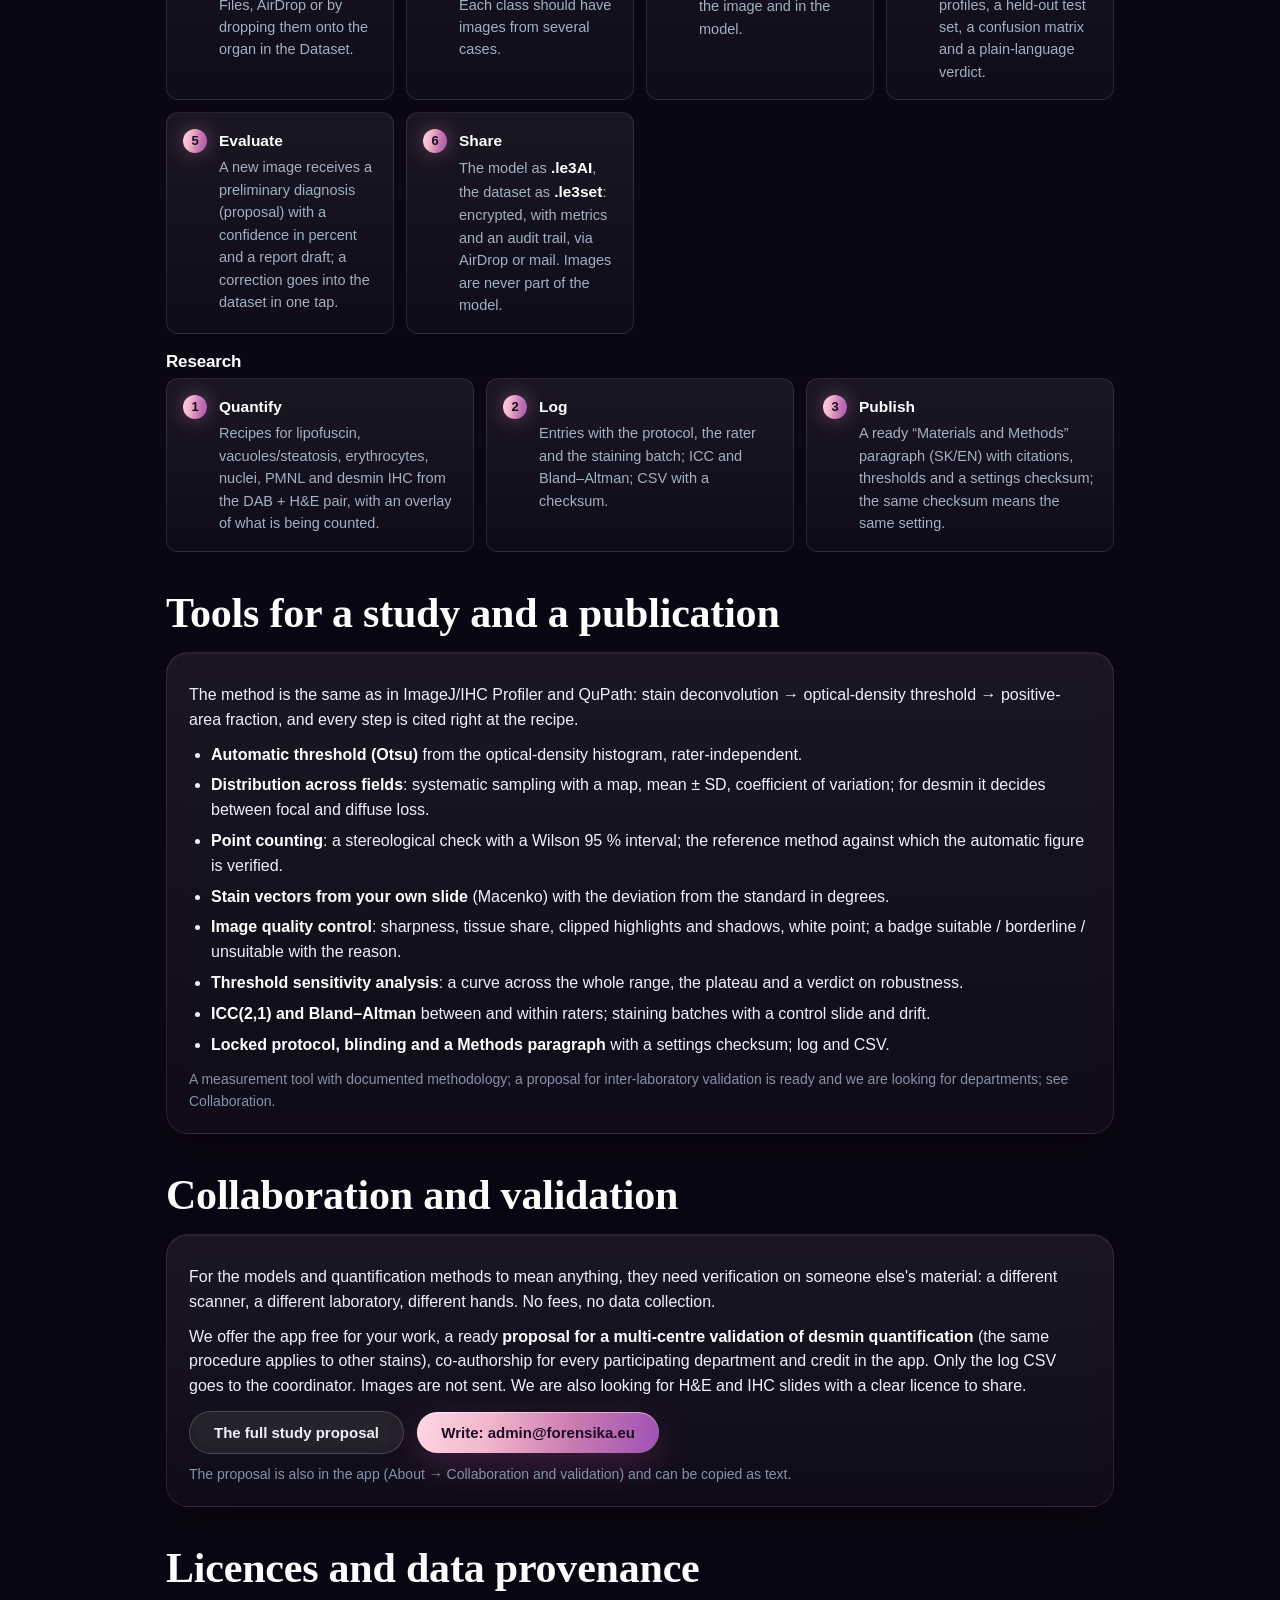
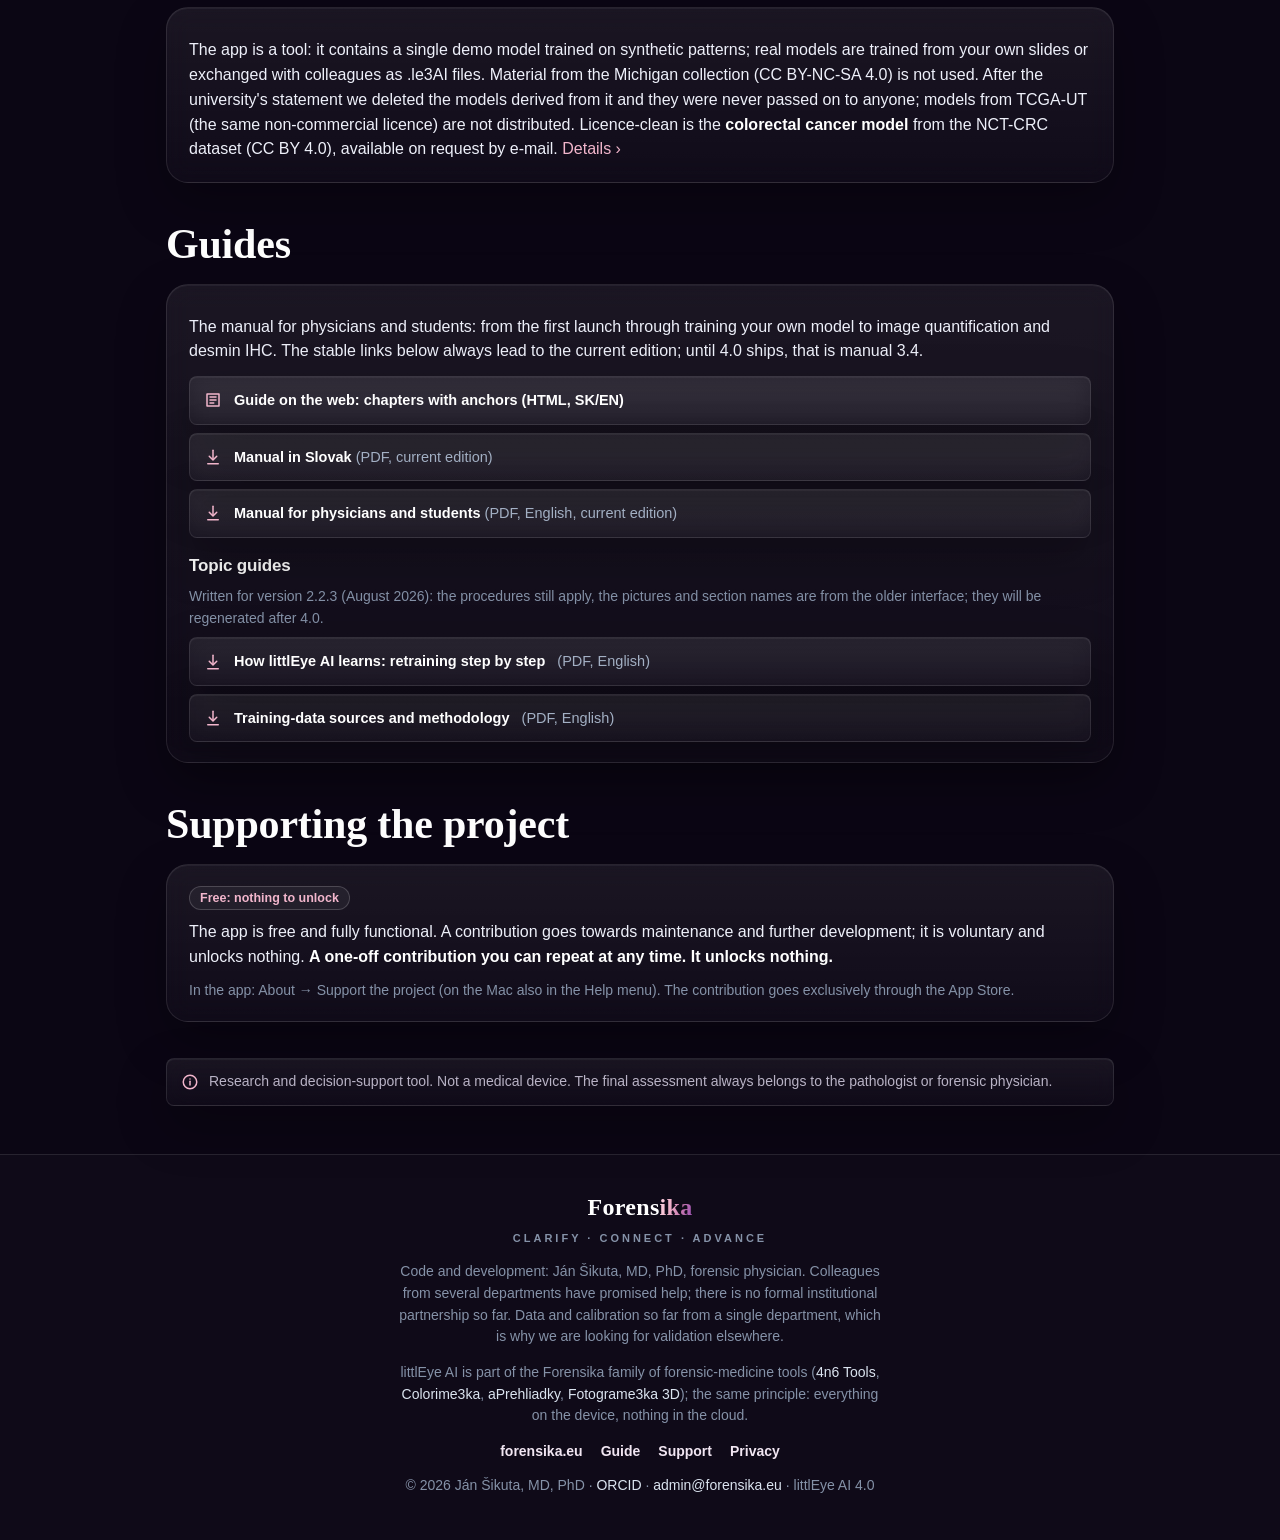
==== commit 08602ad3: "Menšie snímky (WebP) a bezpečnostná politika" ====
--- a/index.html
+++ b/index.html
@@ -1,7 +1,7 @@
 <!DOCTYPE html>
 <html lang="sk" data-lang="sk" data-title-sk="littlEye AI: histológia a AI pre súdnych lekárov, patológov a študentov" data-title-en="littlEye AI: on-device histology AI for forensic physicians, pathologists and students">
 <head>
-<meta charset="UTF-8">
+<meta charset="UTF-8"><meta http-equiv="Content-Security-Policy" content="default-src 'self'; script-src 'self' 'sha256-IEl4sVmYngv1pkiXYtDKUw9gQbMIu+5tr6KCs9xq1Gs=' 'sha256-6oUNFQtaQQ9zeKQ2gyjqZpoLoybpibyqp5jvag7skt4='; style-src 'self' 'unsafe-inline'; img-src 'self' data:; font-src 'self' data:; media-src 'self'; connect-src 'self' https://abacus.jasoncameron.dev; object-src 'none'; base-uri 'self'; form-action 'none'; upgrade-insecure-requests"><meta name="referrer" content="strict-origin-when-cross-origin">
 <meta name="viewport" content="width=device-width, initial-scale=1.0">
 <title>littlEye AI: histológia a AI pre súdnych lekárov, patológov a študentov</title>
 <meta name="description" content="littlEye AI: tréning a vyhodnocovanie AI modelov z histologických preparátov priamo v iPhone, iPade a Macu, pre súdnych lekárov, patológov a študentov medicíny. Zadarmo, všetko v zariadení, nie je zdravotnícka pomôcka.">
@@ -168,16 +168,17 @@
       <h2 class="sk">Snímky</h2>
       <h2 class="en">Screenshots</h2>
       <div class="galeria">
-        <figure class="mac"><img src="assets/screens/mac_prehlad.png" loading="lazy" onerror="fzSkry(this)" alt="Prehľad na Macu: karta Ďalší krok, tri štatistiky a dataset po orgánoch"><figcaption><span class="sk">Prehľad na Macu: Ďalší krok</span><span class="en">Overview on the Mac: Next step</span></figcaption></figure>
-        <figure class="mac"><img src="assets/screens/mac_dataset.png" loading="lazy" onerror="fzSkry(this)" alt="Dataset na Macu: mriežka 27 orgánov po sústavách s počtom označených snímok"><figcaption><span class="sk">Dataset: 27 orgánov po sústavách</span><span class="en">Dataset: 27 organs by system</span></figcaption></figure>
-        <figure class="mac"><img src="assets/screens/mac_kvantifikacia.png" loading="lazy" onerror="fzSkry(this)" alt="Kvantifikácia obrazu na Macu: snímka s prekrytím vľavo, výsledok s intervalom vpravo"><figcaption><span class="sk">Kvantifikácia obrazu: prístrojový panel</span><span class="en">Image quantification: instrument panel</span></figcaption></figure>
-        <figure class="mac"><img src="assets/screens/mac_dezmin.png" loading="lazy" onerror="fzSkry(this)" alt="IHC dezmín na Macu: dvojica snímok DAB a HE a Index 2"><figcaption><span class="sk">IHC dezmín: dvojica DAB + HE</span><span class="en">Desmin IHC: the DAB + H&amp;E pair</span></figcaption></figure>
-        <figure class="ios"><img src="assets/screens/ios_prehlad.png" loading="lazy" onerror="fzSkry(this)" alt="Prehľad na iPhone so záložkami Prehľad, Vyhodnotiť, Dataset, Atlas a Viac"><figcaption><span class="sk">iPhone: Prehľad a záložky</span><span class="en">iPhone: Overview and tabs</span></figcaption></figure>
-        <figure class="ios"><img src="assets/screens/ios_vyhodnotenie.png" loading="lazy" onerror="fzSkry(this)" alt="Vyhodnotenie snímky na iPhone s prvotnou diagnózou (návrh) a istotou v percentách"><figcaption><span class="sk">iPhone: Vyhodnotiť snímku</span><span class="en">iPhone: Evaluate image</span></figcaption></figure>
+        <figure class="mac"><img src="assets/screens/mac_prehlad.webp" loading="lazy" data-fz-skry alt="Prehľad na Macu: karta Ďalší krok, tri štatistiky a dataset po orgánoch"><figcaption><span class="sk">Prehľad na Macu: Ďalší krok</span><span class="en">Overview on the Mac: Next step</span></figcaption></figure>
+        <figure class="mac"><img src="assets/screens/mac_dataset.webp" loading="lazy" data-fz-skry alt="Dataset na Macu: mriežka 27 orgánov po sústavách s počtom označených snímok"><figcaption><span class="sk">Dataset: 27 orgánov po sústavách</span><span class="en">Dataset: 27 organs by system</span></figcaption></figure>
+        <figure class="mac"><img src="assets/screens/mac_kvantifikacia.webp" loading="lazy" data-fz-skry alt="Kvantifikácia obrazu na Macu: snímka s prekrytím vľavo, výsledok s intervalom vpravo"><figcaption><span class="sk">Kvantifikácia obrazu: prístrojový panel</span><span class="en">Image quantification: instrument panel</span></figcaption></figure>
+        <figure class="mac"><img src="assets/screens/mac_dezmin.webp" loading="lazy" data-fz-skry alt="IHC dezmín na Macu: dvojica snímok DAB a HE a Index 2"><figcaption><span class="sk">IHC dezmín: dvojica DAB + HE</span><span class="en">Desmin IHC: the DAB + H&amp;E pair</span></figcaption></figure>
+        <figure class="ios"><img src="assets/screens/ios_prehlad.webp" loading="lazy" data-fz-skry alt="Prehľad na iPhone so záložkami Prehľad, Vyhodnotiť, Dataset, Atlas a Viac"><figcaption><span class="sk">iPhone: Prehľad a záložky</span><span class="en">iPhone: Overview and tabs</span></figcaption></figure>
+        <figure class="ios"><img src="assets/screens/ios_vyhodnotenie.webp" loading="lazy" data-fz-skry alt="Vyhodnotenie snímky na iPhone s prvotnou diagnózou (návrh) a istotou v percentách"><figcaption><span class="sk">iPhone: Vyhodnotiť snímku</span><span class="en">iPhone: Evaluate image</span></figcaption></figure>
       </div>
       <script>
         /* Snímky 4.0 vznikajú až po dokončení appky, chýbajúci súbor skryje figúru; bez jedinej snímky sa skryje celá sekcia. */
         function fzSkry(img){var f=img.closest('figure');if(!f)return;f.hidden=true;var g=f.parentNode;if(!g.querySelector('figure:not([hidden])')){var s=g.closest('section');if(s)s.hidden=true;}}
+        document.querySelectorAll('img[data-fz-skry]').forEach(function(i){if(i.complete&&!i.naturalWidth)fzSkry(i);else i.addEventListener('error',function(){fzSkry(i)});});
       </script>
     </section>
 
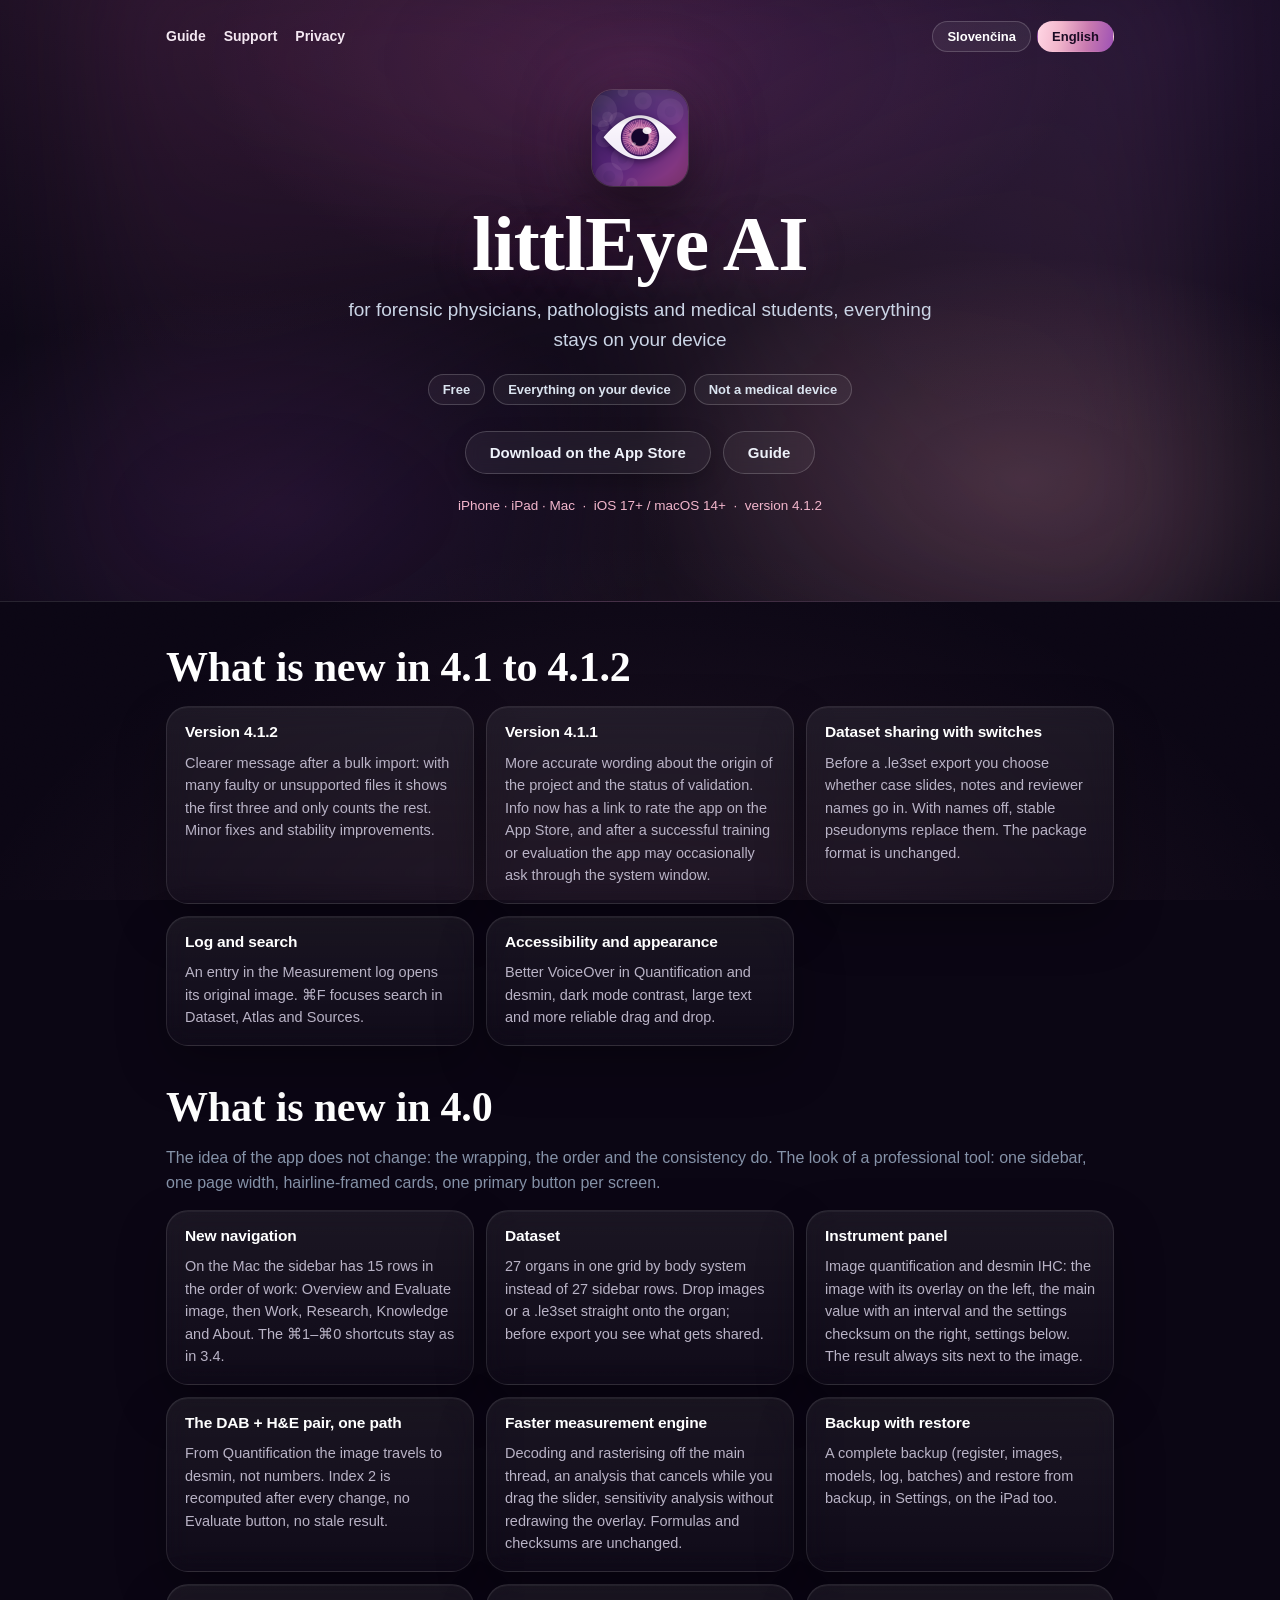
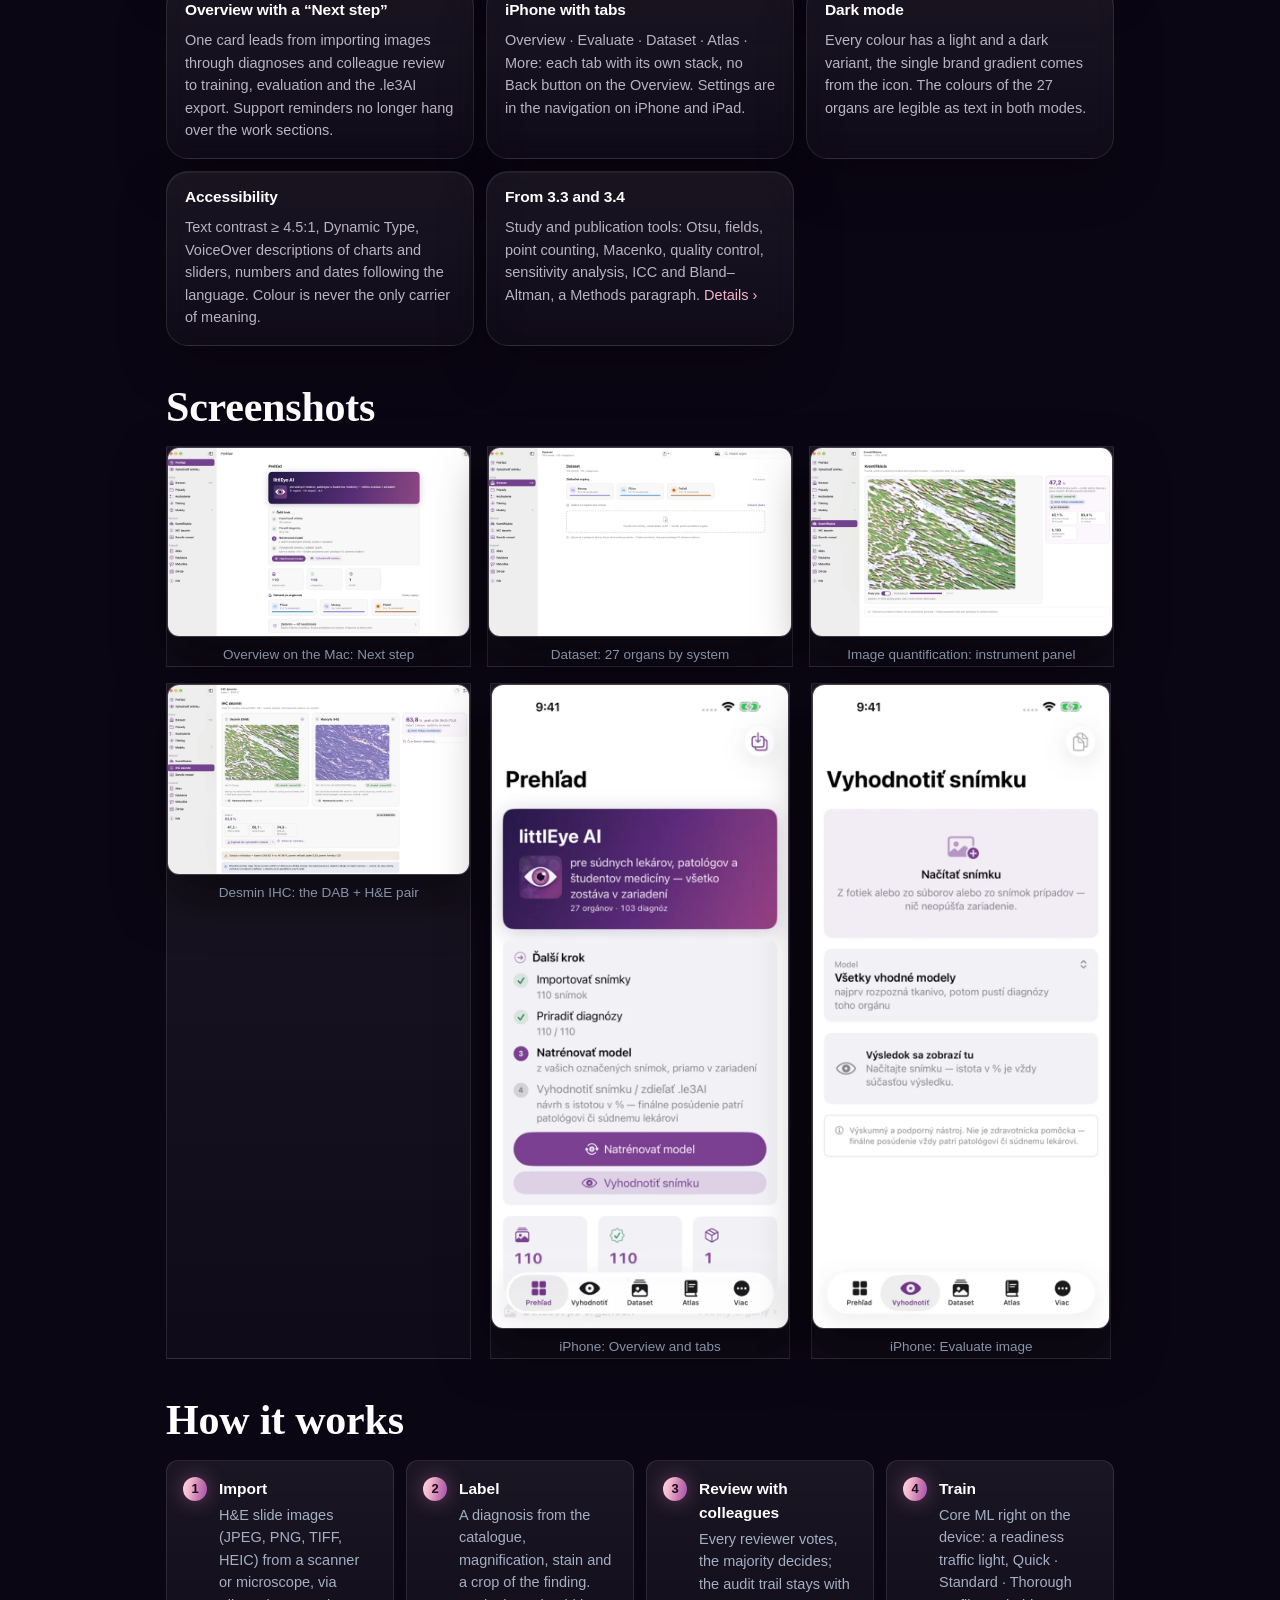
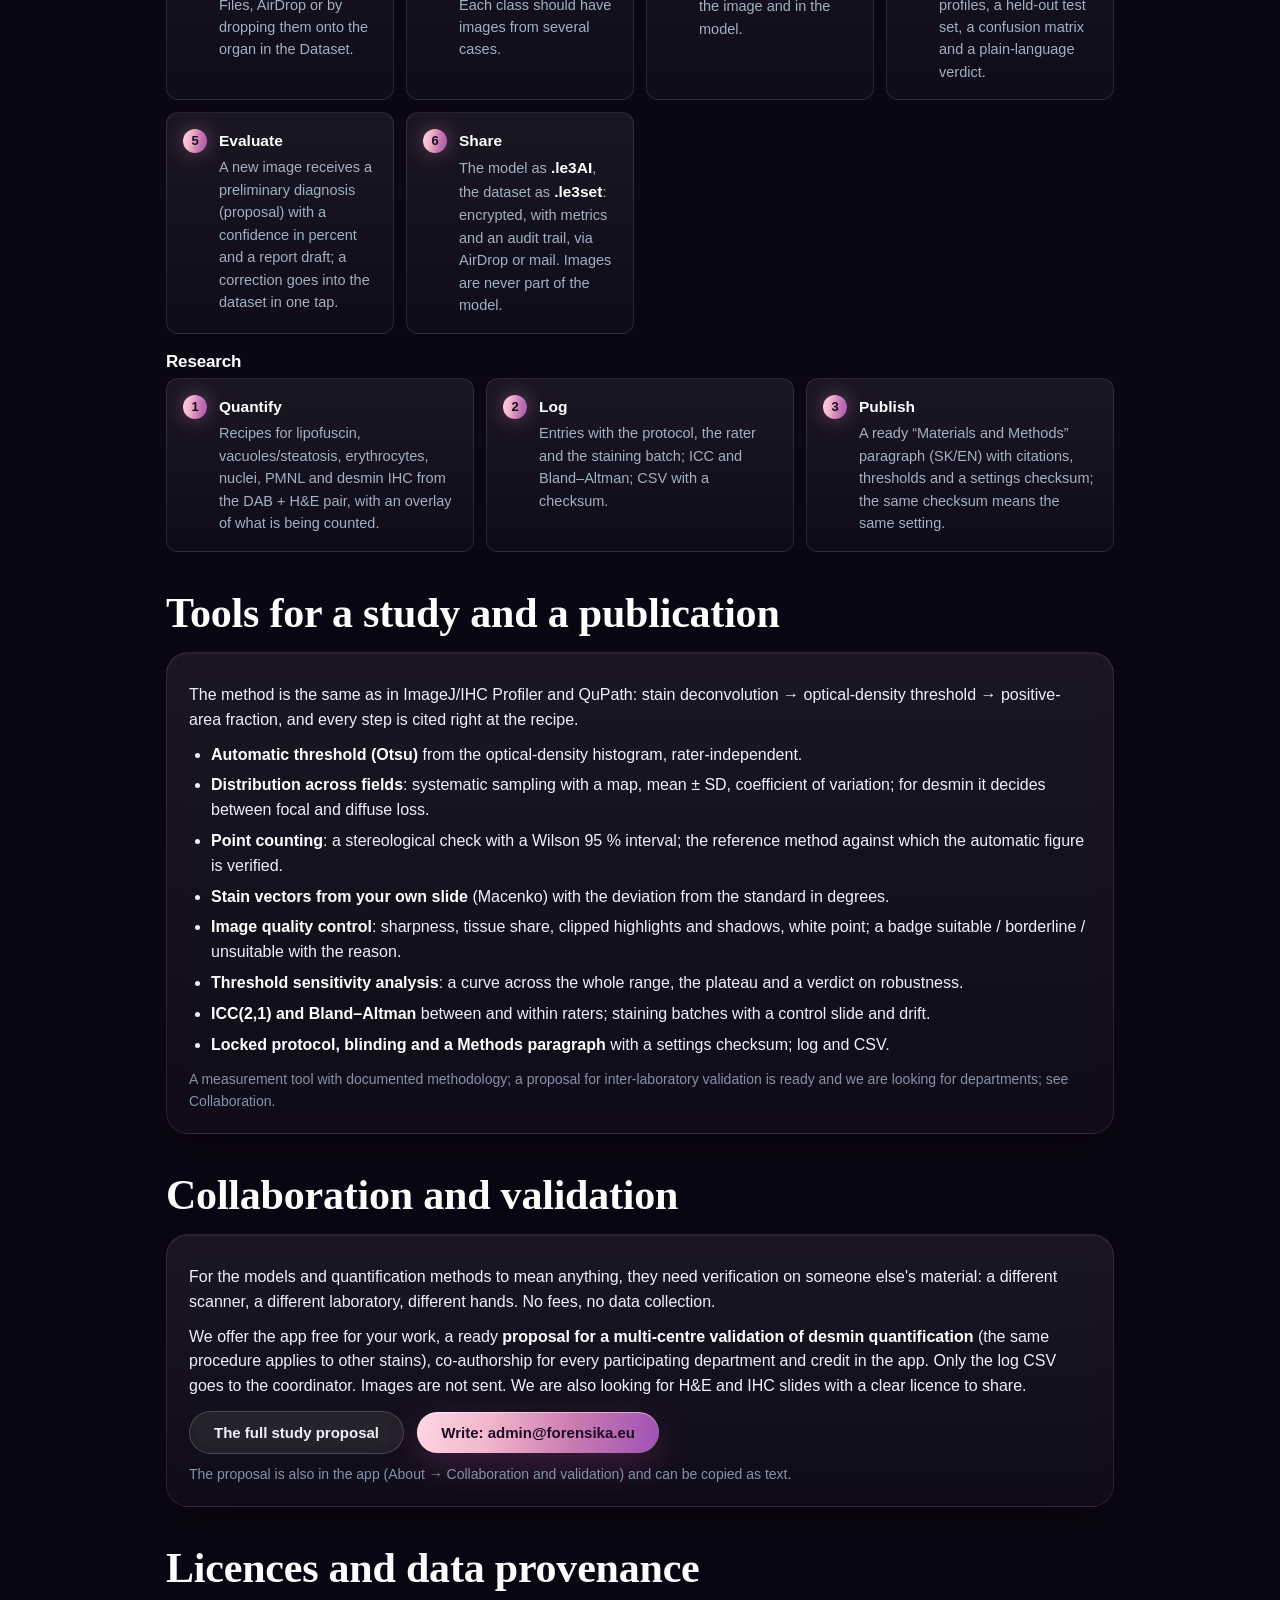
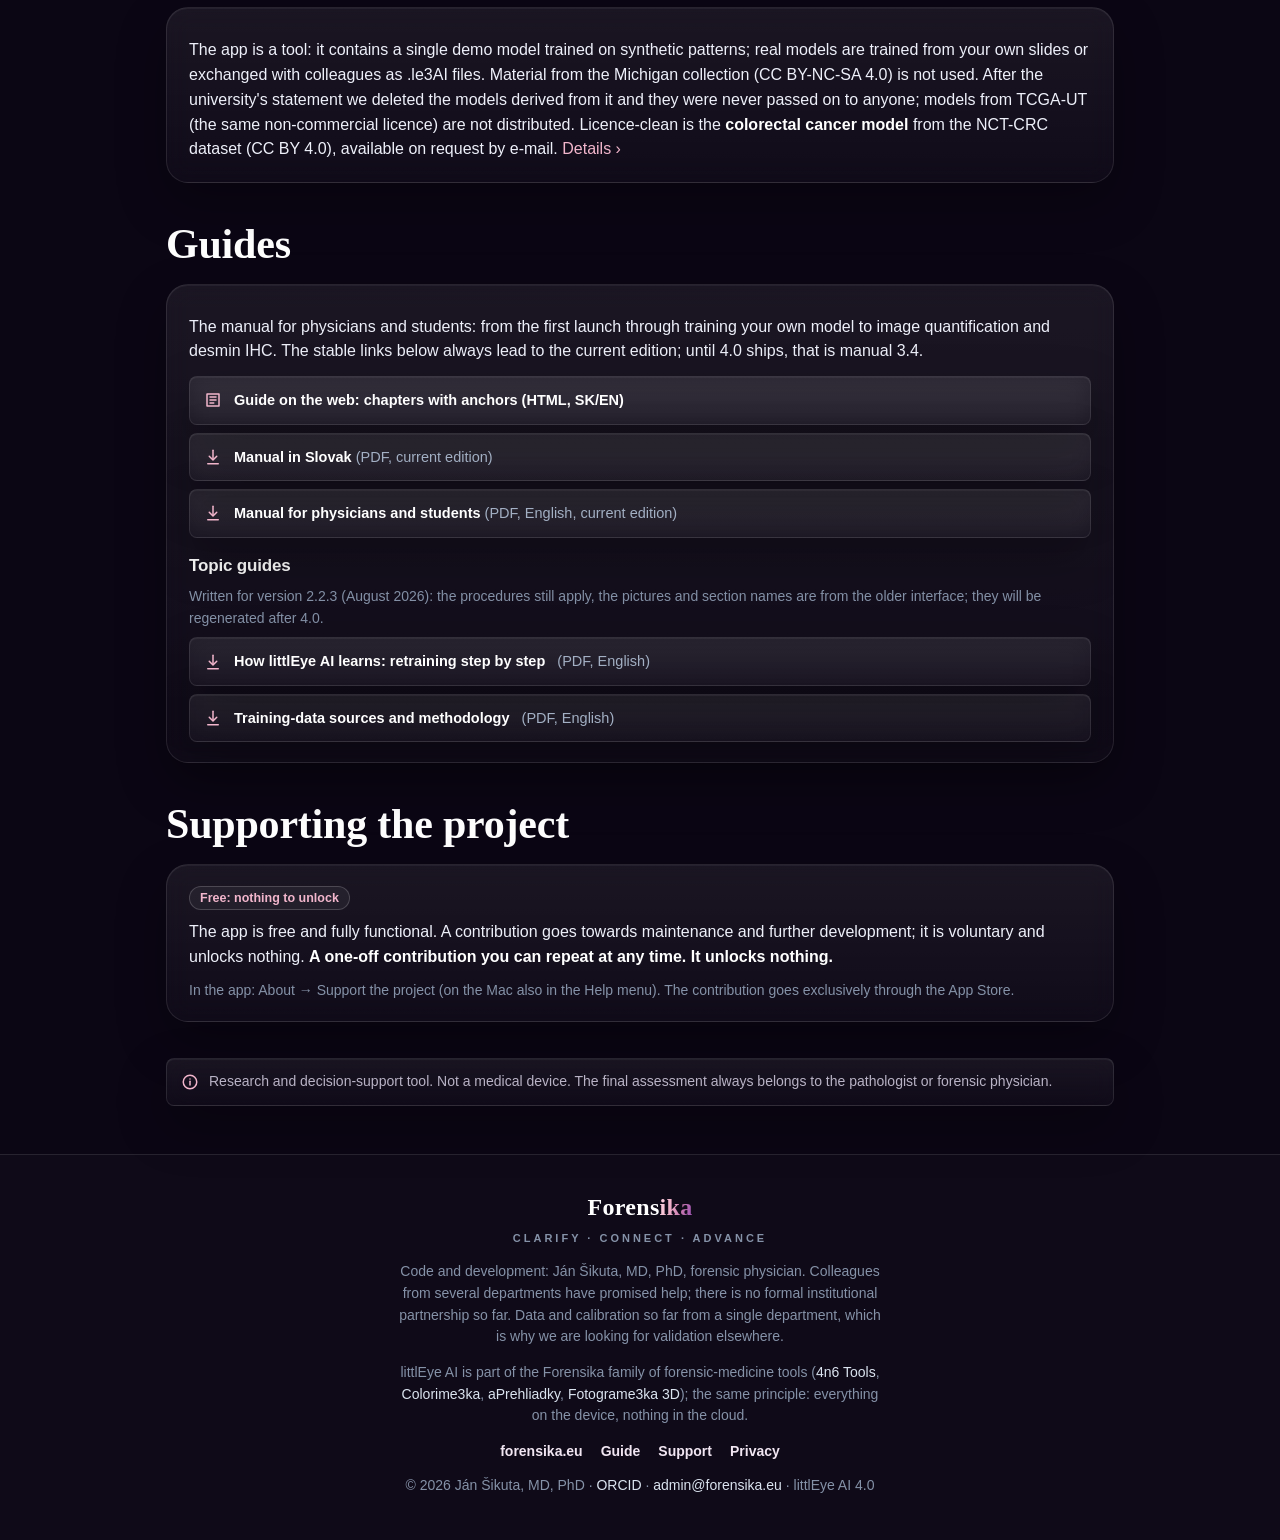
==== commit f4ede070: "littlEye AI 4.1.2" ====
--- a/index.html
+++ b/index.html
@@ -1,7 +1,7 @@
 <!DOCTYPE html>
 <html lang="sk" data-lang="sk" data-title-sk="littlEye AI: histológia a AI pre súdnych lekárov, patológov a študentov" data-title-en="littlEye AI: on-device histology AI for forensic physicians, pathologists and students">
 <head>
-<meta charset="UTF-8"><meta http-equiv="Content-Security-Policy" content="default-src 'self'; script-src 'self' 'sha256-IEl4sVmYngv1pkiXYtDKUw9gQbMIu+5tr6KCs9xq1Gs=' 'sha256-6oUNFQtaQQ9zeKQ2gyjqZpoLoybpibyqp5jvag7skt4='; style-src 'self' 'unsafe-inline'; img-src 'self' data:; font-src 'self' data:; media-src 'self'; connect-src 'self' https://abacus.jasoncameron.dev; object-src 'none'; base-uri 'self'; form-action 'none'; upgrade-insecure-requests"><meta name="referrer" content="strict-origin-when-cross-origin">
+<meta charset="UTF-8"><meta http-equiv="Content-Security-Policy" content="default-src 'self'; script-src 'self' 'sha256-IEl4sVmYngv1pkiXYtDKUw9gQbMIu+5tr6KCs9xq1Gs=' 'sha256-6oUNFQtaQQ9zeKQ2gyjqZpoLoybpibyqp5jvag7skt4='; style-src 'self' 'unsafe-inline'; img-src 'self' data:; font-src 'self' data:; media-src 'self'; connect-src 'self' https://forensika.goatcounter.com; object-src 'none'; base-uri 'self'; form-action 'none'; upgrade-insecure-requests"><meta name="referrer" content="strict-origin-when-cross-origin">
 <meta name="viewport" content="width=device-width, initial-scale=1.0">
 <title>littlEye AI: histológia a AI pre súdnych lekárov, patológov a študentov</title>
 <meta name="description" content="littlEye AI: tréning a vyhodnocovanie AI modelov z histologických preparátov priamo v iPhone, iPade a Macu, pre súdnych lekárov, patológov a študentov medicíny. Zadarmo, všetko v zariadení, nie je zdravotnícka pomôcka.">
@@ -65,7 +65,7 @@
         <a class="btn btn-biele en" href="https://apps.apple.com/app/id6799417580">Download on the App Store</a>
         <a class="btn btn-ghost" href="navod/"><span class="sk">Návod</span><span class="en">Guide</span></a>
       </div>
-      <p class="meta"><span class="sk">iPhone · iPad · Mac &nbsp;·&nbsp; iOS 17+ / macOS 14+ &nbsp;·&nbsp; verzia 4.1.1</span><span class="en">iPhone · iPad · Mac &nbsp;·&nbsp; iOS 17+ / macOS 14+ &nbsp;·&nbsp; version 4.1.1</span></p>
+      <p class="meta"><span class="sk">iPhone · iPad · Mac &nbsp;·&nbsp; iOS 17+ / macOS 14+ &nbsp;·&nbsp; verzia 4.1.2</span><span class="en">iPhone · iPad · Mac &nbsp;·&nbsp; iOS 17+ / macOS 14+ &nbsp;·&nbsp; version 4.1.2</span></p>
     </div>
   </div>
 </header>
@@ -74,9 +74,14 @@
   <div class="wrap siroky">
 
     <section id="nove41">
-      <h2 class="sk">Čo je nové v 4.1 a 4.1.1</h2>
-      <h2 class="en">What is new in 4.1 and 4.1.1</h2>
+      <h2 class="sk">Čo je nové v 4.1 až 4.1.2</h2>
+      <h2 class="en">What is new in 4.1 to 4.1.2</h2>
       <div class="mriezka">
+        <div class="karta">
+          <h3 class="sk">Verzia 4.1.2</h3><h3 class="en">Version 4.1.2</h3>
+          <p class="sk">Prehľadnejšia hláška po hromadnom importe: pri mnohých chybných alebo nepodporovaných súboroch ukáže prvé tri a zvyšok len počtom. Drobné opravy a vylepšenia stability.</p>
+          <p class="en">Clearer message after a bulk import: with many faulty or unsupported files it shows the first three and only counts the rest. Minor fixes and stability improvements.</p>
+        </div>
         <div class="karta">
           <h3 class="sk">Verzia 4.1.1</h3><h3 class="en">Version 4.1.1</h3>
           <p class="sk">Spresnený text o pôvode projektu a o stave overovania. V časti Info pribudol odkaz na hodnotenie v App Store a po úspešnom tréningu alebo vyhodnotení sa aplikácia môže raz za čas spýtať systémovým oknom.</p>
